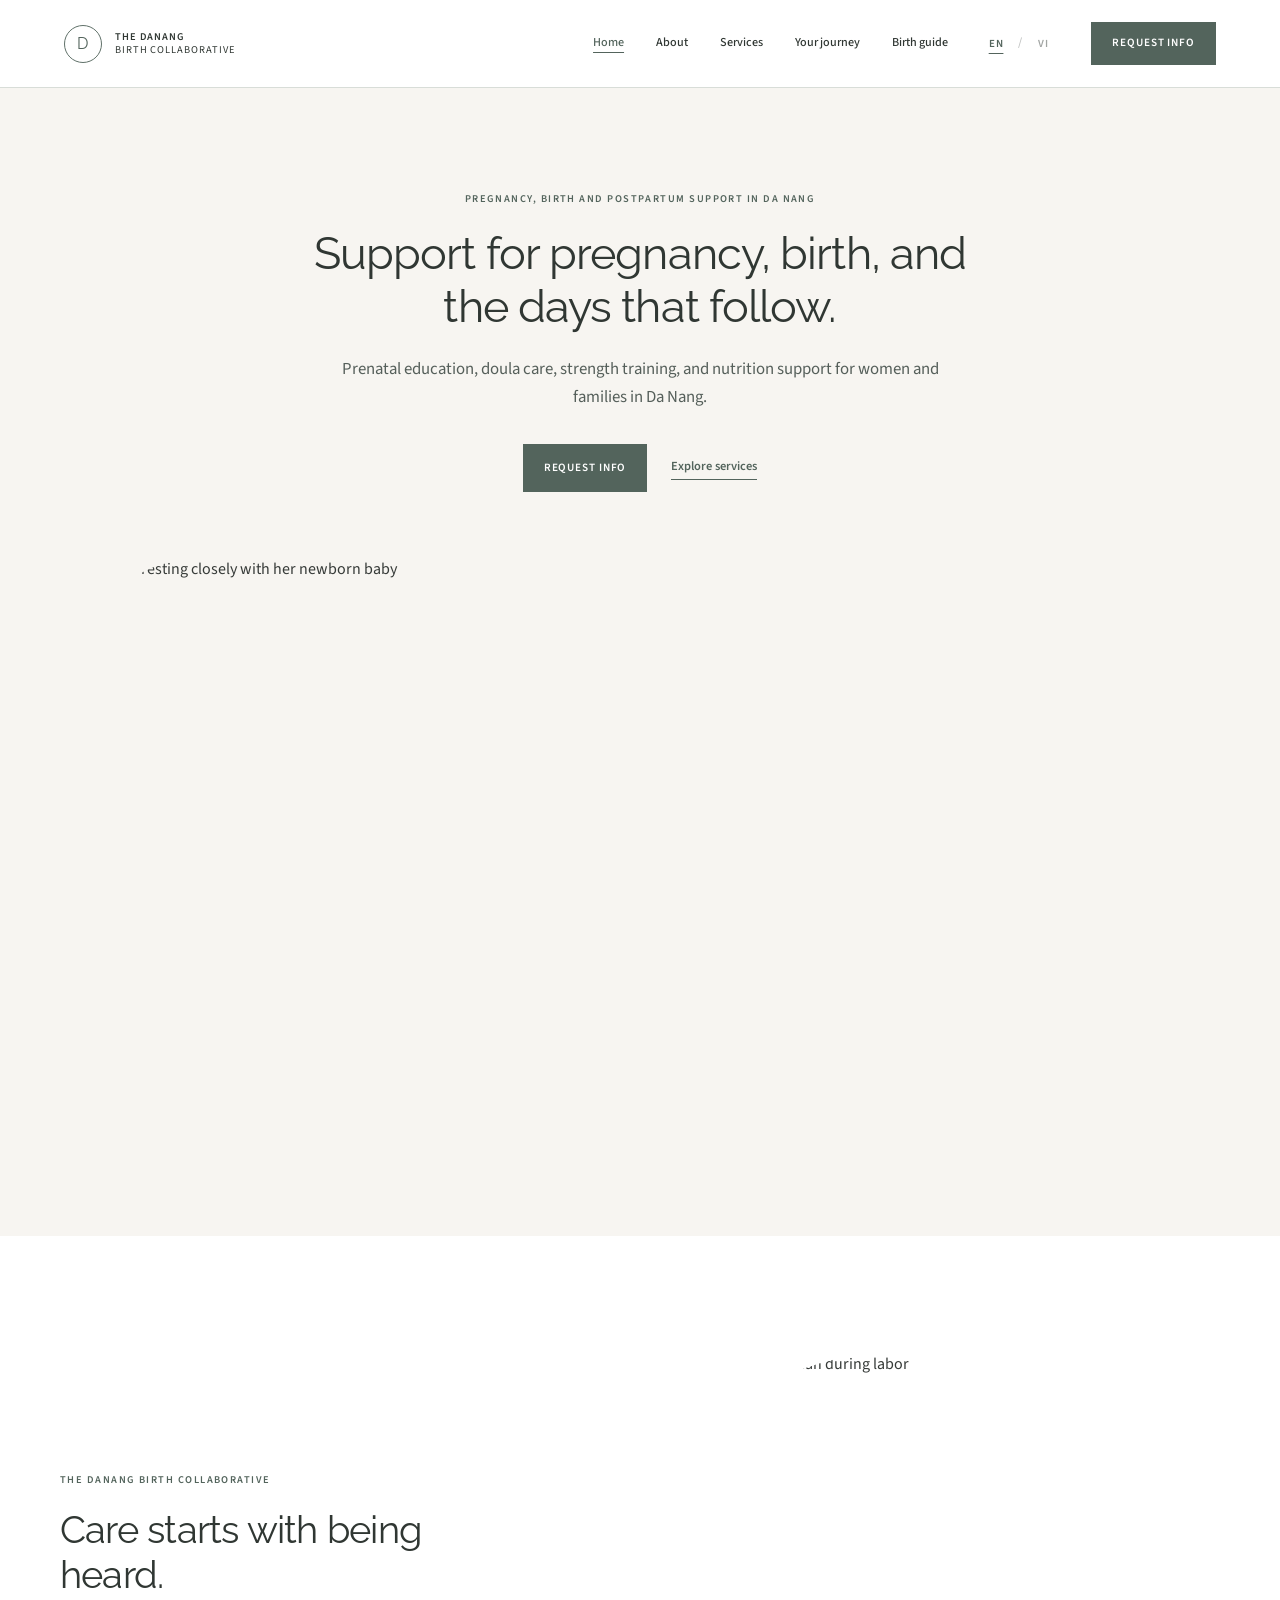
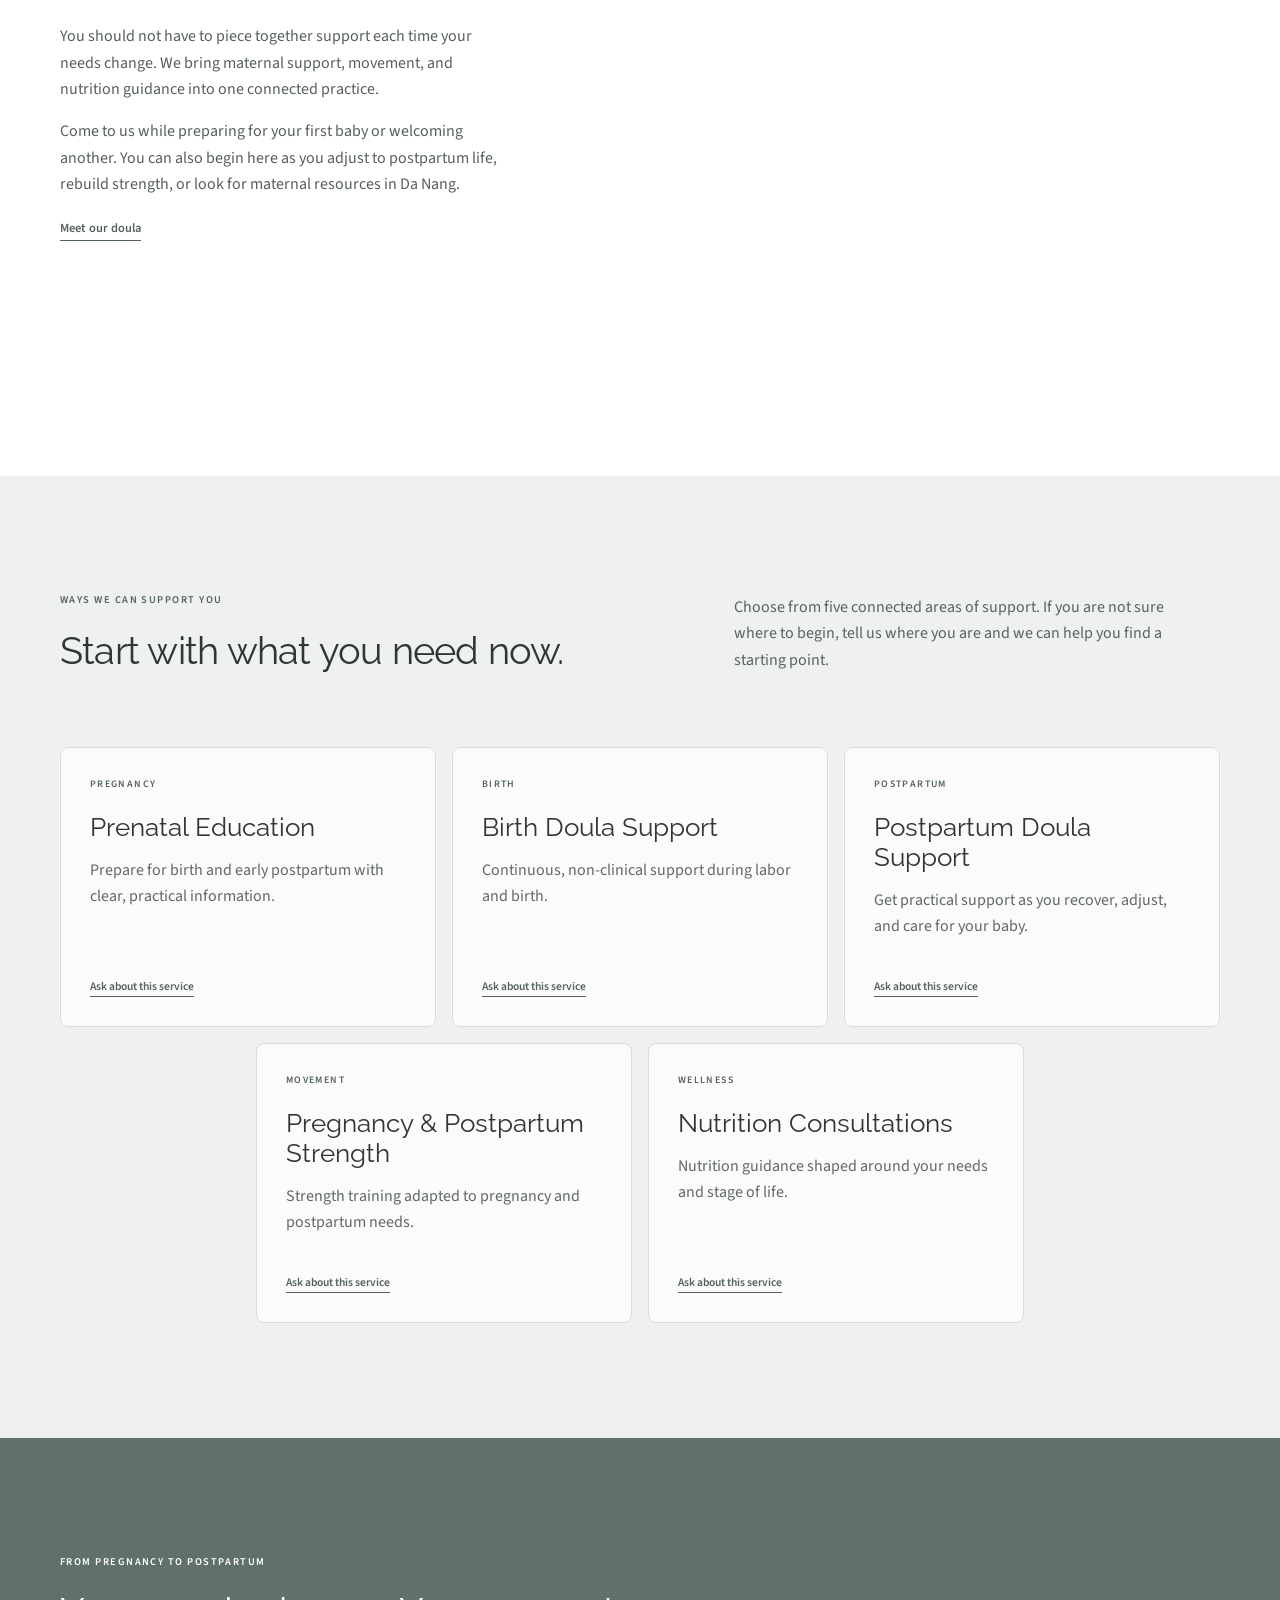
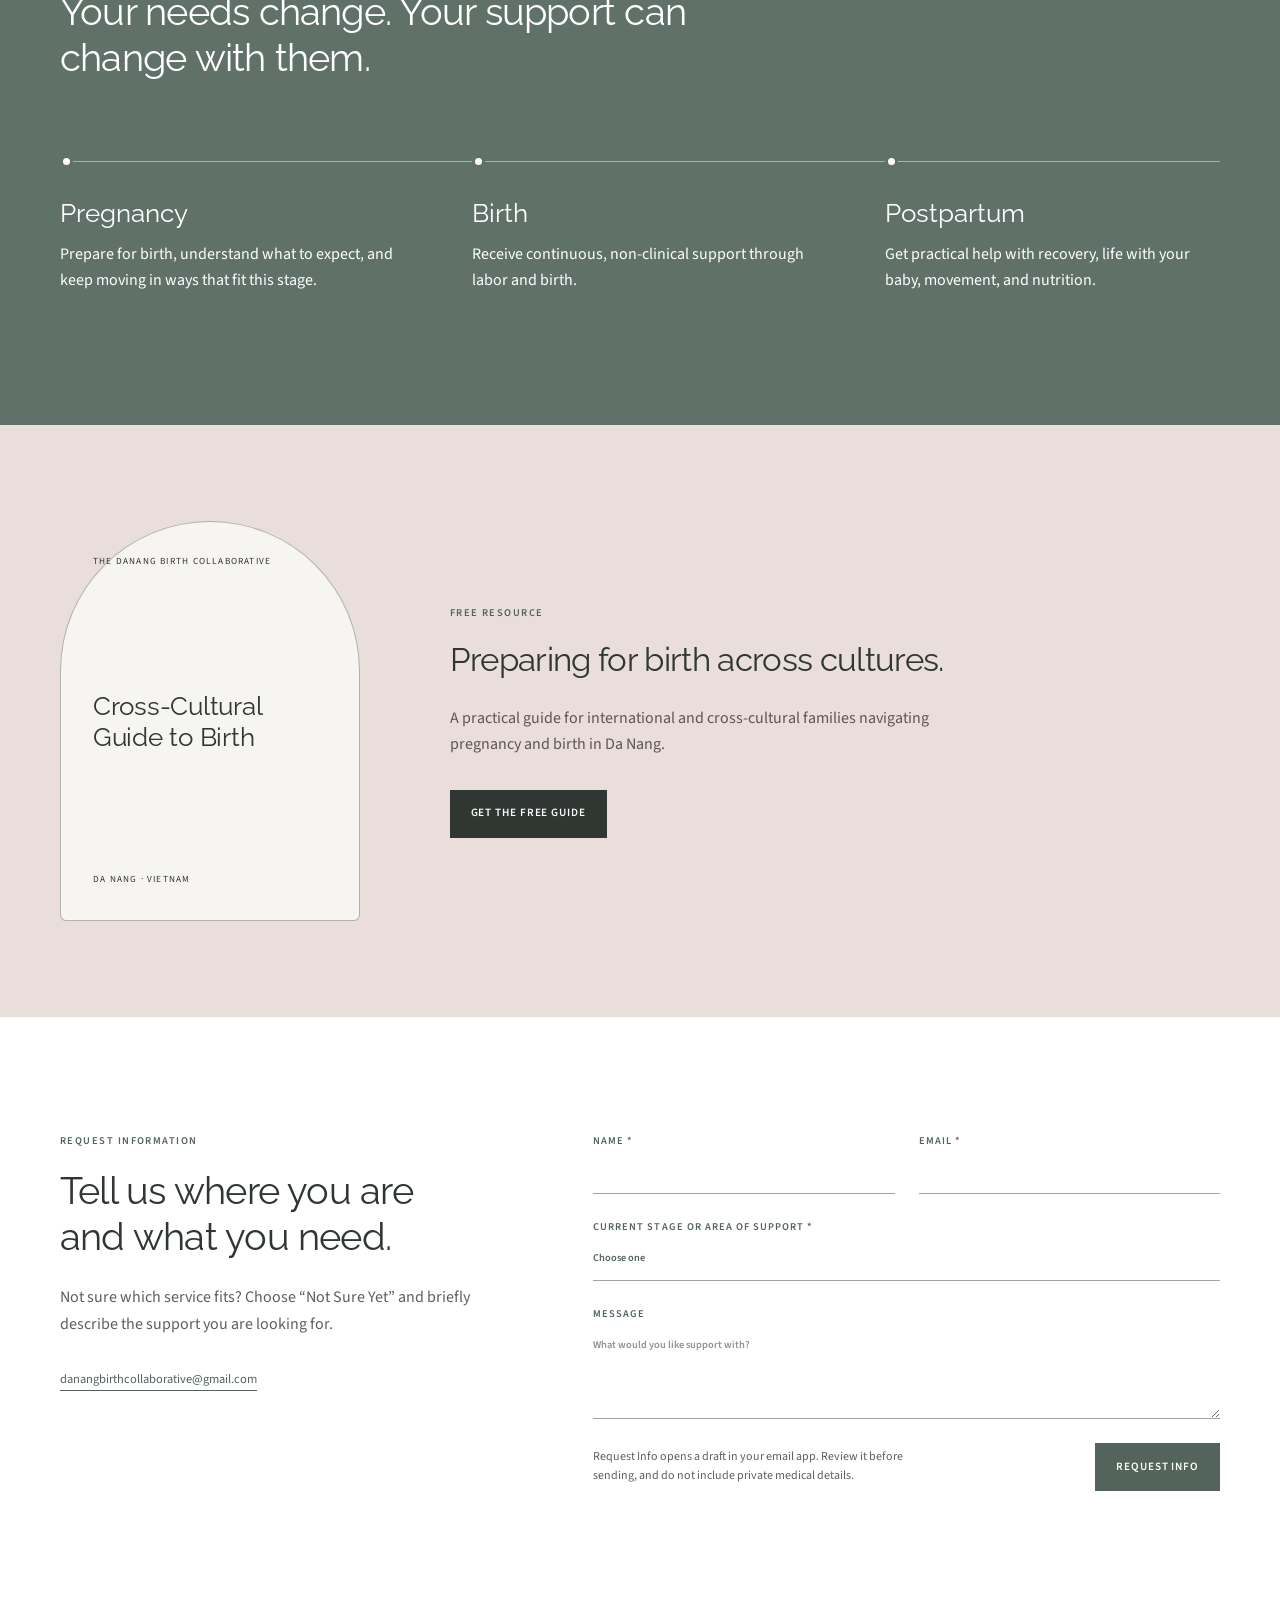
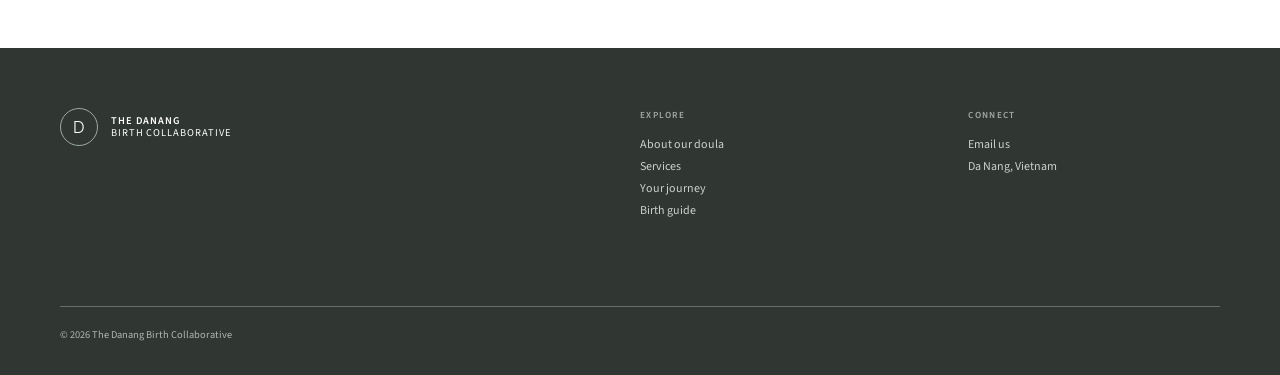
==== demo-2/index.html @ dcc9377e "Share site behavior across demos" ====
<!doctype html>
<html lang="en">
<head>
  <meta charset="utf-8">
  <meta name="viewport" content="width=device-width, initial-scale=1">
  <meta name="description" content="Prenatal education, birth and postpartum doula care, strength training, and nutrition support for women and families in Da Nang, Vietnam.">
  <title>The Danang Birth Collaborative | Doula Care in Da Nang</title>
  <link rel="icon" href="../favicon.svg" type="image/svg+xml">
  <link rel="preconnect" href="https://fonts.googleapis.com">
  <link rel="preconnect" href="https://fonts.gstatic.com" crossorigin>
  <link href="https://fonts.googleapis.com/css2?family=Raleway:wght@400;500;600&amp;family=Source+Sans+3:wght@400;500;600&amp;display=swap" rel="stylesheet">
  <link rel="stylesheet" href="styles.css?v=20260721-10">
</head>
<body>
  <a class="skip-link" href="#main">Skip to content</a>
  <header class="site-header" id="top">
    <a class="brand" href="#top" aria-label="The Danang Birth Collaborative home">
      <span class="brand-mark" aria-hidden="true">D</span>
      <span><strong>The Danang</strong>Birth Collaborative</span>
    </a>
    <div class="language-switcher mobile-language-switcher" role="group" aria-label="Language"><button type="button" data-lang="en" aria-pressed="true">EN</button><span aria-hidden="true">/</span><button type="button" data-lang="vi" aria-pressed="false">VI</button></div>
    <button class="menu-button" type="button" aria-expanded="false" aria-controls="nav"><span>Menu</span><i aria-hidden="true"></i></button>
    <nav id="nav" aria-label="Main navigation">
      <a href="index.html" aria-current="page">Home</a>
      <a href="about.html">About</a>
      <a href="#services">Services</a>
      <a href="#journey">Your journey</a>
      <a href="#guide">Birth guide</a>
      <div class="language-switcher desktop-language-switcher" role="group" aria-label="Language"><button type="button" data-lang="en" aria-pressed="true">EN</button><span aria-hidden="true">/</span><button type="button" data-lang="vi" aria-pressed="false">VI</button></div>
      <a class="nav-cta" href="contact.html">Request Info</a>
    </nav>
  </header>

  <main id="main">
    <section class="hero">
      <div class="hero-copy reveal">
        <p class="eyebrow">Pregnancy, birth and postpartum support in Da Nang</p>
        <h1>Support for pregnancy, birth, and the days that follow.</h1>
        <p>Prenatal education, doula care, strength training, and nutrition support for women and families in Da Nang.</p>
        <div class="hero-actions"><a class="button" href="contact.html">Request Info</a><a class="text-link" href="#services">Explore services</a></div>
      </div>
      <figure class="hero-photo reveal"><img src="https://images.unsplash.com/photo-1544126592-807ade215a0b?auto=format&amp;fit=crop&amp;w=2000&amp;q=85" alt="A mother resting closely with her newborn baby"></figure>
    </section>

    <section class="about section" id="about">
      <div class="about-copy reveal">
        <p class="eyebrow">The Danang Birth Collaborative</p>
        <h2>Care starts with being heard.</h2>
        <p>You should not have to piece together support each time your needs change. We bring maternal support, movement, and nutrition guidance into one connected practice.</p>
        <p>Come to us while preparing for your first baby or welcoming another. You can also begin here as you adjust to postpartum life, rebuild strength, or look for maternal resources in Da Nang.</p>
        <a class="text-link" href="about.html">Meet our doula</a>
      </div>
      <figure class="about-photo reveal"><a href="about.html" aria-label="Learn about our doula"><img src="https://images.unsplash.com/photo-1633611609075-24f7677c49b8?auto=format&amp;fit=crop&amp;w=1600&amp;q=85" alt="A doula comforting a woman during labor"></a></figure>
    </section>

    <section class="services section" id="services">
      <header class="section-heading reveal">
        <div><p class="eyebrow">Ways we can support you</p><h2>Start with what you need now.</h2></div>
        <p>Choose from five connected areas of support. If you are not sure where to begin, tell us where you are and we can help you find a starting point.</p>
      </header>
      <div class="service-grid">
        <article class="reveal"><span>Pregnancy</span><h3>Prenatal Education</h3><p>Prepare for birth and early postpartum with clear, practical information.</p><a href="contact.html" aria-label="Ask about Prenatal Education">Ask about this service</a></article>
        <article class="reveal"><span>Birth</span><h3>Birth Doula Support</h3><p>Continuous, non-clinical support during labor and birth.</p><a href="contact.html" aria-label="Ask about Birth Doula Support">Ask about this service</a></article>
        <article class="reveal"><span>Postpartum</span><h3>Postpartum Doula Support</h3><p>Get practical support as you recover, adjust, and care for your baby.</p><a href="contact.html" aria-label="Ask about Postpartum Doula Support">Ask about this service</a></article>
        <article class="reveal"><span>Movement</span><h3>Pregnancy &amp; Postpartum Strength</h3><p>Strength training adapted to pregnancy and postpartum needs.</p><a href="contact.html" aria-label="Ask about strength training">Ask about this service</a></article>
        <article class="reveal"><span>Wellness</span><h3>Nutrition Consultations</h3><p>Nutrition guidance shaped around your needs and stage of life.</p><a href="contact.html" aria-label="Ask about Nutrition Consultations">Ask about this service</a></article>
      </div>
    </section>

    <section class="journey section" id="journey">
      <div class="journey-heading reveal"><p class="eyebrow">From pregnancy to postpartum</p><h2>Your needs change. Your support can change with them.</h2></div>
      <div class="care-ribbon">
        <article class="reveal"><i aria-hidden="true"></i><h3>Pregnancy</h3><p>Prepare for birth, understand what to expect, and keep moving in ways that fit this stage.</p></article>
        <article class="reveal"><i aria-hidden="true"></i><h3>Birth</h3><p>Receive continuous, non-clinical support through labor and birth.</p></article>
        <article class="reveal"><i aria-hidden="true"></i><h3>Postpartum</h3><p>Get practical help with recovery, life with your baby, movement, and nutrition.</p></article>
      </div>
    </section>

    <section class="guide section" id="guide">
      <a class="guide-card reveal" href="../output/pdf/cross-cultural-guide-to-birth.pdf" data-guide-trigger aria-haspopup="dialog" aria-label="Get the free Cross-Cultural Guide to Birth"><small>THE DANANG BIRTH COLLABORATIVE</small><strong>Cross-Cultural<br>Guide to Birth</strong><span>DA NANG · VIETNAM</span></a>
      <div class="guide-copy reveal"><p class="eyebrow">Free resource</p><h2>Preparing for birth across cultures.</h2><p>A practical guide for international and cross-cultural families navigating pregnancy and birth in Da Nang.</p><a class="button button-light" href="../output/pdf/cross-cultural-guide-to-birth.pdf" data-guide-trigger aria-haspopup="dialog">Get the free guide</a></div>
    </section>

    <section class="contact section" id="contact">
      <div class="contact-copy reveal"><p class="eyebrow">Request information</p><h2>Tell us where you are and what you need.</h2><p>Not sure which service fits? Choose “Not Sure Yet” and briefly describe the support you are looking for.</p><a href="mailto:danangbirthcollaborative@gmail.com">danangbirthcollaborative@gmail.com</a></div>
      <form id="contact-form" class="reveal">
        <label><span class="label-text">Name <span aria-hidden="true">*</span></span><input id="name" name="name" type="text" autocomplete="name" required></label>
        <label><span class="label-text">Email <span aria-hidden="true">*</span></span><input id="email" name="email" type="email" autocomplete="email" required></label>
        <label class="full"><span class="label-text">Current stage or area of support <span aria-hidden="true">*</span></span><select id="stage" name="stage" required><option value="">Choose one</option><option>Pregnancy</option><option>Preparing for Birth</option><option>Postpartum</option><option>Fitness and Strength</option><option>Nutrition</option><option>Other Support</option><option>Not Sure Yet</option></select></label>
        <label class="full">Message<textarea id="message" name="message" rows="4" placeholder="What would you like support with?"></textarea></label>
        <div class="form-footer full"><p>Request Info opens a draft in your email app. Review it before sending, and do not include private medical details.</p><button class="button" type="submit">Request Info</button></div>
        <p class="form-message full" role="status" aria-live="polite"></p>
      </form>
    </section>
  </main>

  <footer id="footer">
    <a class="brand" href="#top"><span class="brand-mark" aria-hidden="true">D</span><span><strong>The Danang</strong>Birth Collaborative</span></a>
    <div><p class="footer-label">Explore</p><a href="about.html">About our doula</a><a href="#services">Services</a><a href="#journey">Your journey</a><a href="#guide">Birth guide</a></div>
    <div><p class="footer-label">Connect</p><a href="mailto:danangbirthcollaborative@gmail.com">Email us</a><p>Da Nang, Vietnam</p></div>
    <p class="copyright">© <span id="year"></span> The Danang Birth Collaborative</p>
  </footer>

  <div class="lead-modal" id="guide-modal" hidden>
    <div class="lead-modal-backdrop" data-guide-close></div>
    <section class="lead-modal-panel" role="dialog" aria-modal="true" aria-labelledby="guide-modal-title" tabindex="-1">
      <button class="lead-modal-close" type="button" data-guide-close aria-label="Close guide form"><span aria-hidden="true">&#215;</span></button>
      <div class="lead-modal-intro">
        <p class="eyebrow">Free birth resource</p>
        <h2 id="guide-modal-title">Receive the guide by email.</h2>
        <p>Share your details to access our practical guide for international and cross-cultural families preparing for birth in Da Nang.</p>
      </div>
      <form class="lead-modal-form" action="https://formsubmit.co/danangbirthcollaborative@gmail.com" method="POST">
        <input type="hidden" name="_subject" value="New Cross-Cultural Birth Guide lead">
        <input type="hidden" name="_template" value="table">
        <input type="hidden" name="_captcha" value="false">
        <input type="hidden" name="_next" value="https://nguyenvuong789.github.io/danang-birth-collaborative-demo/output/pdf/cross-cultural-guide-to-birth.pdf">
        <input type="hidden" name="_autoresponse" value="Thank you for requesting our Cross-Cultural Guide to Birth. You can access it here: https://nguyenvuong789.github.io/danang-birth-collaborative-demo/output/pdf/cross-cultural-guide-to-birth.pdf">
        <input class="lead-honeypot" type="text" name="_honey" tabindex="-1" autocomplete="off">
        <label><span class="label-text">Name <span aria-hidden="true">*</span></span><input id="guide-name" name="name" type="text" autocomplete="name" required></label>
        <label><span class="label-text">Email <span aria-hidden="true">*</span></span><input id="guide-email" name="email" type="email" autocomplete="email" required></label>
        <p class="lead-privacy">We’ll use these details to send the guide and relevant updates. You can unsubscribe at any time.</p>
        <button class="button" type="submit">Send me the guide</button>
        <p class="lead-modal-status" role="status" aria-live="polite"></p>
      </form>
    </section>
  </div>

  <script src="../i18n.js?v=20260721-7"></script>
  <script src="../script.js?v=20260721-4"></script>
</body>
</html>
---- demo-2/styles.css ----
:root{--ink:#303733;--sage:#607169;--sage-dark:#53645c;--mist:#eef1ed;--petal:#eadeda;--sand:#f7f5f1;--white:#fff;--line:#d8ddd8;--display:"Raleway",sans-serif;--body:"Source Sans 3",sans-serif}*{box-sizing:border-box}html{scroll-behavior:smooth}body{margin:0;overflow-x:hidden;background:var(--white);color:var(--ink);font-family:var(--body);font-size:16px;line-height:1.65}img{display:block;width:100%;height:100%;object-fit:cover}a{color:inherit;text-decoration:none}button,input,select,textarea{font:inherit;color:inherit}.skip-link{position:fixed;left:1rem;top:-5rem;z-index:100;padding:.7rem 1rem;background:var(--ink);color:#fff}.skip-link:focus{top:1rem}.site-header{min-height:88px;padding:0 clamp(1.25rem,5vw,5rem);display:flex;align-items:center;justify-content:space-between;border-bottom:1px solid var(--line);background:rgba(255,255,255,.96);position:relative;z-index:20}.brand{display:flex;align-items:center;gap:.8rem;font-size:.65rem;line-height:1.2;letter-spacing:.09em;text-transform:uppercase}.brand>span:last-child{display:flex;flex-direction:column}.brand strong{font-weight:600}.brand-mark{width:38px;height:38px;display:grid;place-items:center;border:1px solid var(--sage);border-radius:50%;color:var(--sage-dark);font-family:var(--display);font-size:1rem}.site-header nav{display:flex;align-items:center;gap:clamp(1rem,2.5vw,2.6rem);font-size:.76rem;font-weight:500}.site-header nav>a:not(.nav-cta):hover{color:var(--sage-dark)}.nav-cta,.button{min-height:48px;padding:.7rem 1.25rem;display:inline-flex;align-items:center;justify-content:center;border:1px solid var(--sage-dark);background:var(--sage-dark);color:#fff;font-size:.7rem;font-weight:600;letter-spacing:.08em;text-transform:uppercase;transition:.2s}.nav-cta{min-height:42px}.button:hover,.nav-cta:hover{background:transparent;color:var(--sage-dark)}.menu-button{display:none}.hero{padding:clamp(4.5rem,8vw,7rem) max(1.25rem,calc((100vw - 1160px)/2)) 0;background:var(--sand)}.hero-copy{max-width:800px;margin:0 auto clamp(3rem,5vw,4.5rem);text-align:center}.eyebrow{margin:0 0 1.2rem;color:var(--sage-dark);font-size:.65rem;font-weight:600;letter-spacing:.14em;text-transform:uppercase}h1,h2,h3,p{margin-top:0}h1,h2,h3{font-family:var(--display);font-weight:400;line-height:1.18}h1{max-width:720px;margin:0 auto 1.5rem;font-size:clamp(2.65rem,3.5vw,3rem);letter-spacing:-.02em}.hero-copy>p:not(.eyebrow){max-width:650px;margin:0 auto 2rem;color:#555f5a;font-size:1.05rem}.hero-actions{display:flex;justify-content:center;align-items:center;gap:1.5rem}.text-link{display:inline-block;padding-bottom:.15rem;border-bottom:1px solid currentColor;color:var(--sage-dark);font-size:.78rem;font-weight:600}.hero-photo{height:clamp(500px,55vw,680px);margin:0;overflow:hidden;border-radius:150px 150px 0 0}.hero-photo img{filter:saturate(.65) contrast(.94)}.section{padding:clamp(5rem,9vw,8.5rem) max(1.25rem,calc((100vw - 1160px)/2))}.about{display:grid;grid-template-columns:.85fr 1.15fr;gap:clamp(3rem,8vw,8rem);align-items:center}.about-copy{max-width:510px}.about h2,.section-heading h2,.journey h2,.guide h2,.contact h2{margin-bottom:1.6rem;font-size:clamp(2.15rem,3vw,2.9rem);letter-spacing:-.02em}.about-copy>p:not(.eyebrow){color:#56605b}.about-photo{height:610px;margin:0;overflow:hidden;border-radius:48% 48% 12px 12px}.about-photo img{filter:saturate(.7) contrast(.95)}.services{background:var(--mist)}.section-heading{display:grid;grid-template-columns:1.1fr .9fr;gap:5rem;align-items:end;margin-bottom:3rem}.section-heading>p{max-width:430px;margin-bottom:1.6rem;color:#59635e}.service-grid{display:grid;grid-template-columns:repeat(6,1fr);gap:1rem}.service-grid article{grid-column:span 2;min-height:280px;padding:1.8rem;display:flex;flex-direction:column;border:1px solid var(--line);border-radius:8px;background:rgba(255,255,255,.76)}.service-grid article:nth-child(4){grid-column:2/span 2}.service-grid article:nth-child(5){grid-column:4/span 2}.service-grid article>span{color:var(--sage-dark);font-size:.62rem;font-weight:600;letter-spacing:.14em;text-transform:uppercase}.service-grid h3{margin:1.2rem 0 .9rem;font-size:clamp(1.4rem,2vw,1.85rem)}.service-grid p{color:#606963}.service-grid a{margin-top:auto;align-self:flex-start;color:var(--sage-dark);font-size:.72rem;font-weight:600;border-bottom:1px solid}.journey{background:var(--sage);color:#fff}.journey-heading{max-width:650px}.journey .eyebrow{color:#e2e9e4}.care-ribbon{position:relative;display:grid;grid-template-columns:repeat(3,1fr);gap:clamp(2rem,6vw,6rem);margin-top:4.5rem}.care-ribbon:before{content:"";position:absolute;top:9px;left:0;right:0;height:1px;background:rgba(255,255,255,.45)}.care-ribbon article{position:relative;padding-top:2rem}.care-ribbon i{position:absolute;top:3px;left:0;width:13px;height:13px;border:3px solid var(--sage);border-radius:50%;background:#fff}.care-ribbon h3{margin:.8rem 0;font-size:1.65rem}.care-ribbon p{color:#edf1ee}.guide{display:grid;grid-template-columns:300px minmax(0,1fr);gap:clamp(3.5rem,7vw,7rem);align-items:center;padding-top:6rem;padding-bottom:6rem;background:var(--petal)}.guide-card{aspect-ratio:3/4;max-width:300px;padding:2rem;display:flex;flex-direction:column;justify-content:space-between;border:1px solid rgba(48,55,51,.35);border-radius:190px 190px 8px 8px;background:var(--sand)}.guide-card small,.guide-card span{font-size:.58rem;letter-spacing:.13em}.guide-card strong{max-width:230px;font-family:var(--display);font-size:clamp(1.65rem,2vw,1.95rem);font-weight:400;line-height:1.18;letter-spacing:-.01em}.guide-copy{max-width:560px}.guide h2{max-width:560px;font-size:clamp(2.05rem,2.6vw,2.55rem)}.guide-copy>p:not(.eyebrow){max-width:520px;margin-bottom:2rem;color:#5c5552}.button-light{background:var(--ink);border-color:var(--ink)}.button-light:hover{background:transparent;color:var(--ink)}.contact{display:grid;grid-template-columns:.8fr 1.2fr;gap:clamp(4rem,9vw,9rem)}.contact-copy>p:not(.eyebrow){max-width:460px;color:#59615d}.contact-copy>a{display:inline-block;margin-top:1rem;border-bottom:1px solid;color:var(--sage-dark);font-size:.78rem}.contact form{display:grid;grid-template-columns:1fr 1fr;gap:1.5rem}.contact label{display:flex;flex-direction:column;color:var(--sage-dark);font-size:.65rem;font-weight:600;letter-spacing:.1em;text-transform:uppercase}.contact .full{grid-column:1/-1}.contact input,.contact select,.contact textarea{width:100%;padding:.85rem 0;border:0;border-bottom:1px solid #9da79f;border-radius:0;background:transparent;outline:0;text-transform:none}.contact select{appearance:none}.contact textarea{resize:vertical}.contact input:focus,.contact select:focus,.contact textarea:focus{border-color:var(--sage-dark);box-shadow:0 1px var(--sage-dark)}.contact textarea::placeholder{color:#8c958f}.form-footer{display:flex;align-items:center;justify-content:space-between;gap:2rem}.form-footer p{max-width:350px;margin:0;color:#768079;font-size:.68rem;font-weight:400;letter-spacing:0;text-transform:none}footer{padding:4.5rem max(1.25rem,calc((100vw - 1160px)/2)) 2rem;display:grid;grid-template-columns:2fr 1fr 1fr;gap:4rem;background:var(--ink);color:#fff}footer .brand-mark{color:#fff;border-color:#9caaa2}footer>div{display:flex;flex-direction:column;align-items:flex-start;gap:.4rem;color:#cad1cc;font-size:.75rem}footer .copyright{grid-column:1/-1;margin:2rem 0 0;padding-top:1.2rem;border-top:1px solid #65706a;color:#aeb8b1;font-size:.65rem}.reveal{opacity:0;transform:translateY(15px);transition:opacity .65s ease,transform .65s ease}.reveal.visible{opacity:1;transform:none}:focus-visible{outline:2px solid currentColor;outline-offset:4px}
@media(max-width:900px){.site-header{min-height:76px}.menu-button{display:flex;align-items:center;gap:.55rem;min-width:48px;min-height:48px;border:0;background:none;color:var(--ink);font-size:.7rem}.menu-button i,.menu-button i:after{content:"";display:block;width:18px;height:1px;background:var(--ink)}.menu-button i:after{transform:translateY(5px)}.site-header nav{position:absolute;top:76px;left:0;right:0;padding:1.5rem;flex-direction:column;align-items:stretch;border-bottom:1px solid var(--line);background:#fff;opacity:0;pointer-events:none;transform:translateY(-130%);transition:.25s}.site-header nav.open{opacity:1;pointer-events:auto;transform:none}.site-header nav a{min-height:46px;display:flex;align-items:center}.hero-photo{height:580px;border-radius:100px 100px 0 0}.about{grid-template-columns:1fr}.about-copy{max-width:650px}.about-photo{height:580px}.section-heading{grid-template-columns:1fr;gap:0}.service-grid{grid-template-columns:repeat(2,1fr)}.service-grid article{grid-column:auto}.guide,.contact{grid-template-columns:1fr}.guide-card{max-width:340px}.contact form{margin-top:1rem}footer{grid-template-columns:1fr 1fr}footer>.brand{grid-column:1/-1}}
@media(max-width:580px){body{font-size:15px}.brand>span:last-child{font-size:.58rem}.brand-mark{width:35px;height:35px}.hero{padding-top:4rem}.hero-copy{text-align:left}.hero-copy h1{font-size:clamp(2.45rem,10.5vw,2.8rem)}.hero-copy>p:not(.eyebrow){font-size:1rem}.hero-actions{justify-content:flex-start;align-items:flex-start;flex-direction:column}.hero-photo{height:440px;border-radius:64px 64px 0 0}.section{padding:4.8rem 1.25rem}.about-photo{height:460px;border-radius:48% 48% 8px 8px}.service-grid{grid-template-columns:1fr}.service-grid article{min-height:235px}.care-ribbon{grid-template-columns:1fr;gap:0}.care-ribbon:before{top:0;bottom:0;left:6px;right:auto;width:1px;height:auto}.care-ribbon article{padding:0 0 2.3rem 2rem}.care-ribbon i{top:4px;left:0}.guide{gap:3rem}.guide-card{max-width:300px}.contact form{grid-template-columns:1fr}.contact label,.contact .full{grid-column:1}.form-footer{align-items:stretch;flex-direction:column}.form-footer .button{width:100%}footer{grid-template-columns:1fr;gap:2.5rem}footer>.brand,footer .copyright{grid-column:1}}
@media(prefers-reduced-motion:reduce){html{scroll-behavior:auto}.reveal{opacity:1;transform:none;transition:none}.site-header nav,.button,.nav-cta{transition:none}}

/* Inner pages */
.soft-about-hero{padding:clamp(5rem,9vw,8rem) max(1.25rem,calc((100vw - 1160px)/2));display:grid;grid-template-columns:.85fr 1.15fr;gap:clamp(3rem,8vw,8rem);align-items:center;background:var(--sand)}.soft-about-hero h1,.soft-contact-page h1{margin-bottom:1.7rem;font-size:clamp(2.8rem,4vw,3.8rem);letter-spacing:-.025em}.soft-about-hero>div>p:not(.eyebrow){max-width:540px;color:#59615d;font-size:1.05rem}.soft-about-hero figure{height:650px;margin:0;overflow:hidden;border-radius:48% 48% 12px 12px}.soft-about-hero img{filter:saturate(.72) contrast(.95)}.soft-story{display:grid;grid-template-columns:1.1fr .9fr;gap:clamp(3rem,8vw,8rem)}.soft-story h2,.soft-values h2,.soft-cta h2{font-size:clamp(2.25rem,3.2vw,3rem);letter-spacing:-.02em}.soft-story>div:last-child{padding-top:1rem;color:#5d665f}.soft-values{background:var(--mist)}.soft-values>header{max-width:720px;margin-bottom:3.5rem}.soft-value-grid{display:grid;grid-template-columns:repeat(3,1fr);gap:1rem}.soft-value-grid article{min-height:240px;padding:2rem;border:1px solid var(--line);border-radius:8px;background:rgba(255,255,255,.72)}.soft-value-grid h3{font-size:1.65rem}.soft-value-grid p{color:#606963}.soft-cta{display:flex;justify-content:space-between;align-items:end;gap:4rem;background:var(--petal)}.soft-cta h2{max-width:760px;margin:0}.soft-contact-page{display:grid;grid-template-columns:.85fr 1.15fr;min-height:760px}.soft-contact-intro,.soft-contact-form{padding:clamp(5rem,9vw,8rem) clamp(1.5rem,7vw,7rem)}.soft-contact-intro{background:var(--sage);color:#fff}.soft-contact-intro .eyebrow{color:#e4eae6}.soft-contact-intro>p:not(.eyebrow){max-width:500px;color:#eff3f0}.soft-contact-details{margin-top:4rem;padding-top:2rem;border-top:1px solid rgba(255,255,255,.45);display:grid;gap:1.5rem}.soft-contact-details div{display:grid;grid-template-columns:110px 1fr;gap:1rem}.soft-contact-details span{color:#e4eae6;font-size:.62rem;letter-spacing:.12em;text-transform:uppercase}.soft-contact-details p{margin:0}.soft-contact-form{display:flex;align-items:center;background:var(--sand)}.soft-contact-form form{width:100%;display:grid;grid-template-columns:1fr 1fr;gap:1.5rem}.soft-contact-form label{display:flex;flex-direction:column;color:var(--sage-dark);font-size:.65rem;font-weight:600;letter-spacing:.1em;text-transform:uppercase}.soft-contact-form .full{grid-column:1/-1}.soft-contact-form input,.soft-contact-form select,.soft-contact-form textarea{width:100%;padding:.85rem 0;border:0;border-bottom:1px solid #9da79f;border-radius:0;background:transparent;outline:0;text-transform:none}.soft-contact-form select{appearance:none}.soft-contact-form textarea{resize:vertical}.soft-contact-form input:focus,.soft-contact-form select:focus,.soft-contact-form textarea:focus{border-color:var(--sage-dark);box-shadow:0 1px var(--sage-dark)}
@media(max-width:900px){.soft-about-hero,.soft-story,.soft-contact-page{grid-template-columns:1fr}.soft-about-hero figure{height:580px}.soft-value-grid{grid-template-columns:1fr}.soft-cta{align-items:flex-start;flex-direction:column}.soft-contact-intro,.soft-contact-form{padding:5rem clamp(1.25rem,7vw,4rem)}}
@media(max-width:580px){.soft-about-hero{padding:4.5rem 1.25rem}.soft-about-hero h1,.soft-contact-page h1{font-size:clamp(2.5rem,11vw,3rem)}.soft-about-hero figure{height:470px}.soft-cta{padding:4.5rem 1.25rem}.soft-contact-form form{grid-template-columns:1fr}.soft-contact-form label,.soft-contact-form .full{grid-column:1}.soft-contact-details div{grid-template-columns:1fr}}
.about-photo>a{display:block;height:100%}.about-photo>a img,.guide-card{transition:filter .2s,transform .2s}.about-photo>a:hover img{filter:saturate(.82) contrast(.98)}.guide-card:hover{transform:translateY(-3px)}
.site-header nav>a[aria-current="page"]:not(.nav-cta){color:var(--sage-dark);text-decoration:underline;text-underline-offset:.35rem}
.language-switcher{display:flex;align-items:center;gap:.35rem;white-space:nowrap}.language-switcher button{min-width:32px;min-height:42px;padding:0;border:0;background:transparent;color:inherit;font:inherit;font-size:.68rem;font-weight:600;letter-spacing:.08em;cursor:pointer;opacity:.45}.language-switcher button[aria-pressed="true"]{color:var(--sage-dark);opacity:1;text-decoration:underline;text-underline-offset:.35rem}.language-switcher span{opacity:.3}.language-switcher button:focus-visible{outline:2px solid var(--sage-dark);outline-offset:2px}
.mobile-language-switcher{display:none}.language-status{position:absolute;width:1px;height:1px;padding:0;margin:-1px;overflow:hidden;clip:rect(0 0 0 0);white-space:nowrap;border:0}
@media(max-width:900px){.mobile-language-switcher{display:flex;margin-left:auto;margin-right:.45rem}.site-header nav .desktop-language-switcher{display:none}.language-switcher{min-height:46px}.language-switcher button{min-width:40px;min-height:44px}}
.soft-practitioner{display:grid;grid-template-columns:1fr 1fr;gap:clamp(3rem,8vw,8rem);align-items:center;background:var(--white)}.soft-practitioner>header h2,.soft-qualifications h2{font-size:clamp(2.25rem,3.2vw,3rem)}.soft-practitioner>header>p:last-child{max-width:620px;color:#606963}.soft-practitioner-card{padding:clamp(3rem,6vw,5.5rem) clamp(2rem,5vw,4.5rem);border:1px solid var(--line);border-radius:150px 150px 12px 12px;background:var(--mist)}.soft-practitioner-card blockquote{margin:0 0 2.5rem;font-family:var(--display);font-size:clamp(1.75rem,2.6vw,2.5rem);font-weight:400;line-height:1.25}.soft-practice-areas{margin-bottom:2.2rem;display:flex;flex-wrap:wrap;gap:.6rem}.soft-practice-areas span{padding:.55rem .8rem;border:1px solid #c5cec7;border-radius:999px;background:rgba(255,255,255,.55);font-size:.7rem;color:var(--sage-dark)}.soft-qualifications{display:grid;grid-template-columns:.9fr 1.1fr;gap:clamp(3rem,8vw,8rem);align-items:start;background:var(--petal)}.soft-qualification-list{border-top:1px solid rgba(48,55,51,.25)}.soft-qualification-list p{margin:0;padding:1.15rem .25rem;border-bottom:1px solid rgba(48,55,51,.25);font-family:var(--display);font-size:clamp(1.1rem,1.6vw,1.35rem)}
@media(max-width:900px){.soft-practitioner,.soft-qualifications{grid-template-columns:1fr}}
@media(max-width:580px){.soft-practitioner{gap:2.5rem}.soft-practitioner-card{padding:3.5rem 1.6rem;border-radius:70px 70px 8px 8px}.soft-qualifications{gap:2.5rem}}

body.menu-open{overflow-x:hidden}
.journey .eyebrow,.care-ribbon p,.soft-contact-intro .eyebrow,.soft-contact-intro>p:not(.eyebrow){color:#fff}
.form-footer p{color:#59635e;font-size:.75rem;line-height:1.55}
.form-message{min-height:1.4em;margin:0;color:var(--sage-dark);font-size:.82rem;font-weight:400;letter-spacing:0;text-transform:none}

/* Guide lead capture */
body.lead-modal-open{overflow:hidden}.lead-modal[hidden]{display:none}.lead-modal{position:fixed;inset:0;z-index:100;display:grid;place-items:center;padding:1.5rem}.lead-modal-backdrop{position:absolute;inset:0;background:rgba(39,45,41,.68);backdrop-filter:blur(5px)}.lead-modal-panel{position:relative;width:min(900px,100%);max-height:calc(100vh - 3rem);overflow-y:auto;display:grid;grid-template-columns:.92fr 1.08fr;border-radius:120px 12px 12px 12px;background:var(--sand);box-shadow:0 28px 80px rgba(30,38,33,.24)}.lead-modal-intro{padding:clamp(4rem,7vw,6rem) clamp(2.5rem,6vw,5.5rem);display:flex;flex-direction:column;justify-content:center;border-radius:120px 0 0 12px;background:var(--sage);color:#fff}.lead-modal-intro .eyebrow{color:#e2e9e4}.lead-modal-intro h2{margin-bottom:1.5rem;font-size:clamp(2.1rem,3.8vw,3.25rem);letter-spacing:-.03em}.lead-modal-intro>p:last-child{margin:0;color:#edf2ee}.lead-modal-form{padding:clamp(3.5rem,6vw,5.5rem);display:flex;flex-direction:column;justify-content:center;gap:1.35rem}.lead-modal-form label{display:flex;flex-direction:column;color:var(--sage-dark);font-size:.65rem;font-weight:600;letter-spacing:.1em;text-transform:uppercase}.lead-modal-form input{width:100%;padding:.85rem 0;border:0;border-bottom:1px solid #9da79f;border-radius:0;background:transparent;outline:0;text-transform:none}.lead-modal-form input:focus{border-color:var(--sage-dark);box-shadow:0 1px var(--sage-dark)}.lead-modal-form .button{width:100%}.lead-modal-close{position:absolute;top:1rem;right:1rem;z-index:2;width:44px;height:44px;border:1px solid var(--line);border-radius:50%;background:var(--white);color:var(--ink);font-size:1.6rem;line-height:1;cursor:pointer}.lead-privacy{margin:.2rem 0 .3rem;color:#69736d;font-size:.73rem;line-height:1.5}.lead-modal-status{min-height:1.3em;margin:-.5rem 0 0;color:var(--sage-dark);font-size:.78rem}.lead-honeypot{position:absolute!important;left:-9999px!important;width:1px!important;height:1px!important;opacity:0!important}
@media(max-width:720px){.lead-modal{padding:.75rem}.lead-modal-panel{max-height:calc(100vh - 1.5rem);grid-template-columns:1fr;border-radius:64px 8px 8px 8px}.lead-modal-intro{padding:4rem 1.5rem 2rem;border-radius:64px 8px 0 0}.lead-modal-intro h2{max-width:520px;font-size:clamp(2rem,9vw,2.75rem)}.lead-modal-intro>p:last-child{max-width:520px}.lead-modal-form{padding:2rem 1.5rem 2.5rem}}
@media(prefers-reduced-motion:reduce){.lead-modal-backdrop{backdrop-filter:none}}

/* Standard mobile menu icon */
@media(max-width:900px){.menu-button i{position:relative;display:block;width:20px;height:1px;background:currentColor;transition:background .18s ease}.menu-button i:before,.menu-button i:after{position:absolute;left:0;display:block;width:20px;height:1px;background:currentColor;content:"";transition:transform .22s cubic-bezier(.22,1,.36,1)}.menu-button i:before{transform:translateY(-6px)}.menu-button i:after{transform:translateY(6px)}.menu-button[aria-expanded="true"] i{background:transparent}.menu-button[aria-expanded="true"] i:before{transform:rotate(45deg)}.menu-button[aria-expanded="true"] i:after{transform:rotate(-45deg)}}

@media(max-width:900px){.site-header nav{opacity:0;visibility:hidden;pointer-events:none;transform:translate3d(0,-8px,0);transition:opacity .18s ease,transform .24s cubic-bezier(.22,1,.36,1),visibility 0s linear .24s;will-change:opacity,transform}.site-header nav.open{opacity:1;visibility:visible;pointer-events:auto;transform:translate3d(0,0,0);transition-delay:0s}}
@media(prefers-reduced-motion:reduce){.site-header nav,.menu-button i,.menu-button i:before,.menu-button i:after{transition:none}}

/* Refined footer */
footer{padding-top:3.75rem;gap:clamp(2.5rem,6vw,5.5rem)}footer>.brand{align-self:start}footer>div{gap:.15rem}footer>div>p:not(.footer-label){margin-bottom:0}.footer-label{margin:0 0 .55rem;color:#9eaaa3;font-size:.58rem;font-weight:600;letter-spacing:.14em;text-transform:uppercase}footer .copyright{margin-top:.5rem}
@media(max-width:900px){footer{grid-template-columns:1fr 1fr}footer>.brand{grid-column:1/-1;padding-bottom:2rem;border-bottom:1px solid #65706a}footer .copyright{grid-column:1/-1}}
@media(max-width:580px){footer{padding:3rem 1.25rem 1.25rem;grid-template-columns:1fr 1fr;gap:2rem 1.25rem}footer>.brand{grid-column:1/-1;padding-bottom:1.75rem}footer>div{gap:.1rem}footer .copyright{grid-column:1/-1;margin-top:.25rem;padding-top:1rem}footer a{min-height:40px}}
.contact input:user-invalid,.contact select:user-invalid,.soft-contact-form input:user-invalid,.soft-contact-form select:user-invalid{border-color:#8c4a4a;box-shadow:0 1px #8c4a4a}
.contact label span[aria-hidden="true"],.soft-contact-form label span[aria-hidden="true"]{color:#8c4a4a}
.site-header :focus-visible{outline-color:currentColor}
@media(max-width:580px){.brand,.text-link,.service-grid a,.contact-copy>a,footer a,.soft-contact-details a{min-height:44px;display:inline-flex;align-items:center}}
@media(max-width:900px){.service-grid article,.service-grid article:nth-child(4),.service-grid article:nth-child(5){grid-column:auto}}
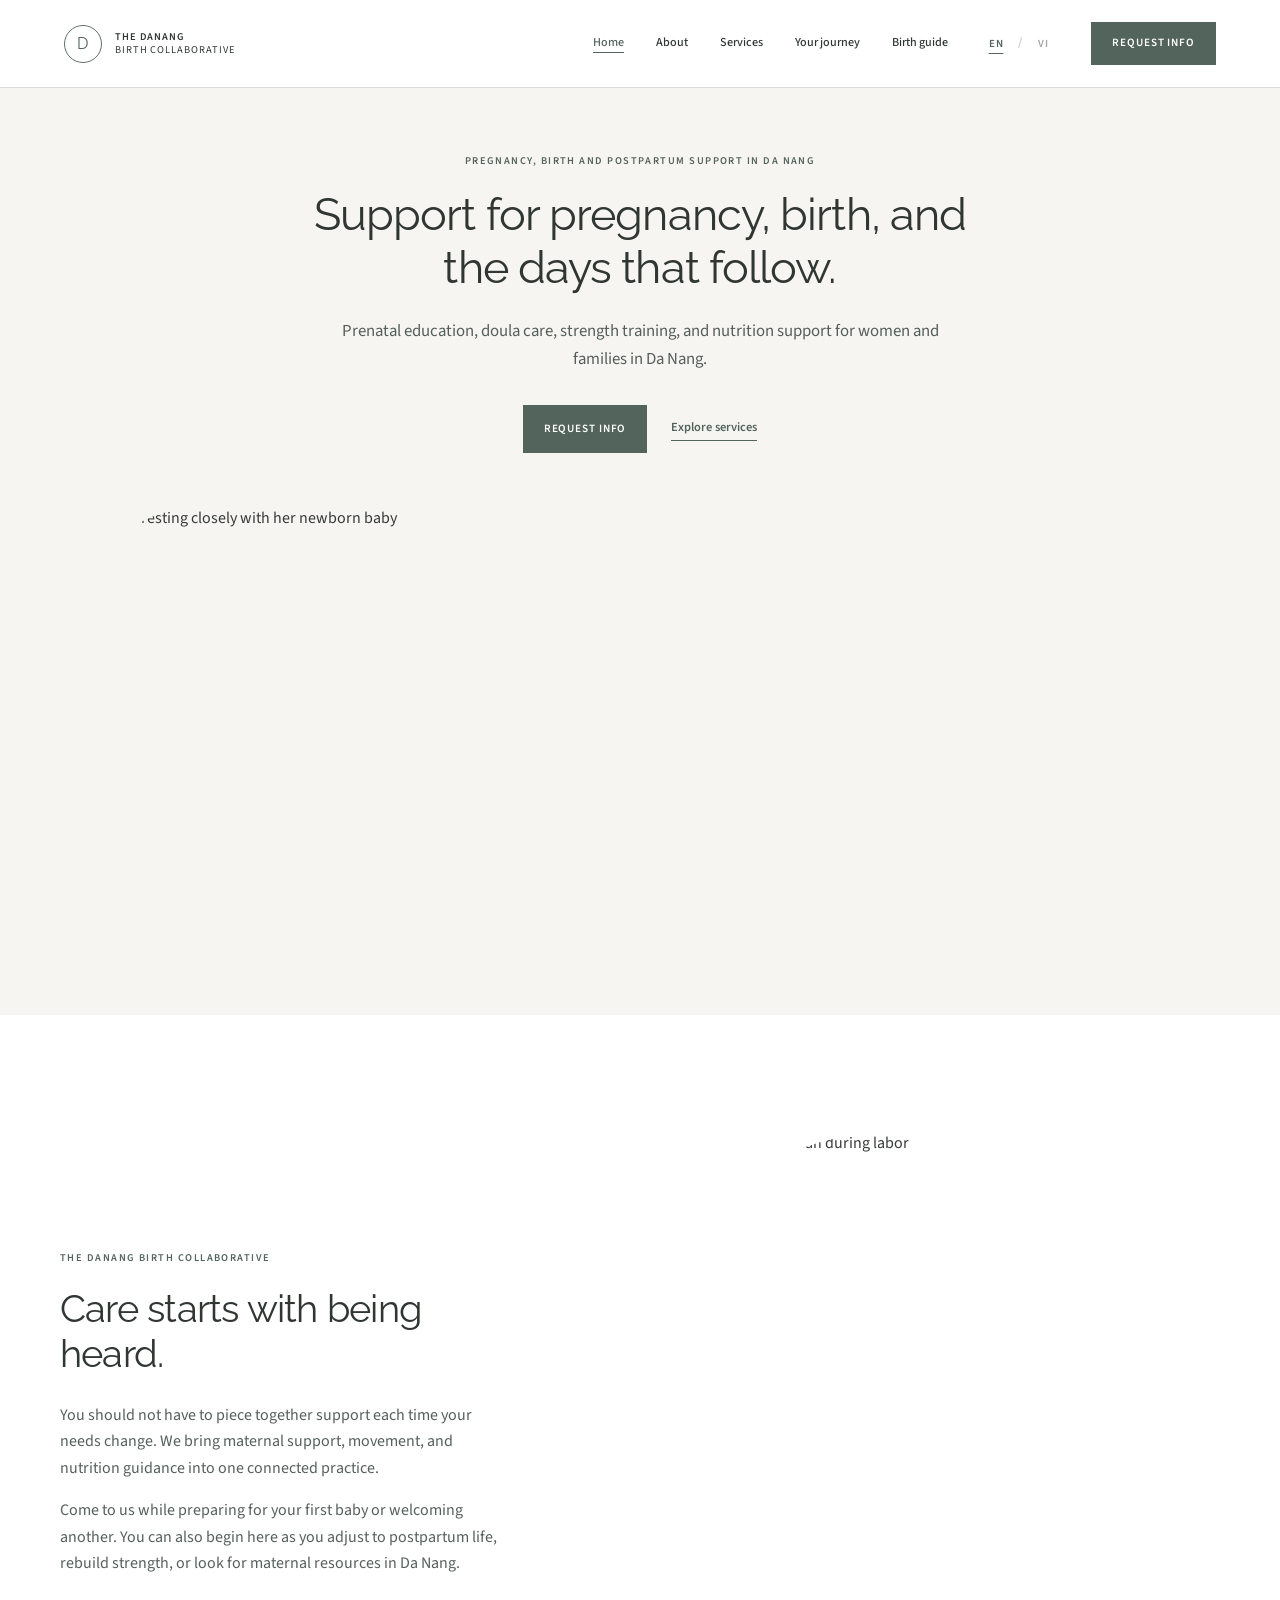
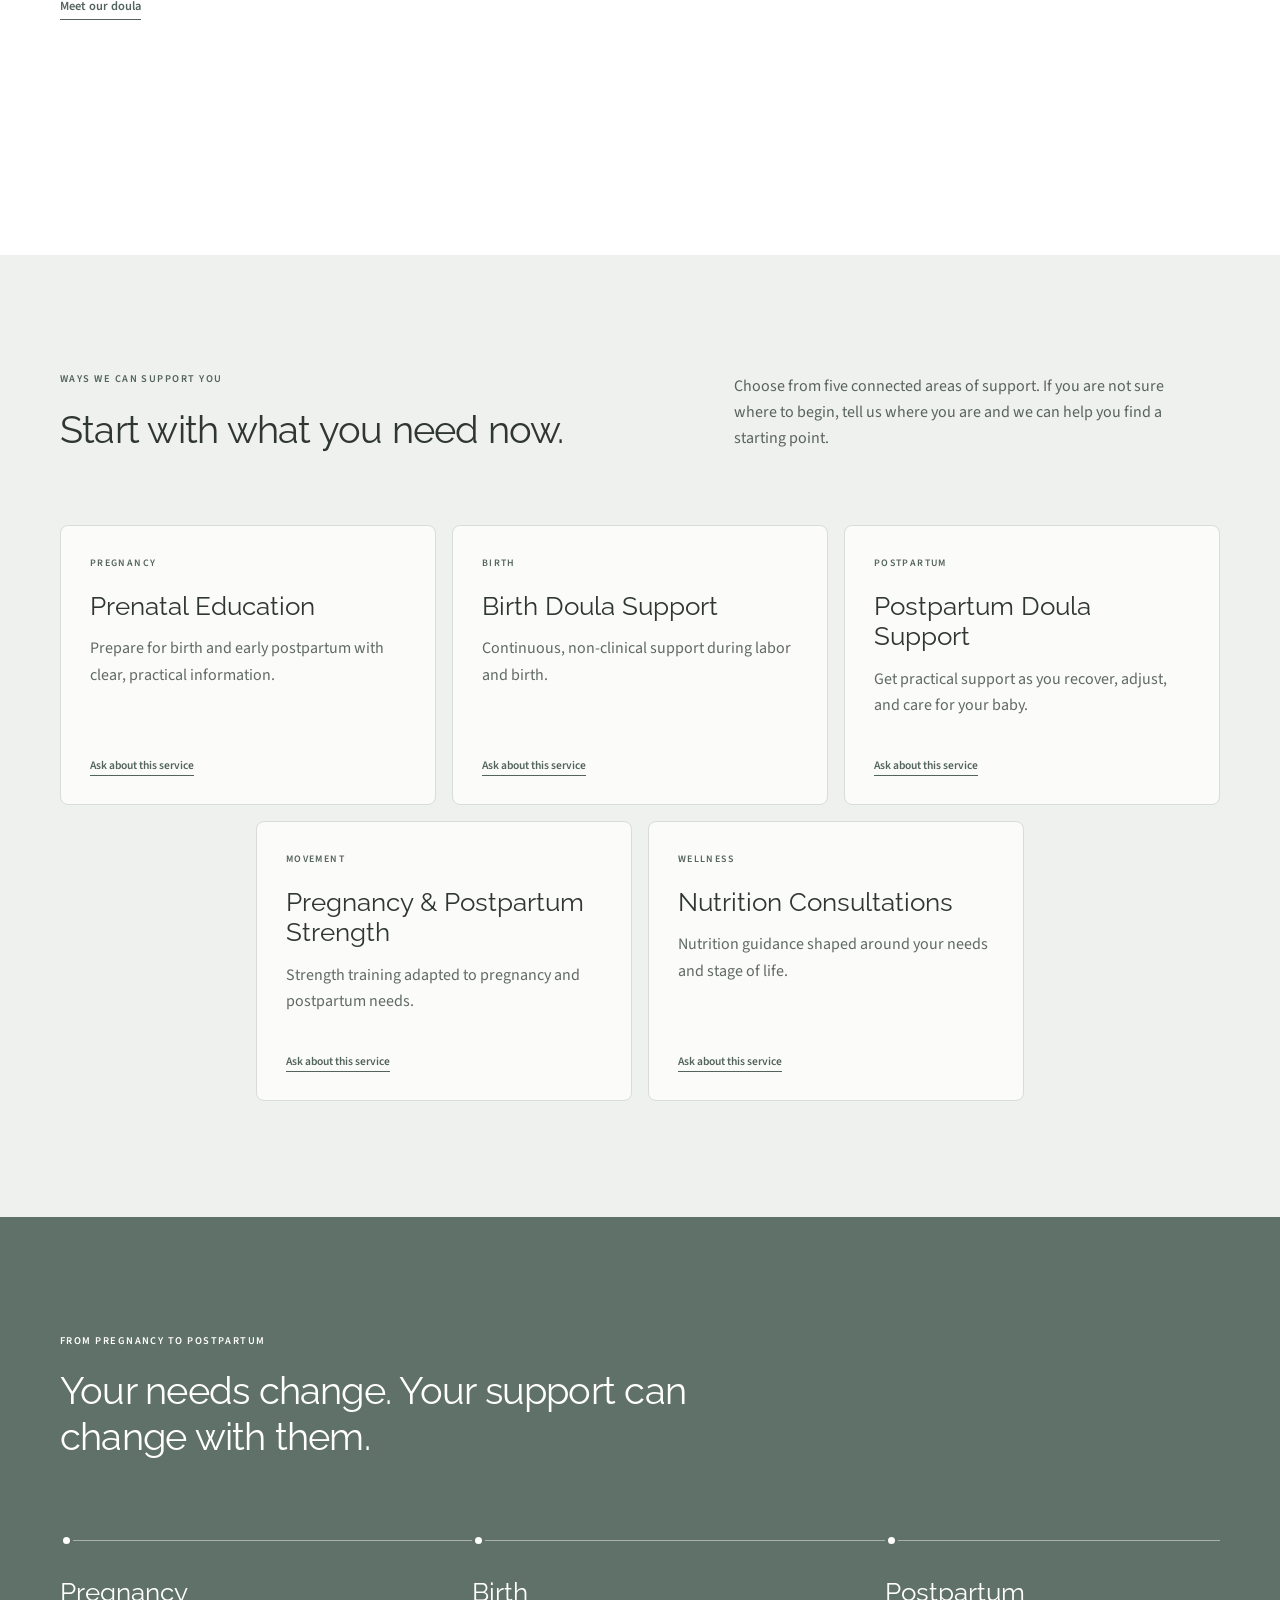
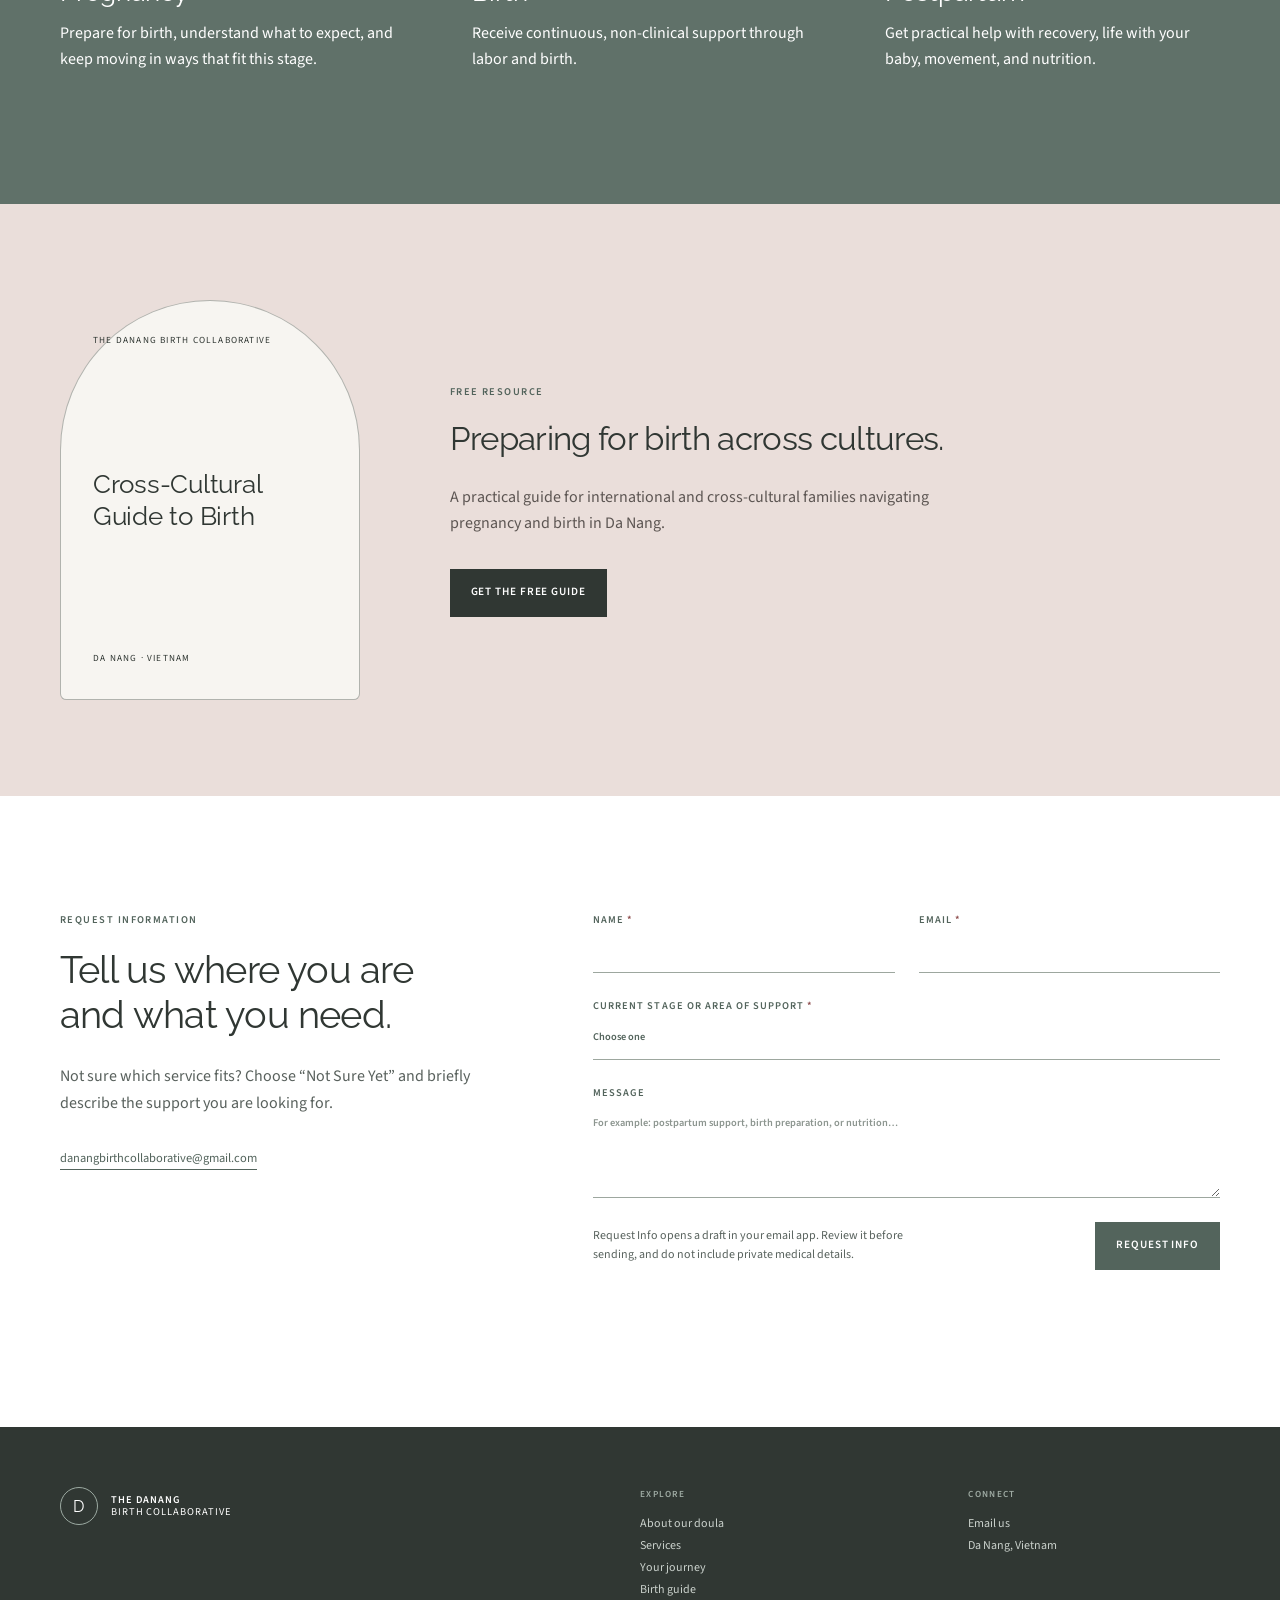
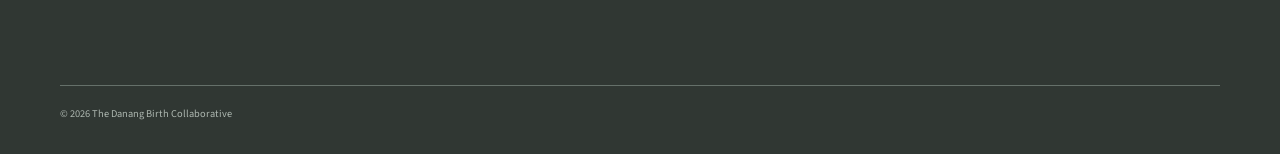
==== commit fd549b2e: "Improve hero layout and interface resilience" ====
--- a/demo-2/index.html
+++ b/demo-2/index.html
@@ -4,12 +4,13 @@
   <meta charset="utf-8">
   <meta name="viewport" content="width=device-width, initial-scale=1">
   <meta name="description" content="Prenatal education, birth and postpartum doula care, strength training, and nutrition support for women and families in Da Nang, Vietnam.">
+  <meta name="theme-color" content="#ffffff">
   <title>The Danang Birth Collaborative | Doula Care in Da Nang</title>
   <link rel="icon" href="../favicon.svg" type="image/svg+xml">
   <link rel="preconnect" href="https://fonts.googleapis.com">
   <link rel="preconnect" href="https://fonts.gstatic.com" crossorigin>
   <link href="https://fonts.googleapis.com/css2?family=Raleway:wght@400;500;600&amp;family=Source+Sans+3:wght@400;500;600&amp;display=swap" rel="stylesheet">
-  <link rel="stylesheet" href="styles.css?v=20260721-10">
+  <link rel="stylesheet" href="styles.css?v=20260722-2">
 </head>
 <body>
   <a class="skip-link" href="#main">Skip to content</a>
@@ -39,7 +40,7 @@
         <p>Prenatal education, doula care, strength training, and nutrition support for women and families in Da Nang.</p>
         <div class="hero-actions"><a class="button" href="contact.html">Request Info</a><a class="text-link" href="#services">Explore services</a></div>
       </div>
-      <figure class="hero-photo reveal"><img src="https://images.unsplash.com/photo-1544126592-807ade215a0b?auto=format&amp;fit=crop&amp;w=2000&amp;q=85" alt="A mother resting closely with her newborn baby"></figure>
+      <figure class="hero-photo reveal"><img src="https://images.unsplash.com/photo-1544126592-807ade215a0b?auto=format&amp;fit=crop&amp;w=2000&amp;q=85" alt="A mother resting closely with her newborn baby" width="2000" height="1333" fetchpriority="high"></figure>
     </section>
 
     <section class="about section" id="about">
@@ -50,7 +51,7 @@
         <p>Come to us while preparing for your first baby or welcoming another. You can also begin here as you adjust to postpartum life, rebuild strength, or look for maternal resources in Da Nang.</p>
         <a class="text-link" href="about.html">Meet our doula</a>
       </div>
-      <figure class="about-photo reveal"><a href="about.html" aria-label="Learn about our doula"><img src="https://images.unsplash.com/photo-1633611609075-24f7677c49b8?auto=format&amp;fit=crop&amp;w=1600&amp;q=85" alt="A doula comforting a woman during labor"></a></figure>
+      <figure class="about-photo reveal"><a href="about.html" aria-label="Learn about our doula"><img src="https://images.unsplash.com/photo-1633611609075-24f7677c49b8?auto=format&amp;fit=crop&amp;w=1600&amp;q=85" alt="A doula comforting a woman during labor" width="1600" height="1060" loading="lazy"></a></figure>
     </section>
 
     <section class="services section" id="services">
@@ -87,7 +88,7 @@
         <label><span class="label-text">Name <span aria-hidden="true">*</span></span><input id="name" name="name" type="text" autocomplete="name" required></label>
         <label><span class="label-text">Email <span aria-hidden="true">*</span></span><input id="email" name="email" type="email" autocomplete="email" required></label>
         <label class="full"><span class="label-text">Current stage or area of support <span aria-hidden="true">*</span></span><select id="stage" name="stage" required><option value="">Choose one</option><option>Pregnancy</option><option>Preparing for Birth</option><option>Postpartum</option><option>Fitness and Strength</option><option>Nutrition</option><option>Other Support</option><option>Not Sure Yet</option></select></label>
-        <label class="full">Message<textarea id="message" name="message" rows="4" placeholder="What would you like support with?"></textarea></label>
+        <label class="full">Message<textarea id="message" name="message" rows="4" placeholder="For example: postpartum support, birth preparation, or nutrition…"></textarea></label>
         <div class="form-footer full"><p>Request Info opens a draft in your email app. Review it before sending, and do not include private medical details.</p><button class="button" type="submit">Request Info</button></div>
         <p class="form-message full" role="status" aria-live="polite"></p>
       </form>
@@ -126,7 +127,7 @@
     </section>
   </div>
 
-  <script src="../i18n.js?v=20260721-7"></script>
-  <script src="../script.js?v=20260721-4"></script>
+  <script src="../i18n.js?v=20260722-1"></script>
+  <script src="../script.js?v=20260722-1"></script>
 </body>
 </html>
--- a/demo-2/styles.css
+++ b/demo-2/styles.css
@@ -1,43 +1,1346 @@
-:root{--ink:#303733;--sage:#607169;--sage-dark:#53645c;--mist:#eef1ed;--petal:#eadeda;--sand:#f7f5f1;--white:#fff;--line:#d8ddd8;--display:"Raleway",sans-serif;--body:"Source Sans 3",sans-serif}*{box-sizing:border-box}html{scroll-behavior:smooth}body{margin:0;overflow-x:hidden;background:var(--white);color:var(--ink);font-family:var(--body);font-size:16px;line-height:1.65}img{display:block;width:100%;height:100%;object-fit:cover}a{color:inherit;text-decoration:none}button,input,select,textarea{font:inherit;color:inherit}.skip-link{position:fixed;left:1rem;top:-5rem;z-index:100;padding:.7rem 1rem;background:var(--ink);color:#fff}.skip-link:focus{top:1rem}.site-header{min-height:88px;padding:0 clamp(1.25rem,5vw,5rem);display:flex;align-items:center;justify-content:space-between;border-bottom:1px solid var(--line);background:rgba(255,255,255,.96);position:relative;z-index:20}.brand{display:flex;align-items:center;gap:.8rem;font-size:.65rem;line-height:1.2;letter-spacing:.09em;text-transform:uppercase}.brand>span:last-child{display:flex;flex-direction:column}.brand strong{font-weight:600}.brand-mark{width:38px;height:38px;display:grid;place-items:center;border:1px solid var(--sage);border-radius:50%;color:var(--sage-dark);font-family:var(--display);font-size:1rem}.site-header nav{display:flex;align-items:center;gap:clamp(1rem,2.5vw,2.6rem);font-size:.76rem;font-weight:500}.site-header nav>a:not(.nav-cta):hover{color:var(--sage-dark)}.nav-cta,.button{min-height:48px;padding:.7rem 1.25rem;display:inline-flex;align-items:center;justify-content:center;border:1px solid var(--sage-dark);background:var(--sage-dark);color:#fff;font-size:.7rem;font-weight:600;letter-spacing:.08em;text-transform:uppercase;transition:.2s}.nav-cta{min-height:42px}.button:hover,.nav-cta:hover{background:transparent;color:var(--sage-dark)}.menu-button{display:none}.hero{padding:clamp(4.5rem,8vw,7rem) max(1.25rem,calc((100vw - 1160px)/2)) 0;background:var(--sand)}.hero-copy{max-width:800px;margin:0 auto clamp(3rem,5vw,4.5rem);text-align:center}.eyebrow{margin:0 0 1.2rem;color:var(--sage-dark);font-size:.65rem;font-weight:600;letter-spacing:.14em;text-transform:uppercase}h1,h2,h3,p{margin-top:0}h1,h2,h3{font-family:var(--display);font-weight:400;line-height:1.18}h1{max-width:720px;margin:0 auto 1.5rem;font-size:clamp(2.65rem,3.5vw,3rem);letter-spacing:-.02em}.hero-copy>p:not(.eyebrow){max-width:650px;margin:0 auto 2rem;color:#555f5a;font-size:1.05rem}.hero-actions{display:flex;justify-content:center;align-items:center;gap:1.5rem}.text-link{display:inline-block;padding-bottom:.15rem;border-bottom:1px solid currentColor;color:var(--sage-dark);font-size:.78rem;font-weight:600}.hero-photo{height:clamp(500px,55vw,680px);margin:0;overflow:hidden;border-radius:150px 150px 0 0}.hero-photo img{filter:saturate(.65) contrast(.94)}.section{padding:clamp(5rem,9vw,8.5rem) max(1.25rem,calc((100vw - 1160px)/2))}.about{display:grid;grid-template-columns:.85fr 1.15fr;gap:clamp(3rem,8vw,8rem);align-items:center}.about-copy{max-width:510px}.about h2,.section-heading h2,.journey h2,.guide h2,.contact h2{margin-bottom:1.6rem;font-size:clamp(2.15rem,3vw,2.9rem);letter-spacing:-.02em}.about-copy>p:not(.eyebrow){color:#56605b}.about-photo{height:610px;margin:0;overflow:hidden;border-radius:48% 48% 12px 12px}.about-photo img{filter:saturate(.7) contrast(.95)}.services{background:var(--mist)}.section-heading{display:grid;grid-template-columns:1.1fr .9fr;gap:5rem;align-items:end;margin-bottom:3rem}.section-heading>p{max-width:430px;margin-bottom:1.6rem;color:#59635e}.service-grid{display:grid;grid-template-columns:repeat(6,1fr);gap:1rem}.service-grid article{grid-column:span 2;min-height:280px;padding:1.8rem;display:flex;flex-direction:column;border:1px solid var(--line);border-radius:8px;background:rgba(255,255,255,.76)}.service-grid article:nth-child(4){grid-column:2/span 2}.service-grid article:nth-child(5){grid-column:4/span 2}.service-grid article>span{color:var(--sage-dark);font-size:.62rem;font-weight:600;letter-spacing:.14em;text-transform:uppercase}.service-grid h3{margin:1.2rem 0 .9rem;font-size:clamp(1.4rem,2vw,1.85rem)}.service-grid p{color:#606963}.service-grid a{margin-top:auto;align-self:flex-start;color:var(--sage-dark);font-size:.72rem;font-weight:600;border-bottom:1px solid}.journey{background:var(--sage);color:#fff}.journey-heading{max-width:650px}.journey .eyebrow{color:#e2e9e4}.care-ribbon{position:relative;display:grid;grid-template-columns:repeat(3,1fr);gap:clamp(2rem,6vw,6rem);margin-top:4.5rem}.care-ribbon:before{content:"";position:absolute;top:9px;left:0;right:0;height:1px;background:rgba(255,255,255,.45)}.care-ribbon article{position:relative;padding-top:2rem}.care-ribbon i{position:absolute;top:3px;left:0;width:13px;height:13px;border:3px solid var(--sage);border-radius:50%;background:#fff}.care-ribbon h3{margin:.8rem 0;font-size:1.65rem}.care-ribbon p{color:#edf1ee}.guide{display:grid;grid-template-columns:300px minmax(0,1fr);gap:clamp(3.5rem,7vw,7rem);align-items:center;padding-top:6rem;padding-bottom:6rem;background:var(--petal)}.guide-card{aspect-ratio:3/4;max-width:300px;padding:2rem;display:flex;flex-direction:column;justify-content:space-between;border:1px solid rgba(48,55,51,.35);border-radius:190px 190px 8px 8px;background:var(--sand)}.guide-card small,.guide-card span{font-size:.58rem;letter-spacing:.13em}.guide-card strong{max-width:230px;font-family:var(--display);font-size:clamp(1.65rem,2vw,1.95rem);font-weight:400;line-height:1.18;letter-spacing:-.01em}.guide-copy{max-width:560px}.guide h2{max-width:560px;font-size:clamp(2.05rem,2.6vw,2.55rem)}.guide-copy>p:not(.eyebrow){max-width:520px;margin-bottom:2rem;color:#5c5552}.button-light{background:var(--ink);border-color:var(--ink)}.button-light:hover{background:transparent;color:var(--ink)}.contact{display:grid;grid-template-columns:.8fr 1.2fr;gap:clamp(4rem,9vw,9rem)}.contact-copy>p:not(.eyebrow){max-width:460px;color:#59615d}.contact-copy>a{display:inline-block;margin-top:1rem;border-bottom:1px solid;color:var(--sage-dark);font-size:.78rem}.contact form{display:grid;grid-template-columns:1fr 1fr;gap:1.5rem}.contact label{display:flex;flex-direction:column;color:var(--sage-dark);font-size:.65rem;font-weight:600;letter-spacing:.1em;text-transform:uppercase}.contact .full{grid-column:1/-1}.contact input,.contact select,.contact textarea{width:100%;padding:.85rem 0;border:0;border-bottom:1px solid #9da79f;border-radius:0;background:transparent;outline:0;text-transform:none}.contact select{appearance:none}.contact textarea{resize:vertical}.contact input:focus,.contact select:focus,.contact textarea:focus{border-color:var(--sage-dark);box-shadow:0 1px var(--sage-dark)}.contact textarea::placeholder{color:#8c958f}.form-footer{display:flex;align-items:center;justify-content:space-between;gap:2rem}.form-footer p{max-width:350px;margin:0;color:#768079;font-size:.68rem;font-weight:400;letter-spacing:0;text-transform:none}footer{padding:4.5rem max(1.25rem,calc((100vw - 1160px)/2)) 2rem;display:grid;grid-template-columns:2fr 1fr 1fr;gap:4rem;background:var(--ink);color:#fff}footer .brand-mark{color:#fff;border-color:#9caaa2}footer>div{display:flex;flex-direction:column;align-items:flex-start;gap:.4rem;color:#cad1cc;font-size:.75rem}footer .copyright{grid-column:1/-1;margin:2rem 0 0;padding-top:1.2rem;border-top:1px solid #65706a;color:#aeb8b1;font-size:.65rem}.reveal{opacity:0;transform:translateY(15px);transition:opacity .65s ease,transform .65s ease}.reveal.visible{opacity:1;transform:none}:focus-visible{outline:2px solid currentColor;outline-offset:4px}
-@media(max-width:900px){.site-header{min-height:76px}.menu-button{display:flex;align-items:center;gap:.55rem;min-width:48px;min-height:48px;border:0;background:none;color:var(--ink);font-size:.7rem}.menu-button i,.menu-button i:after{content:"";display:block;width:18px;height:1px;background:var(--ink)}.menu-button i:after{transform:translateY(5px)}.site-header nav{position:absolute;top:76px;left:0;right:0;padding:1.5rem;flex-direction:column;align-items:stretch;border-bottom:1px solid var(--line);background:#fff;opacity:0;pointer-events:none;transform:translateY(-130%);transition:.25s}.site-header nav.open{opacity:1;pointer-events:auto;transform:none}.site-header nav a{min-height:46px;display:flex;align-items:center}.hero-photo{height:580px;border-radius:100px 100px 0 0}.about{grid-template-columns:1fr}.about-copy{max-width:650px}.about-photo{height:580px}.section-heading{grid-template-columns:1fr;gap:0}.service-grid{grid-template-columns:repeat(2,1fr)}.service-grid article{grid-column:auto}.guide,.contact{grid-template-columns:1fr}.guide-card{max-width:340px}.contact form{margin-top:1rem}footer{grid-template-columns:1fr 1fr}footer>.brand{grid-column:1/-1}}
-@media(max-width:580px){body{font-size:15px}.brand>span:last-child{font-size:.58rem}.brand-mark{width:35px;height:35px}.hero{padding-top:4rem}.hero-copy{text-align:left}.hero-copy h1{font-size:clamp(2.45rem,10.5vw,2.8rem)}.hero-copy>p:not(.eyebrow){font-size:1rem}.hero-actions{justify-content:flex-start;align-items:flex-start;flex-direction:column}.hero-photo{height:440px;border-radius:64px 64px 0 0}.section{padding:4.8rem 1.25rem}.about-photo{height:460px;border-radius:48% 48% 8px 8px}.service-grid{grid-template-columns:1fr}.service-grid article{min-height:235px}.care-ribbon{grid-template-columns:1fr;gap:0}.care-ribbon:before{top:0;bottom:0;left:6px;right:auto;width:1px;height:auto}.care-ribbon article{padding:0 0 2.3rem 2rem}.care-ribbon i{top:4px;left:0}.guide{gap:3rem}.guide-card{max-width:300px}.contact form{grid-template-columns:1fr}.contact label,.contact .full{grid-column:1}.form-footer{align-items:stretch;flex-direction:column}.form-footer .button{width:100%}footer{grid-template-columns:1fr;gap:2.5rem}footer>.brand,footer .copyright{grid-column:1}}
-@media(prefers-reduced-motion:reduce){html{scroll-behavior:auto}.reveal{opacity:1;transform:none;transition:none}.site-header nav,.button,.nav-cta{transition:none}}
+:root {
+  --ink: #303733;
+  --sage: #607169;
+  --sage-dark: #53645c;
+  --mist: #eef1ed;
+  --petal: #eadeda;
+  --sand: #f7f5f1;
+  --white: #fff;
+  --line: #d8ddd8;
+  --display: "Raleway", sans-serif;
+  --body: "Source Sans 3", sans-serif;
+}
+* {
+  box-sizing: border-box;
+}
+html {
+  scroll-behavior: smooth;
+}
+body {
+  margin: 0;
+  overflow-x: hidden;
+  background: var(--white);
+  color: var(--ink);
+  font-family: var(--body);
+  font-size: 16px;
+  line-height: 1.65;
+}
+img {
+  display: block;
+  width: 100%;
+  height: 100%;
+  object-fit: cover;
+}
+a {
+  color: inherit;
+  text-decoration: none;
+}
+button,
+input,
+select,
+textarea {
+  font: inherit;
+  color: inherit;
+}
+.skip-link {
+  position: fixed;
+  left: 1rem;
+  top: -5rem;
+  z-index: 100;
+  padding: 0.7rem 1rem;
+  background: var(--ink);
+  color: #fff;
+}
+.skip-link:focus {
+  top: 1rem;
+}
+.site-header {
+  min-height: 88px;
+  padding: 0 clamp(1.25rem, 5vw, 5rem);
+  display: flex;
+  align-items: center;
+  justify-content: space-between;
+  border-bottom: 1px solid var(--line);
+  background: rgba(255, 255, 255, 0.96);
+  position: relative;
+  z-index: 20;
+}
+.brand {
+  display: flex;
+  align-items: center;
+  gap: 0.8rem;
+  font-size: 0.65rem;
+  line-height: 1.2;
+  letter-spacing: 0.09em;
+  text-transform: uppercase;
+}
+.brand > span:last-child {
+  display: flex;
+  flex-direction: column;
+}
+.brand strong {
+  font-weight: 600;
+}
+.brand-mark {
+  width: 38px;
+  height: 38px;
+  display: grid;
+  place-items: center;
+  border: 1px solid var(--sage);
+  border-radius: 50%;
+  color: var(--sage-dark);
+  font-family: var(--display);
+  font-size: 1rem;
+}
+.site-header nav {
+  display: flex;
+  align-items: center;
+  gap: clamp(1rem, 2.5vw, 2.6rem);
+  font-size: 0.76rem;
+  font-weight: 500;
+}
+.site-header nav > a:not(.nav-cta):hover {
+  color: var(--sage-dark);
+}
+.nav-cta,
+.button {
+  min-height: 48px;
+  padding: 0.7rem 1.25rem;
+  display: inline-flex;
+  align-items: center;
+  justify-content: center;
+  border: 1px solid var(--sage-dark);
+  background: var(--sage-dark);
+  color: #fff;
+  font-size: 0.7rem;
+  font-weight: 600;
+  letter-spacing: 0.08em;
+  text-transform: uppercase;
+  transition: 0.2s;
+}
+.nav-cta {
+  min-height: 42px;
+}
+.button:hover,
+.nav-cta:hover {
+  background: transparent;
+  color: var(--sage-dark);
+}
+.menu-button {
+  display: none;
+}
+.hero {
+  padding: clamp(3rem, 5vw, 5rem) max(1.25rem, calc((100vw - 1160px) / 2)) 0;
+  background: var(--sand);
+}
+.hero-copy {
+  max-width: 800px;
+  margin: 0 auto clamp(2.25rem, 4vw, 3.5rem);
+  text-align: center;
+}
+.eyebrow {
+  margin: 0 0 1.2rem;
+  color: var(--sage-dark);
+  font-size: 0.65rem;
+  font-weight: 600;
+  letter-spacing: 0.14em;
+  text-transform: uppercase;
+}
+h1,
+h2,
+h3,
+p {
+  margin-top: 0;
+}
+h1,
+h2,
+h3 {
+  font-family: var(--display);
+  font-weight: 400;
+  line-height: 1.18;
+}
+h1 {
+  max-width: 720px;
+  margin: 0 auto 1.5rem;
+  font-size: clamp(2.65rem, 3.5vw, 3rem);
+  letter-spacing: -0.02em;
+}
+.hero-copy > p:not(.eyebrow) {
+  max-width: 650px;
+  margin: 0 auto 2rem;
+  color: #555f5a;
+  font-size: 1.05rem;
+}
+.hero-actions {
+  display: flex;
+  justify-content: center;
+  align-items: center;
+  gap: 1.5rem;
+}
+.text-link {
+  display: inline-block;
+  padding-bottom: 0.15rem;
+  border-bottom: 1px solid currentColor;
+  color: var(--sage-dark);
+  font-size: 0.78rem;
+  font-weight: 600;
+}
+.hero-photo {
+  height: clamp(440px, calc(100svh - 390px), 600px);
+  margin: 0;
+  overflow: hidden;
+  border-radius: 150px 150px 0 0;
+}
+.hero-photo img {
+  filter: saturate(0.65) contrast(0.94);
+}
+.section {
+  padding: clamp(5rem, 9vw, 8.5rem) max(1.25rem, calc((100vw - 1160px) / 2));
+}
+.about {
+  display: grid;
+  grid-template-columns: 0.85fr 1.15fr;
+  gap: clamp(3rem, 8vw, 8rem);
+  align-items: center;
+}
+.about-copy {
+  max-width: 510px;
+}
+.about h2,
+.section-heading h2,
+.journey h2,
+.guide h2,
+.contact h2 {
+  margin-bottom: 1.6rem;
+  font-size: clamp(2.15rem, 3vw, 2.9rem);
+  letter-spacing: -0.02em;
+}
+.about-copy > p:not(.eyebrow) {
+  color: #56605b;
+}
+.about-photo {
+  height: 610px;
+  margin: 0;
+  overflow: hidden;
+  border-radius: 48% 48% 12px 12px;
+}
+.about-photo img {
+  filter: saturate(0.7) contrast(0.95);
+}
+.services {
+  background: var(--mist);
+}
+.section-heading {
+  display: grid;
+  grid-template-columns: 1.1fr 0.9fr;
+  gap: 5rem;
+  align-items: end;
+  margin-bottom: 3rem;
+}
+.section-heading > p {
+  max-width: 430px;
+  margin-bottom: 1.6rem;
+  color: #59635e;
+}
+.service-grid {
+  display: grid;
+  grid-template-columns: repeat(6, 1fr);
+  gap: 1rem;
+}
+.service-grid article {
+  grid-column: span 2;
+  min-height: 280px;
+  padding: 1.8rem;
+  display: flex;
+  flex-direction: column;
+  border: 1px solid var(--line);
+  border-radius: 8px;
+  background: rgba(255, 255, 255, 0.76);
+}
+.service-grid article:nth-child(4) {
+  grid-column: 2 / span 2;
+}
+.service-grid article:nth-child(5) {
+  grid-column: 4 / span 2;
+}
+.service-grid article > span {
+  color: var(--sage-dark);
+  font-size: 0.62rem;
+  font-weight: 600;
+  letter-spacing: 0.14em;
+  text-transform: uppercase;
+}
+.service-grid h3 {
+  margin: 1.2rem 0 0.9rem;
+  font-size: clamp(1.4rem, 2vw, 1.85rem);
+}
+.service-grid p {
+  color: #606963;
+}
+.service-grid a {
+  margin-top: auto;
+  align-self: flex-start;
+  color: var(--sage-dark);
+  font-size: 0.72rem;
+  font-weight: 600;
+  border-bottom: 1px solid;
+}
+.journey {
+  background: var(--sage);
+  color: #fff;
+}
+.journey-heading {
+  max-width: 650px;
+}
+.journey .eyebrow {
+  color: #fff;
+}
+.care-ribbon {
+  position: relative;
+  display: grid;
+  grid-template-columns: repeat(3, 1fr);
+  gap: clamp(2rem, 6vw, 6rem);
+  margin-top: 4.5rem;
+}
+.care-ribbon:before {
+  content: "";
+  position: absolute;
+  top: 9px;
+  left: 0;
+  right: 0;
+  height: 1px;
+  background: rgba(255, 255, 255, 0.45);
+}
+.care-ribbon article {
+  position: relative;
+  padding-top: 2rem;
+}
+.care-ribbon i {
+  position: absolute;
+  top: 3px;
+  left: 0;
+  width: 13px;
+  height: 13px;
+  border: 3px solid var(--sage);
+  border-radius: 50%;
+  background: #fff;
+}
+.care-ribbon h3 {
+  margin: 0.8rem 0;
+  font-size: 1.65rem;
+}
+.care-ribbon p {
+  color: #fff;
+}
+.guide {
+  display: grid;
+  grid-template-columns: 300px minmax(0, 1fr);
+  gap: clamp(3.5rem, 7vw, 7rem);
+  align-items: center;
+  padding-top: 6rem;
+  padding-bottom: 6rem;
+  background: var(--petal);
+}
+.guide-card {
+  aspect-ratio: 3/4;
+  max-width: 300px;
+  padding: 2rem;
+  display: flex;
+  flex-direction: column;
+  justify-content: space-between;
+  border: 1px solid rgba(48, 55, 51, 0.35);
+  border-radius: 190px 190px 8px 8px;
+  background: var(--sand);
+}
+.guide-card small,
+.guide-card span {
+  font-size: 0.58rem;
+  letter-spacing: 0.13em;
+}
+.guide-card strong {
+  max-width: 230px;
+  font-family: var(--display);
+  font-size: clamp(1.65rem, 2vw, 1.95rem);
+  font-weight: 400;
+  line-height: 1.18;
+  letter-spacing: -0.01em;
+}
+.guide-copy {
+  max-width: 560px;
+}
+.guide h2 {
+  max-width: 560px;
+  font-size: clamp(2.05rem, 2.6vw, 2.55rem);
+}
+.guide-copy > p:not(.eyebrow) {
+  max-width: 520px;
+  margin-bottom: 2rem;
+  color: #5c5552;
+}
+.button-light {
+  background: var(--ink);
+  border-color: var(--ink);
+}
+.button-light:hover {
+  background: transparent;
+  color: var(--ink);
+}
+.contact {
+  display: grid;
+  grid-template-columns: 0.8fr 1.2fr;
+  gap: clamp(4rem, 9vw, 9rem);
+}
+.contact-copy > p:not(.eyebrow) {
+  max-width: 460px;
+  color: #59615d;
+}
+.contact-copy > a {
+  display: inline-block;
+  margin-top: 1rem;
+  border-bottom: 1px solid;
+  color: var(--sage-dark);
+  font-size: 0.78rem;
+}
+.contact form {
+  display: grid;
+  grid-template-columns: 1fr 1fr;
+  gap: 1.5rem;
+}
+.contact label {
+  display: flex;
+  flex-direction: column;
+  color: var(--sage-dark);
+  font-size: 0.65rem;
+  font-weight: 600;
+  letter-spacing: 0.1em;
+  text-transform: uppercase;
+}
+.contact .full {
+  grid-column: 1/-1;
+}
+.contact input,
+.contact select,
+.contact textarea {
+  width: 100%;
+  padding: 0.85rem 0;
+  border: 0;
+  border-bottom: 1px solid #9da79f;
+  border-radius: 0;
+  background: transparent;
+  outline: 0;
+  text-transform: none;
+}
+.contact select {
+  appearance: none;
+}
+.contact textarea {
+  resize: vertical;
+}
+.contact input:focus,
+.contact select:focus,
+.contact textarea:focus {
+  border-color: var(--sage-dark);
+  box-shadow: 0 1px var(--sage-dark);
+}
+.contact textarea::placeholder {
+  color: #8c958f;
+}
+.form-footer {
+  display: flex;
+  align-items: center;
+  justify-content: space-between;
+  gap: 2rem;
+}
+.form-footer p {
+  max-width: 350px;
+  margin: 0;
+  color: #59635e;
+  font-size: 0.75rem;
+  font-weight: 400;
+  line-height: 1.55;
+  letter-spacing: 0;
+  text-transform: none;
+}
+footer {
+  padding: 3.75rem max(1.25rem, calc((100vw - 1160px) / 2)) 2rem;
+  display: grid;
+  grid-template-columns: 2fr 1fr 1fr;
+  gap: clamp(2.5rem, 6vw, 5.5rem);
+  background: var(--ink);
+  color: #fff;
+}
+footer > .brand {
+  align-self: start;
+}
+footer .brand-mark {
+  color: #fff;
+  border-color: #9caaa2;
+}
+footer > div {
+  display: flex;
+  flex-direction: column;
+  align-items: flex-start;
+  gap: 0.15rem;
+  color: #cad1cc;
+  font-size: 0.75rem;
+}
+footer > div > p:not(.footer-label) {
+  margin-bottom: 0;
+}
+.footer-label {
+  margin: 0 0 0.55rem;
+  color: #9eaaa3;
+  font-size: 0.58rem;
+  font-weight: 600;
+  letter-spacing: 0.14em;
+  text-transform: uppercase;
+}
+footer .copyright {
+  grid-column: 1/-1;
+  margin: 0.5rem 0 0;
+  padding-top: 1.2rem;
+  border-top: 1px solid #65706a;
+  color: #aeb8b1;
+  font-size: 0.65rem;
+}
+.reveal {
+  transition:
+    opacity 0.65s ease,
+    transform 0.65s ease;
+}
+.reveal.reveal-pending {
+  opacity: 0;
+  transform: translateY(15px);
+}
+.reveal.visible {
+  opacity: 1;
+  transform: none;
+}
+:focus-visible {
+  outline: 2px solid currentColor;
+  outline-offset: 4px;
+}
+@media (max-width: 900px) {
+  .site-header {
+    min-height: 76px;
+  }
+  .menu-button {
+    display: flex;
+    align-items: center;
+    gap: 0.55rem;
+    min-width: 48px;
+    min-height: 48px;
+    border: 0;
+    background: none;
+    color: var(--ink);
+    font-size: 0.7rem;
+  }
+  .menu-button i {
+    position: relative;
+    display: block;
+    width: 20px;
+    height: 1px;
+    background: currentColor;
+    transition: background 0.18s ease;
+  }
+  .menu-button i:before,
+  .menu-button i:after {
+    position: absolute;
+    left: 0;
+    display: block;
+    width: 20px;
+    height: 1px;
+    background: currentColor;
+    content: "";
+    transition: transform 0.22s cubic-bezier(0.22, 1, 0.36, 1);
+  }
+  .menu-button i:before {
+    transform: translateY(-6px);
+  }
+  .menu-button i:after {
+    transform: translateY(6px);
+  }
+  .menu-button[aria-expanded="true"] i {
+    background: transparent;
+  }
+  .menu-button[aria-expanded="true"] i:before {
+    transform: rotate(45deg);
+  }
+  .menu-button[aria-expanded="true"] i:after {
+    transform: rotate(-45deg);
+  }
+  .site-header nav {
+    position: absolute;
+    top: 76px;
+    left: 0;
+    right: 0;
+    padding: 1.5rem;
+    flex-direction: column;
+    align-items: stretch;
+    border-bottom: 1px solid var(--line);
+    background: #fff;
+    opacity: 0;
+    visibility: hidden;
+    pointer-events: none;
+    transform: translate3d(0, -8px, 0);
+    transition:
+      opacity 0.18s ease,
+      transform 0.24s cubic-bezier(0.22, 1, 0.36, 1),
+      visibility 0s linear 0.24s;
+    will-change: opacity, transform;
+  }
+  .site-header nav.open {
+    opacity: 1;
+    visibility: visible;
+    pointer-events: auto;
+    transform: translate3d(0, 0, 0);
+    transition-delay: 0s;
+  }
+  .site-header nav a {
+    min-height: 46px;
+    display: flex;
+    align-items: center;
+  }
+  .hero-photo {
+    height: 580px;
+    border-radius: 100px 100px 0 0;
+  }
+  .about {
+    grid-template-columns: 1fr;
+  }
+  .about-copy {
+    max-width: 650px;
+  }
+  .about-photo {
+    height: 580px;
+  }
+  .section-heading {
+    grid-template-columns: 1fr;
+    gap: 0;
+  }
+  .service-grid {
+    grid-template-columns: repeat(2, 1fr);
+  }
+  .service-grid article,
+  .service-grid article:nth-child(4),
+  .service-grid article:nth-child(5) {
+    grid-column: auto;
+  }
+  .guide,
+  .contact {
+    grid-template-columns: 1fr;
+  }
+  .guide-card {
+    max-width: 340px;
+  }
+  .contact form {
+    margin-top: 1rem;
+  }
+  footer {
+    grid-template-columns: 1fr 1fr;
+  }
+  footer > .brand {
+    grid-column: 1/-1;
+    padding-bottom: 2rem;
+    border-bottom: 1px solid #65706a;
+  }
+  footer .copyright {
+    grid-column: 1/-1;
+  }
+}
+@media (max-width: 580px) {
+  body {
+    font-size: 15px;
+  }
+  .brand > span:last-child {
+    font-size: 0.58rem;
+  }
+  .brand-mark {
+    width: 35px;
+    height: 35px;
+  }
+  .hero {
+    padding-top: 4rem;
+  }
+  .hero-copy {
+    text-align: left;
+  }
+  .hero-copy h1 {
+    font-size: clamp(2.45rem, 10.5vw, 2.8rem);
+  }
+  .hero-copy > p:not(.eyebrow) {
+    font-size: 1rem;
+  }
+  .hero-actions {
+    justify-content: flex-start;
+    align-items: flex-start;
+    flex-direction: column;
+  }
+  .hero-photo {
+    height: 440px;
+    border-radius: 64px 64px 0 0;
+  }
+  .section {
+    padding: 4.8rem 1.25rem;
+  }
+  .about-photo {
+    height: 460px;
+    border-radius: 48% 48% 8px 8px;
+  }
+  .service-grid {
+    grid-template-columns: 1fr;
+  }
+  .service-grid article {
+    min-height: 235px;
+  }
+  .care-ribbon {
+    grid-template-columns: 1fr;
+    gap: 0;
+  }
+  .care-ribbon:before {
+    top: 0;
+    bottom: 0;
+    left: 6px;
+    right: auto;
+    width: 1px;
+    height: auto;
+  }
+  .care-ribbon article {
+    padding: 0 0 2.3rem 2rem;
+  }
+  .care-ribbon i {
+    top: 4px;
+    left: 0;
+  }
+  .guide {
+    gap: 3rem;
+  }
+  .guide-card {
+    max-width: 300px;
+  }
+  .contact form {
+    grid-template-columns: 1fr;
+  }
+  .contact label,
+  .contact .full {
+    grid-column: 1;
+  }
+  .form-footer {
+    align-items: stretch;
+    flex-direction: column;
+  }
+  .form-footer .button {
+    width: 100%;
+  }
+  footer {
+    padding: 3rem 1.25rem 1.25rem;
+    grid-template-columns: 1fr 1fr;
+    gap: 2rem 1.25rem;
+  }
+  footer > .brand {
+    grid-column: 1/-1;
+    padding-bottom: 1.75rem;
+  }
+  footer > div {
+    gap: 0.1rem;
+  }
+  footer .copyright {
+    grid-column: 1/-1;
+    margin-top: 0.25rem;
+    padding-top: 1rem;
+  }
+  footer a {
+    min-height: 40px;
+  }
+}
+@media (prefers-reduced-motion: reduce) {
+  html {
+    scroll-behavior: auto;
+  }
+  .reveal {
+    opacity: 1;
+    transform: none;
+    transition: none;
+  }
+  .site-header nav,
+  .menu-button i,
+  .menu-button i:before,
+  .menu-button i:after,
+  .button,
+  .nav-cta {
+    transition: none;
+  }
+}
 
 /* Inner pages */
-.soft-about-hero{padding:clamp(5rem,9vw,8rem) max(1.25rem,calc((100vw - 1160px)/2));display:grid;grid-template-columns:.85fr 1.15fr;gap:clamp(3rem,8vw,8rem);align-items:center;background:var(--sand)}.soft-about-hero h1,.soft-contact-page h1{margin-bottom:1.7rem;font-size:clamp(2.8rem,4vw,3.8rem);letter-spacing:-.025em}.soft-about-hero>div>p:not(.eyebrow){max-width:540px;color:#59615d;font-size:1.05rem}.soft-about-hero figure{height:650px;margin:0;overflow:hidden;border-radius:48% 48% 12px 12px}.soft-about-hero img{filter:saturate(.72) contrast(.95)}.soft-story{display:grid;grid-template-columns:1.1fr .9fr;gap:clamp(3rem,8vw,8rem)}.soft-story h2,.soft-values h2,.soft-cta h2{font-size:clamp(2.25rem,3.2vw,3rem);letter-spacing:-.02em}.soft-story>div:last-child{padding-top:1rem;color:#5d665f}.soft-values{background:var(--mist)}.soft-values>header{max-width:720px;margin-bottom:3.5rem}.soft-value-grid{display:grid;grid-template-columns:repeat(3,1fr);gap:1rem}.soft-value-grid article{min-height:240px;padding:2rem;border:1px solid var(--line);border-radius:8px;background:rgba(255,255,255,.72)}.soft-value-grid h3{font-size:1.65rem}.soft-value-grid p{color:#606963}.soft-cta{display:flex;justify-content:space-between;align-items:end;gap:4rem;background:var(--petal)}.soft-cta h2{max-width:760px;margin:0}.soft-contact-page{display:grid;grid-template-columns:.85fr 1.15fr;min-height:760px}.soft-contact-intro,.soft-contact-form{padding:clamp(5rem,9vw,8rem) clamp(1.5rem,7vw,7rem)}.soft-contact-intro{background:var(--sage);color:#fff}.soft-contact-intro .eyebrow{color:#e4eae6}.soft-contact-intro>p:not(.eyebrow){max-width:500px;color:#eff3f0}.soft-contact-details{margin-top:4rem;padding-top:2rem;border-top:1px solid rgba(255,255,255,.45);display:grid;gap:1.5rem}.soft-contact-details div{display:grid;grid-template-columns:110px 1fr;gap:1rem}.soft-contact-details span{color:#e4eae6;font-size:.62rem;letter-spacing:.12em;text-transform:uppercase}.soft-contact-details p{margin:0}.soft-contact-form{display:flex;align-items:center;background:var(--sand)}.soft-contact-form form{width:100%;display:grid;grid-template-columns:1fr 1fr;gap:1.5rem}.soft-contact-form label{display:flex;flex-direction:column;color:var(--sage-dark);font-size:.65rem;font-weight:600;letter-spacing:.1em;text-transform:uppercase}.soft-contact-form .full{grid-column:1/-1}.soft-contact-form input,.soft-contact-form select,.soft-contact-form textarea{width:100%;padding:.85rem 0;border:0;border-bottom:1px solid #9da79f;border-radius:0;background:transparent;outline:0;text-transform:none}.soft-contact-form select{appearance:none}.soft-contact-form textarea{resize:vertical}.soft-contact-form input:focus,.soft-contact-form select:focus,.soft-contact-form textarea:focus{border-color:var(--sage-dark);box-shadow:0 1px var(--sage-dark)}
-@media(max-width:900px){.soft-about-hero,.soft-story,.soft-contact-page{grid-template-columns:1fr}.soft-about-hero figure{height:580px}.soft-value-grid{grid-template-columns:1fr}.soft-cta{align-items:flex-start;flex-direction:column}.soft-contact-intro,.soft-contact-form{padding:5rem clamp(1.25rem,7vw,4rem)}}
-@media(max-width:580px){.soft-about-hero{padding:4.5rem 1.25rem}.soft-about-hero h1,.soft-contact-page h1{font-size:clamp(2.5rem,11vw,3rem)}.soft-about-hero figure{height:470px}.soft-cta{padding:4.5rem 1.25rem}.soft-contact-form form{grid-template-columns:1fr}.soft-contact-form label,.soft-contact-form .full{grid-column:1}.soft-contact-details div{grid-template-columns:1fr}}
-.about-photo>a{display:block;height:100%}.about-photo>a img,.guide-card{transition:filter .2s,transform .2s}.about-photo>a:hover img{filter:saturate(.82) contrast(.98)}.guide-card:hover{transform:translateY(-3px)}
-.site-header nav>a[aria-current="page"]:not(.nav-cta){color:var(--sage-dark);text-decoration:underline;text-underline-offset:.35rem}
-.language-switcher{display:flex;align-items:center;gap:.35rem;white-space:nowrap}.language-switcher button{min-width:32px;min-height:42px;padding:0;border:0;background:transparent;color:inherit;font:inherit;font-size:.68rem;font-weight:600;letter-spacing:.08em;cursor:pointer;opacity:.45}.language-switcher button[aria-pressed="true"]{color:var(--sage-dark);opacity:1;text-decoration:underline;text-underline-offset:.35rem}.language-switcher span{opacity:.3}.language-switcher button:focus-visible{outline:2px solid var(--sage-dark);outline-offset:2px}
-.mobile-language-switcher{display:none}.language-status{position:absolute;width:1px;height:1px;padding:0;margin:-1px;overflow:hidden;clip:rect(0 0 0 0);white-space:nowrap;border:0}
-@media(max-width:900px){.mobile-language-switcher{display:flex;margin-left:auto;margin-right:.45rem}.site-header nav .desktop-language-switcher{display:none}.language-switcher{min-height:46px}.language-switcher button{min-width:40px;min-height:44px}}
-.soft-practitioner{display:grid;grid-template-columns:1fr 1fr;gap:clamp(3rem,8vw,8rem);align-items:center;background:var(--white)}.soft-practitioner>header h2,.soft-qualifications h2{font-size:clamp(2.25rem,3.2vw,3rem)}.soft-practitioner>header>p:last-child{max-width:620px;color:#606963}.soft-practitioner-card{padding:clamp(3rem,6vw,5.5rem) clamp(2rem,5vw,4.5rem);border:1px solid var(--line);border-radius:150px 150px 12px 12px;background:var(--mist)}.soft-practitioner-card blockquote{margin:0 0 2.5rem;font-family:var(--display);font-size:clamp(1.75rem,2.6vw,2.5rem);font-weight:400;line-height:1.25}.soft-practice-areas{margin-bottom:2.2rem;display:flex;flex-wrap:wrap;gap:.6rem}.soft-practice-areas span{padding:.55rem .8rem;border:1px solid #c5cec7;border-radius:999px;background:rgba(255,255,255,.55);font-size:.7rem;color:var(--sage-dark)}.soft-qualifications{display:grid;grid-template-columns:.9fr 1.1fr;gap:clamp(3rem,8vw,8rem);align-items:start;background:var(--petal)}.soft-qualification-list{border-top:1px solid rgba(48,55,51,.25)}.soft-qualification-list p{margin:0;padding:1.15rem .25rem;border-bottom:1px solid rgba(48,55,51,.25);font-family:var(--display);font-size:clamp(1.1rem,1.6vw,1.35rem)}
-@media(max-width:900px){.soft-practitioner,.soft-qualifications{grid-template-columns:1fr}}
-@media(max-width:580px){.soft-practitioner{gap:2.5rem}.soft-practitioner-card{padding:3.5rem 1.6rem;border-radius:70px 70px 8px 8px}.soft-qualifications{gap:2.5rem}}
+.soft-about-hero {
+  min-height: calc(100svh - 88px);
+  padding: clamp(3rem, 5vw, 5rem) max(1.25rem, calc((100vw - 1160px) / 2));
+  display: grid;
+  grid-template-columns: 0.85fr 1.15fr;
+  gap: clamp(3rem, 8vw, 8rem);
+  align-items: center;
+  background: var(--sand);
+}
+.soft-about-hero h1,
+.soft-contact-page h1 {
+  margin-bottom: 1.7rem;
+  font-size: clamp(2.8rem, 4vw, 3.8rem);
+  letter-spacing: -0.025em;
+}
+.soft-about-hero > div > p:not(.eyebrow) {
+  max-width: 540px;
+  color: #59615d;
+  font-size: 1.05rem;
+}
+.soft-about-hero figure {
+  height: clamp(440px, calc(100svh - 190px), 590px);
+  margin: 0;
+  overflow: hidden;
+  border-radius: 48% 48% 12px 12px;
+}
+.soft-about-hero img {
+  filter: saturate(0.72) contrast(0.95);
+}
+.soft-story {
+  display: grid;
+  grid-template-columns: 1.1fr 0.9fr;
+  gap: clamp(3rem, 8vw, 8rem);
+}
+.soft-story h2,
+.soft-values h2,
+.soft-cta h2 {
+  font-size: clamp(2.25rem, 3.2vw, 3rem);
+  letter-spacing: -0.02em;
+}
+.soft-story > div:last-child {
+  padding-top: 1rem;
+  color: #5d665f;
+}
+.soft-values {
+  background: var(--mist);
+}
+.soft-values > header {
+  max-width: 720px;
+  margin-bottom: 3.5rem;
+}
+.soft-value-grid {
+  display: grid;
+  grid-template-columns: repeat(3, 1fr);
+  gap: 1rem;
+}
+.soft-value-grid article {
+  min-height: 240px;
+  padding: 2rem;
+  border: 1px solid var(--line);
+  border-radius: 8px;
+  background: rgba(255, 255, 255, 0.72);
+}
+.soft-value-grid h3 {
+  font-size: 1.65rem;
+}
+.soft-value-grid p {
+  color: #606963;
+}
+.soft-cta {
+  display: flex;
+  justify-content: space-between;
+  align-items: end;
+  gap: 4rem;
+  background: var(--petal);
+}
+.soft-cta h2 {
+  max-width: 760px;
+  margin: 0;
+}
+.soft-contact-page {
+  display: grid;
+  grid-template-columns: 0.85fr 1.15fr;
+  min-height: calc(100svh - 88px);
+}
+.soft-contact-intro,
+.soft-contact-form {
+  padding: clamp(3.5rem, 6vw, 6rem) clamp(1.5rem, 7vw, 7rem);
+}
+.soft-contact-intro {
+  background: var(--sage);
+  color: #fff;
+}
+.soft-contact-intro .eyebrow {
+  color: #fff;
+}
+.soft-contact-intro > p:not(.eyebrow) {
+  max-width: 500px;
+  color: #fff;
+}
+.soft-contact-details {
+  margin-top: 4rem;
+  padding-top: 2rem;
+  border-top: 1px solid rgba(255, 255, 255, 0.45);
+  display: grid;
+  gap: 1.5rem;
+}
+.soft-contact-details div {
+  display: grid;
+  grid-template-columns: 110px 1fr;
+  gap: 1rem;
+}
+.soft-contact-details span {
+  color: #e4eae6;
+  font-size: 0.62rem;
+  letter-spacing: 0.12em;
+  text-transform: uppercase;
+}
+.soft-contact-details p {
+  margin: 0;
+}
+.soft-contact-form {
+  display: flex;
+  align-items: center;
+  background: var(--sand);
+}
+.soft-contact-form form {
+  width: 100%;
+  display: grid;
+  grid-template-columns: 1fr 1fr;
+  gap: 1.5rem;
+}
+.soft-contact-form label {
+  display: flex;
+  flex-direction: column;
+  color: var(--sage-dark);
+  font-size: 0.65rem;
+  font-weight: 600;
+  letter-spacing: 0.1em;
+  text-transform: uppercase;
+}
+.soft-contact-form .full {
+  grid-column: 1/-1;
+}
+.soft-contact-form input,
+.soft-contact-form select,
+.soft-contact-form textarea {
+  width: 100%;
+  padding: 0.85rem 0;
+  border: 0;
+  border-bottom: 1px solid #9da79f;
+  border-radius: 0;
+  background: transparent;
+  outline: 0;
+  text-transform: none;
+}
+.soft-contact-form select {
+  appearance: none;
+}
+.soft-contact-form textarea {
+  resize: vertical;
+}
+.soft-contact-form input:focus,
+.soft-contact-form select:focus,
+.soft-contact-form textarea:focus {
+  border-color: var(--sage-dark);
+  box-shadow: 0 1px var(--sage-dark);
+}
+@media (max-width: 900px) {
+  .soft-about-hero,
+  .soft-story,
+  .soft-contact-page {
+    grid-template-columns: 1fr;
+  }
+  .soft-about-hero figure {
+    height: 580px;
+  }
+  .soft-about-hero,
+  .soft-contact-page {
+    min-height: 0;
+  }
+  .soft-value-grid {
+    grid-template-columns: 1fr;
+  }
+  .soft-cta {
+    align-items: flex-start;
+    flex-direction: column;
+  }
+  .soft-contact-intro,
+  .soft-contact-form {
+    padding: 5rem clamp(1.25rem, 7vw, 4rem);
+  }
+}
+@media (max-width: 580px) {
+  .soft-about-hero {
+    padding: 4.5rem 1.25rem;
+  }
+  .soft-about-hero h1,
+  .soft-contact-page h1 {
+    font-size: clamp(2.5rem, 11vw, 3rem);
+  }
+  .soft-about-hero figure {
+    height: 470px;
+  }
+  .soft-cta {
+    padding: 4.5rem 1.25rem;
+  }
+  .soft-contact-form form {
+    grid-template-columns: 1fr;
+  }
+  .soft-contact-form label,
+  .soft-contact-form .full {
+    grid-column: 1;
+  }
+  .soft-contact-details div {
+    grid-template-columns: 1fr;
+  }
+}
+.about-photo > a {
+  display: block;
+  height: 100%;
+}
+.about-photo > a img,
+.guide-card {
+  transition:
+    filter 0.2s,
+    transform 0.2s;
+}
+.about-photo > a:hover img {
+  filter: saturate(0.82) contrast(0.98);
+}
+.guide-card:hover {
+  transform: translateY(-3px);
+}
+.site-header nav > a[aria-current="page"]:not(.nav-cta) {
+  color: var(--sage-dark);
+  text-decoration: underline;
+  text-underline-offset: 0.35rem;
+}
+.language-switcher {
+  display: flex;
+  align-items: center;
+  gap: 0.35rem;
+  white-space: nowrap;
+}
+.language-switcher button {
+  min-width: 32px;
+  min-height: 42px;
+  padding: 0;
+  border: 0;
+  background: transparent;
+  color: inherit;
+  font: inherit;
+  font-size: 0.68rem;
+  font-weight: 600;
+  letter-spacing: 0.08em;
+  cursor: pointer;
+  opacity: 0.45;
+}
+.language-switcher button[aria-pressed="true"] {
+  color: var(--sage-dark);
+  opacity: 1;
+  text-decoration: underline;
+  text-underline-offset: 0.35rem;
+}
+.language-switcher span {
+  opacity: 0.3;
+}
+.language-switcher button:focus-visible {
+  outline: 2px solid var(--sage-dark);
+  outline-offset: 2px;
+}
+.mobile-language-switcher {
+  display: none;
+}
+.language-status {
+  position: absolute;
+  width: 1px;
+  height: 1px;
+  padding: 0;
+  margin: -1px;
+  overflow: hidden;
+  clip: rect(0 0 0 0);
+  white-space: nowrap;
+  border: 0;
+}
+@media (max-width: 900px) {
+  .mobile-language-switcher {
+    display: flex;
+    margin-left: auto;
+    margin-right: 0.45rem;
+  }
+  .site-header nav .desktop-language-switcher {
+    display: none;
+  }
+  .language-switcher {
+    min-height: 46px;
+  }
+  .language-switcher button {
+    min-width: 40px;
+    min-height: 44px;
+  }
+}
+.soft-practitioner {
+  display: grid;
+  grid-template-columns: 1fr 1fr;
+  gap: clamp(3rem, 8vw, 8rem);
+  align-items: center;
+  background: var(--white);
+}
+.soft-practitioner > header h2,
+.soft-qualifications h2 {
+  font-size: clamp(2.25rem, 3.2vw, 3rem);
+}
+.soft-practitioner > header > p:last-child {
+  max-width: 620px;
+  color: #606963;
+}
+.soft-practitioner-card {
+  padding: clamp(3rem, 6vw, 5.5rem) clamp(2rem, 5vw, 4.5rem);
+  border: 1px solid var(--line);
+  border-radius: 150px 150px 12px 12px;
+  background: var(--mist);
+}
+.soft-practitioner-card blockquote {
+  margin: 0 0 2.5rem;
+  font-family: var(--display);
+  font-size: clamp(1.75rem, 2.6vw, 2.5rem);
+  font-weight: 400;
+  line-height: 1.25;
+}
+.soft-practice-areas {
+  margin-bottom: 2.2rem;
+  display: flex;
+  flex-wrap: wrap;
+  gap: 0.6rem;
+}
+.soft-practice-areas span {
+  padding: 0.55rem 0.8rem;
+  border: 1px solid #c5cec7;
+  border-radius: 999px;
+  background: rgba(255, 255, 255, 0.55);
+  font-size: 0.7rem;
+  color: var(--sage-dark);
+}
+.soft-qualifications {
+  display: grid;
+  grid-template-columns: 0.9fr 1.1fr;
+  gap: clamp(3rem, 8vw, 8rem);
+  align-items: start;
+  background: var(--petal);
+}
+.soft-qualification-list {
+  border-top: 1px solid rgba(48, 55, 51, 0.25);
+}
+.soft-qualification-list p {
+  margin: 0;
+  padding: 1.15rem 0.25rem;
+  border-bottom: 1px solid rgba(48, 55, 51, 0.25);
+  font-family: var(--display);
+  font-size: clamp(1.1rem, 1.6vw, 1.35rem);
+}
+@media (max-width: 900px) {
+  .soft-practitioner,
+  .soft-qualifications {
+    grid-template-columns: 1fr;
+  }
+}
+@media (max-width: 580px) {
+  .soft-practitioner {
+    gap: 2.5rem;
+  }
+  .soft-practitioner-card {
+    padding: 3.5rem 1.6rem;
+    border-radius: 70px 70px 8px 8px;
+  }
+  .soft-qualifications {
+    gap: 2.5rem;
+  }
+}
 
-body.menu-open{overflow-x:hidden}
-.journey .eyebrow,.care-ribbon p,.soft-contact-intro .eyebrow,.soft-contact-intro>p:not(.eyebrow){color:#fff}
-.form-footer p{color:#59635e;font-size:.75rem;line-height:1.55}
-.form-message{min-height:1.4em;margin:0;color:var(--sage-dark);font-size:.82rem;font-weight:400;letter-spacing:0;text-transform:none}
+body.menu-open {
+  overflow-x: hidden;
+}
+.form-message {
+  min-height: 1.4em;
+  margin: 0;
+  color: var(--sage-dark);
+  font-size: 0.82rem;
+  font-weight: 400;
+  letter-spacing: 0;
+  text-transform: none;
+}
 
 /* Guide lead capture */
-body.lead-modal-open{overflow:hidden}.lead-modal[hidden]{display:none}.lead-modal{position:fixed;inset:0;z-index:100;display:grid;place-items:center;padding:1.5rem}.lead-modal-backdrop{position:absolute;inset:0;background:rgba(39,45,41,.68);backdrop-filter:blur(5px)}.lead-modal-panel{position:relative;width:min(900px,100%);max-height:calc(100vh - 3rem);overflow-y:auto;display:grid;grid-template-columns:.92fr 1.08fr;border-radius:120px 12px 12px 12px;background:var(--sand);box-shadow:0 28px 80px rgba(30,38,33,.24)}.lead-modal-intro{padding:clamp(4rem,7vw,6rem) clamp(2.5rem,6vw,5.5rem);display:flex;flex-direction:column;justify-content:center;border-radius:120px 0 0 12px;background:var(--sage);color:#fff}.lead-modal-intro .eyebrow{color:#e2e9e4}.lead-modal-intro h2{margin-bottom:1.5rem;font-size:clamp(2.1rem,3.8vw,3.25rem);letter-spacing:-.03em}.lead-modal-intro>p:last-child{margin:0;color:#edf2ee}.lead-modal-form{padding:clamp(3.5rem,6vw,5.5rem);display:flex;flex-direction:column;justify-content:center;gap:1.35rem}.lead-modal-form label{display:flex;flex-direction:column;color:var(--sage-dark);font-size:.65rem;font-weight:600;letter-spacing:.1em;text-transform:uppercase}.lead-modal-form input{width:100%;padding:.85rem 0;border:0;border-bottom:1px solid #9da79f;border-radius:0;background:transparent;outline:0;text-transform:none}.lead-modal-form input:focus{border-color:var(--sage-dark);box-shadow:0 1px var(--sage-dark)}.lead-modal-form .button{width:100%}.lead-modal-close{position:absolute;top:1rem;right:1rem;z-index:2;width:44px;height:44px;border:1px solid var(--line);border-radius:50%;background:var(--white);color:var(--ink);font-size:1.6rem;line-height:1;cursor:pointer}.lead-privacy{margin:.2rem 0 .3rem;color:#69736d;font-size:.73rem;line-height:1.5}.lead-modal-status{min-height:1.3em;margin:-.5rem 0 0;color:var(--sage-dark);font-size:.78rem}.lead-honeypot{position:absolute!important;left:-9999px!important;width:1px!important;height:1px!important;opacity:0!important}
-@media(max-width:720px){.lead-modal{padding:.75rem}.lead-modal-panel{max-height:calc(100vh - 1.5rem);grid-template-columns:1fr;border-radius:64px 8px 8px 8px}.lead-modal-intro{padding:4rem 1.5rem 2rem;border-radius:64px 8px 0 0}.lead-modal-intro h2{max-width:520px;font-size:clamp(2rem,9vw,2.75rem)}.lead-modal-intro>p:last-child{max-width:520px}.lead-modal-form{padding:2rem 1.5rem 2.5rem}}
-@media(prefers-reduced-motion:reduce){.lead-modal-backdrop{backdrop-filter:none}}
+body.lead-modal-open {
+  overflow: hidden;
+}
+.lead-modal[hidden] {
+  display: none;
+}
+.lead-modal {
+  position: fixed;
+  inset: 0;
+  z-index: 100;
+  display: grid;
+  place-items: center;
+  padding: 1.5rem;
+}
+.lead-modal-backdrop {
+  position: absolute;
+  inset: 0;
+  background: rgba(39, 45, 41, 0.68);
+  backdrop-filter: blur(5px);
+}
+.lead-modal-panel {
+  position: relative;
+  width: min(900px, 100%);
+  max-height: calc(100vh - 3rem);
+  overflow-y: auto;
+  overscroll-behavior: contain;
+  display: grid;
+  grid-template-columns: 0.92fr 1.08fr;
+  border-radius: 120px 12px 12px 12px;
+  background: var(--sand);
+  box-shadow: 0 28px 80px rgba(30, 38, 33, 0.24);
+}
+.lead-modal-intro {
+  padding: clamp(4rem, 7vw, 6rem) clamp(2.5rem, 6vw, 5.5rem);
+  display: flex;
+  flex-direction: column;
+  justify-content: center;
+  border-radius: 120px 0 0 12px;
+  background: var(--sage);
+  color: #fff;
+}
+.lead-modal-intro .eyebrow {
+  color: #e2e9e4;
+}
+.lead-modal-intro h2 {
+  margin-bottom: 1.5rem;
+  font-size: clamp(2.1rem, 3.8vw, 3.25rem);
+  letter-spacing: -0.03em;
+}
+.lead-modal-intro > p:last-child {
+  margin: 0;
+  color: #edf2ee;
+}
+.lead-modal-form {
+  padding: clamp(3.5rem, 6vw, 5.5rem);
+  display: flex;
+  flex-direction: column;
+  justify-content: center;
+  gap: 1.35rem;
+}
+.lead-modal-form label {
+  display: flex;
+  flex-direction: column;
+  color: var(--sage-dark);
+  font-size: 0.65rem;
+  font-weight: 600;
+  letter-spacing: 0.1em;
+  text-transform: uppercase;
+}
+.lead-modal-form input {
+  width: 100%;
+  padding: 0.85rem 0;
+  border: 0;
+  border-bottom: 1px solid #9da79f;
+  border-radius: 0;
+  background: transparent;
+  outline: 0;
+  text-transform: none;
+}
+.lead-modal-form input:focus {
+  border-color: var(--sage-dark);
+  box-shadow: 0 1px var(--sage-dark);
+}
+.lead-modal-form .button {
+  width: 100%;
+}
+.lead-modal-close {
+  position: absolute;
+  top: 1rem;
+  right: 1rem;
+  z-index: 2;
+  width: 44px;
+  height: 44px;
+  border: 1px solid var(--line);
+  border-radius: 50%;
+  background: var(--white);
+  color: var(--ink);
+  font-size: 1.6rem;
+  line-height: 1;
+  cursor: pointer;
+}
+.lead-privacy {
+  margin: 0.2rem 0 0.3rem;
+  color: #69736d;
+  font-size: 0.73rem;
+  line-height: 1.5;
+}
+.lead-modal-status {
+  min-height: 1.3em;
+  margin: -0.5rem 0 0;
+  color: var(--sage-dark);
+  font-size: 0.78rem;
+}
+.lead-honeypot {
+  position: absolute !important;
+  left: -9999px !important;
+  width: 1px !important;
+  height: 1px !important;
+  opacity: 0 !important;
+}
+@media (max-width: 720px) {
+  .lead-modal {
+    padding: 0.75rem;
+  }
+  .lead-modal-panel {
+    max-height: calc(100vh - 1.5rem);
+    grid-template-columns: 1fr;
+    border-radius: 64px 8px 8px 8px;
+  }
+  .lead-modal-intro {
+    padding: 4rem 1.5rem 2rem;
+    border-radius: 64px 8px 0 0;
+  }
+  .lead-modal-intro h2 {
+    max-width: 520px;
+    font-size: clamp(2rem, 9vw, 2.75rem);
+  }
+  .lead-modal-intro > p:last-child {
+    max-width: 520px;
+  }
+  .lead-modal-form {
+    padding: 2rem 1.5rem 2.5rem;
+  }
+}
+@media (prefers-reduced-motion: reduce) {
+  .lead-modal-backdrop {
+    backdrop-filter: none;
+  }
+}
 
-/* Standard mobile menu icon */
-@media(max-width:900px){.menu-button i{position:relative;display:block;width:20px;height:1px;background:currentColor;transition:background .18s ease}.menu-button i:before,.menu-button i:after{position:absolute;left:0;display:block;width:20px;height:1px;background:currentColor;content:"";transition:transform .22s cubic-bezier(.22,1,.36,1)}.menu-button i:before{transform:translateY(-6px)}.menu-button i:after{transform:translateY(6px)}.menu-button[aria-expanded="true"] i{background:transparent}.menu-button[aria-expanded="true"] i:before{transform:rotate(45deg)}.menu-button[aria-expanded="true"] i:after{transform:rotate(-45deg)}}
-
-@media(max-width:900px){.site-header nav{opacity:0;visibility:hidden;pointer-events:none;transform:translate3d(0,-8px,0);transition:opacity .18s ease,transform .24s cubic-bezier(.22,1,.36,1),visibility 0s linear .24s;will-change:opacity,transform}.site-header nav.open{opacity:1;visibility:visible;pointer-events:auto;transform:translate3d(0,0,0);transition-delay:0s}}
-@media(prefers-reduced-motion:reduce){.site-header nav,.menu-button i,.menu-button i:before,.menu-button i:after{transition:none}}
-
-/* Refined footer */
-footer{padding-top:3.75rem;gap:clamp(2.5rem,6vw,5.5rem)}footer>.brand{align-self:start}footer>div{gap:.15rem}footer>div>p:not(.footer-label){margin-bottom:0}.footer-label{margin:0 0 .55rem;color:#9eaaa3;font-size:.58rem;font-weight:600;letter-spacing:.14em;text-transform:uppercase}footer .copyright{margin-top:.5rem}
-@media(max-width:900px){footer{grid-template-columns:1fr 1fr}footer>.brand{grid-column:1/-1;padding-bottom:2rem;border-bottom:1px solid #65706a}footer .copyright{grid-column:1/-1}}
-@media(max-width:580px){footer{padding:3rem 1.25rem 1.25rem;grid-template-columns:1fr 1fr;gap:2rem 1.25rem}footer>.brand{grid-column:1/-1;padding-bottom:1.75rem}footer>div{gap:.1rem}footer .copyright{grid-column:1/-1;margin-top:.25rem;padding-top:1rem}footer a{min-height:40px}}
-.contact input:user-invalid,.contact select:user-invalid,.soft-contact-form input:user-invalid,.soft-contact-form select:user-invalid{border-color:#8c4a4a;box-shadow:0 1px #8c4a4a}
-.contact label span[aria-hidden="true"],.soft-contact-form label span[aria-hidden="true"]{color:#8c4a4a}
-.site-header :focus-visible{outline-color:currentColor}
-@media(max-width:580px){.brand,.text-link,.service-grid a,.contact-copy>a,footer a,.soft-contact-details a{min-height:44px;display:inline-flex;align-items:center}}
-@media(max-width:900px){.service-grid article,.service-grid article:nth-child(4),.service-grid article:nth-child(5){grid-column:auto}}
+.contact input:user-invalid,
+.contact select:user-invalid,
+.soft-contact-form input:user-invalid,
+.soft-contact-form select:user-invalid {
+  border-color: #8c4a4a;
+  box-shadow: 0 1px #8c4a4a;
+}
+.contact label span[aria-hidden="true"],
+.soft-contact-form label span[aria-hidden="true"] {
+  color: #8c4a4a;
+}
+.site-header :focus-visible {
+  outline-color: currentColor;
+}
+@media (max-width: 580px) {
+  .brand,
+  .text-link,
+  .service-grid a,
+  .contact-copy > a,
+  footer a,
+  .soft-contact-details a {
+    min-height: 44px;
+    display: inline-flex;
+    align-items: center;
+  }
+}
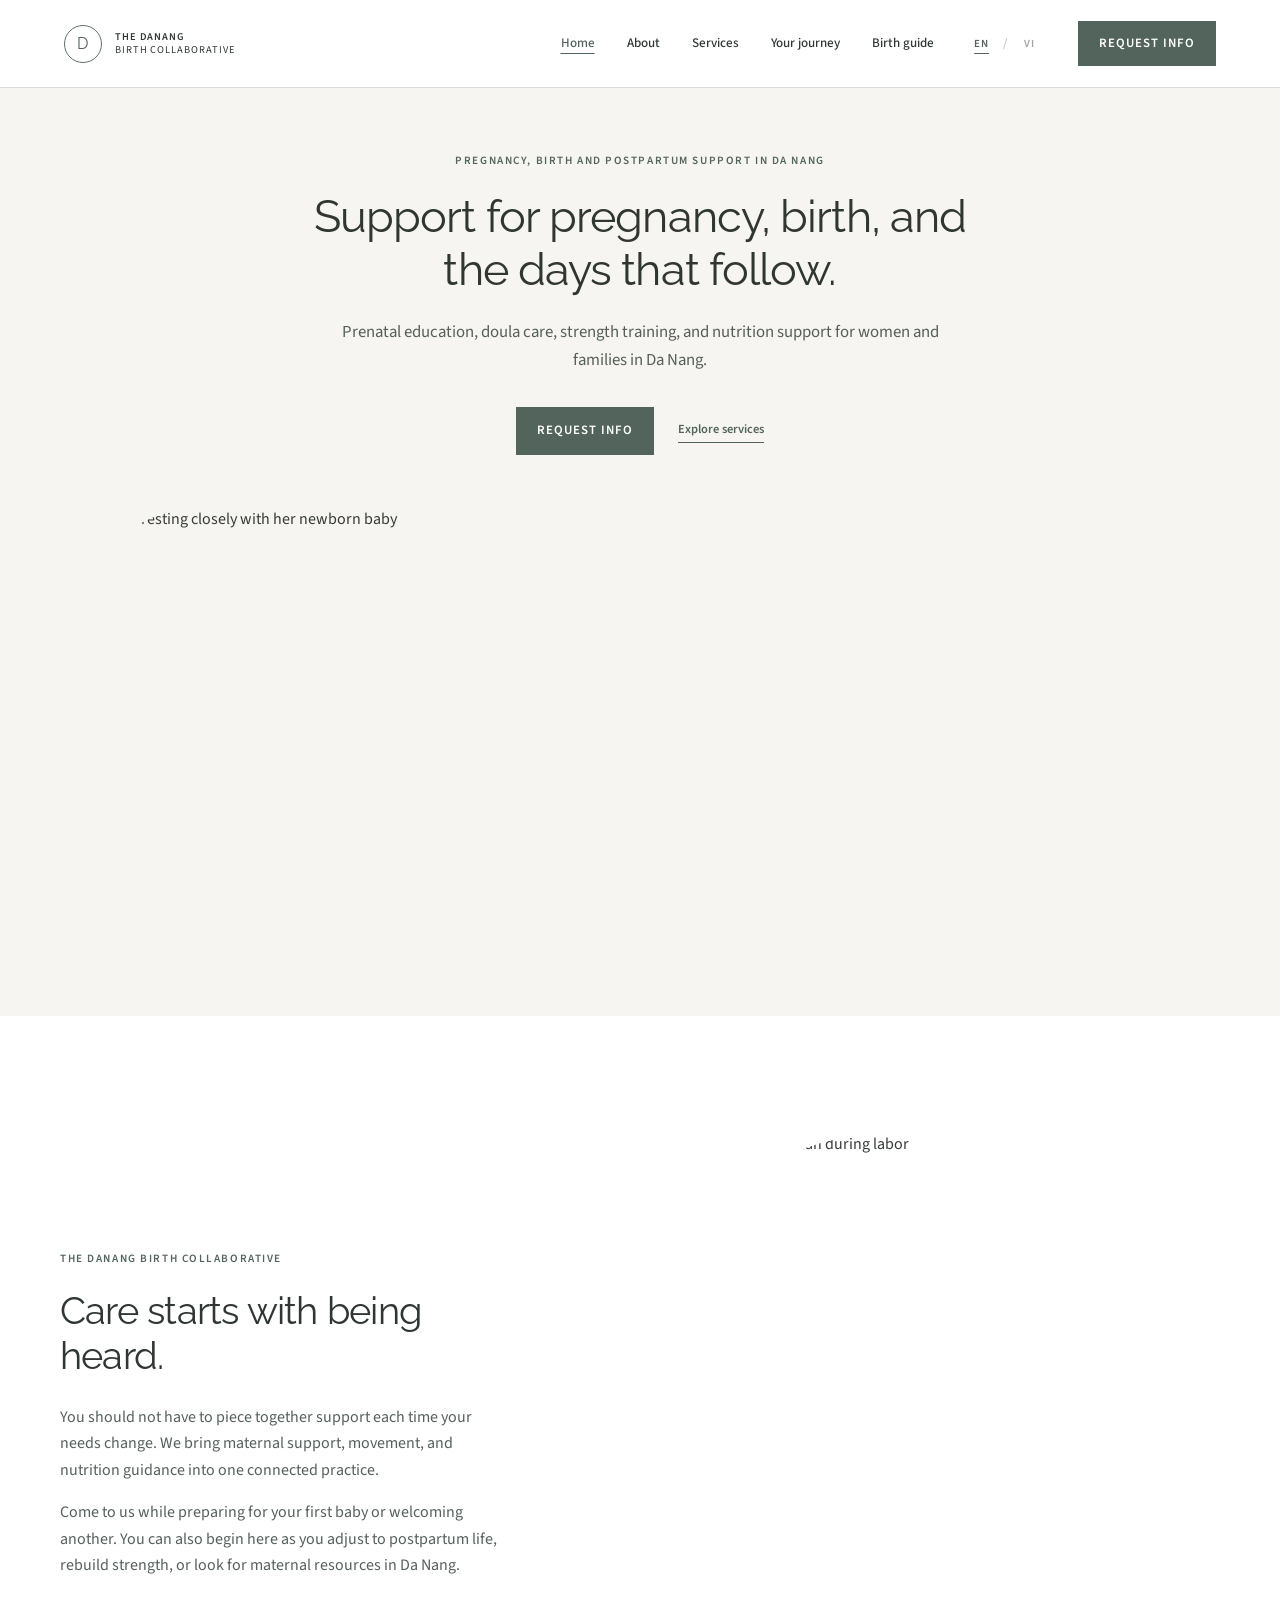
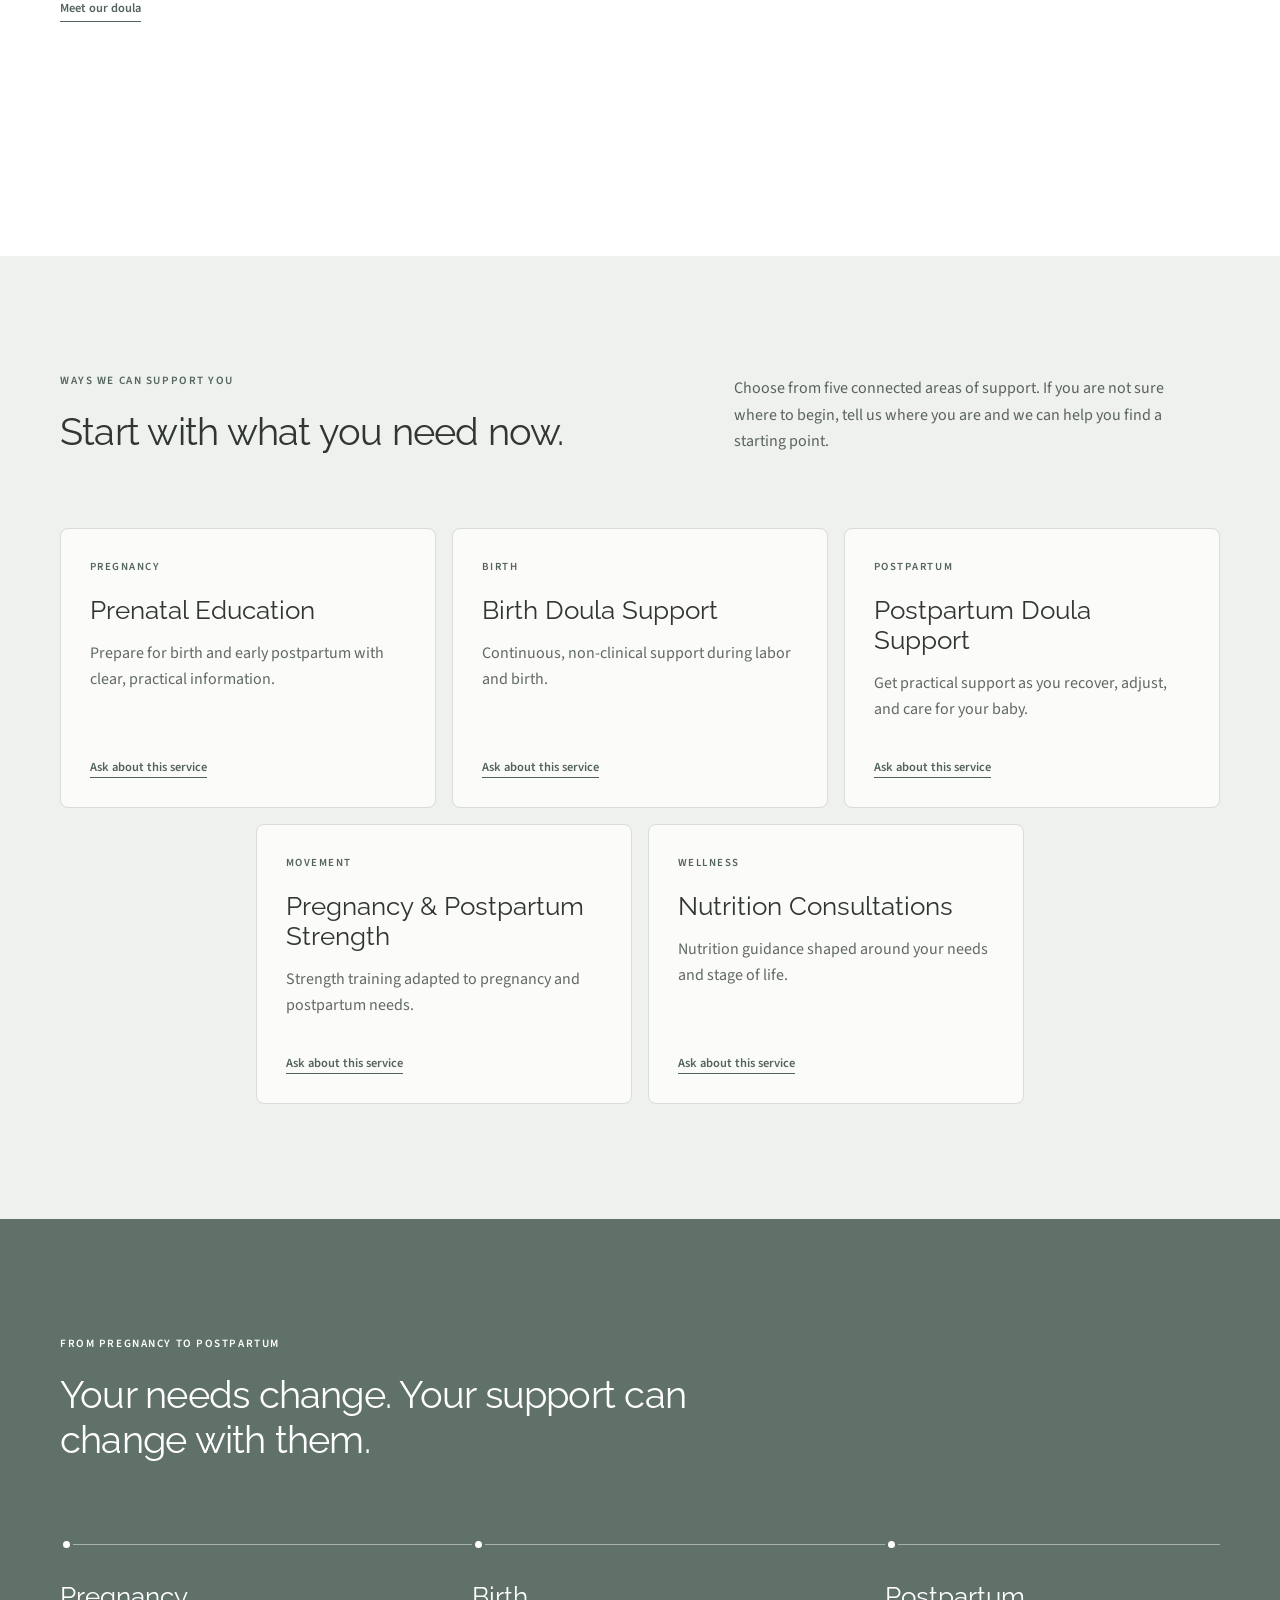
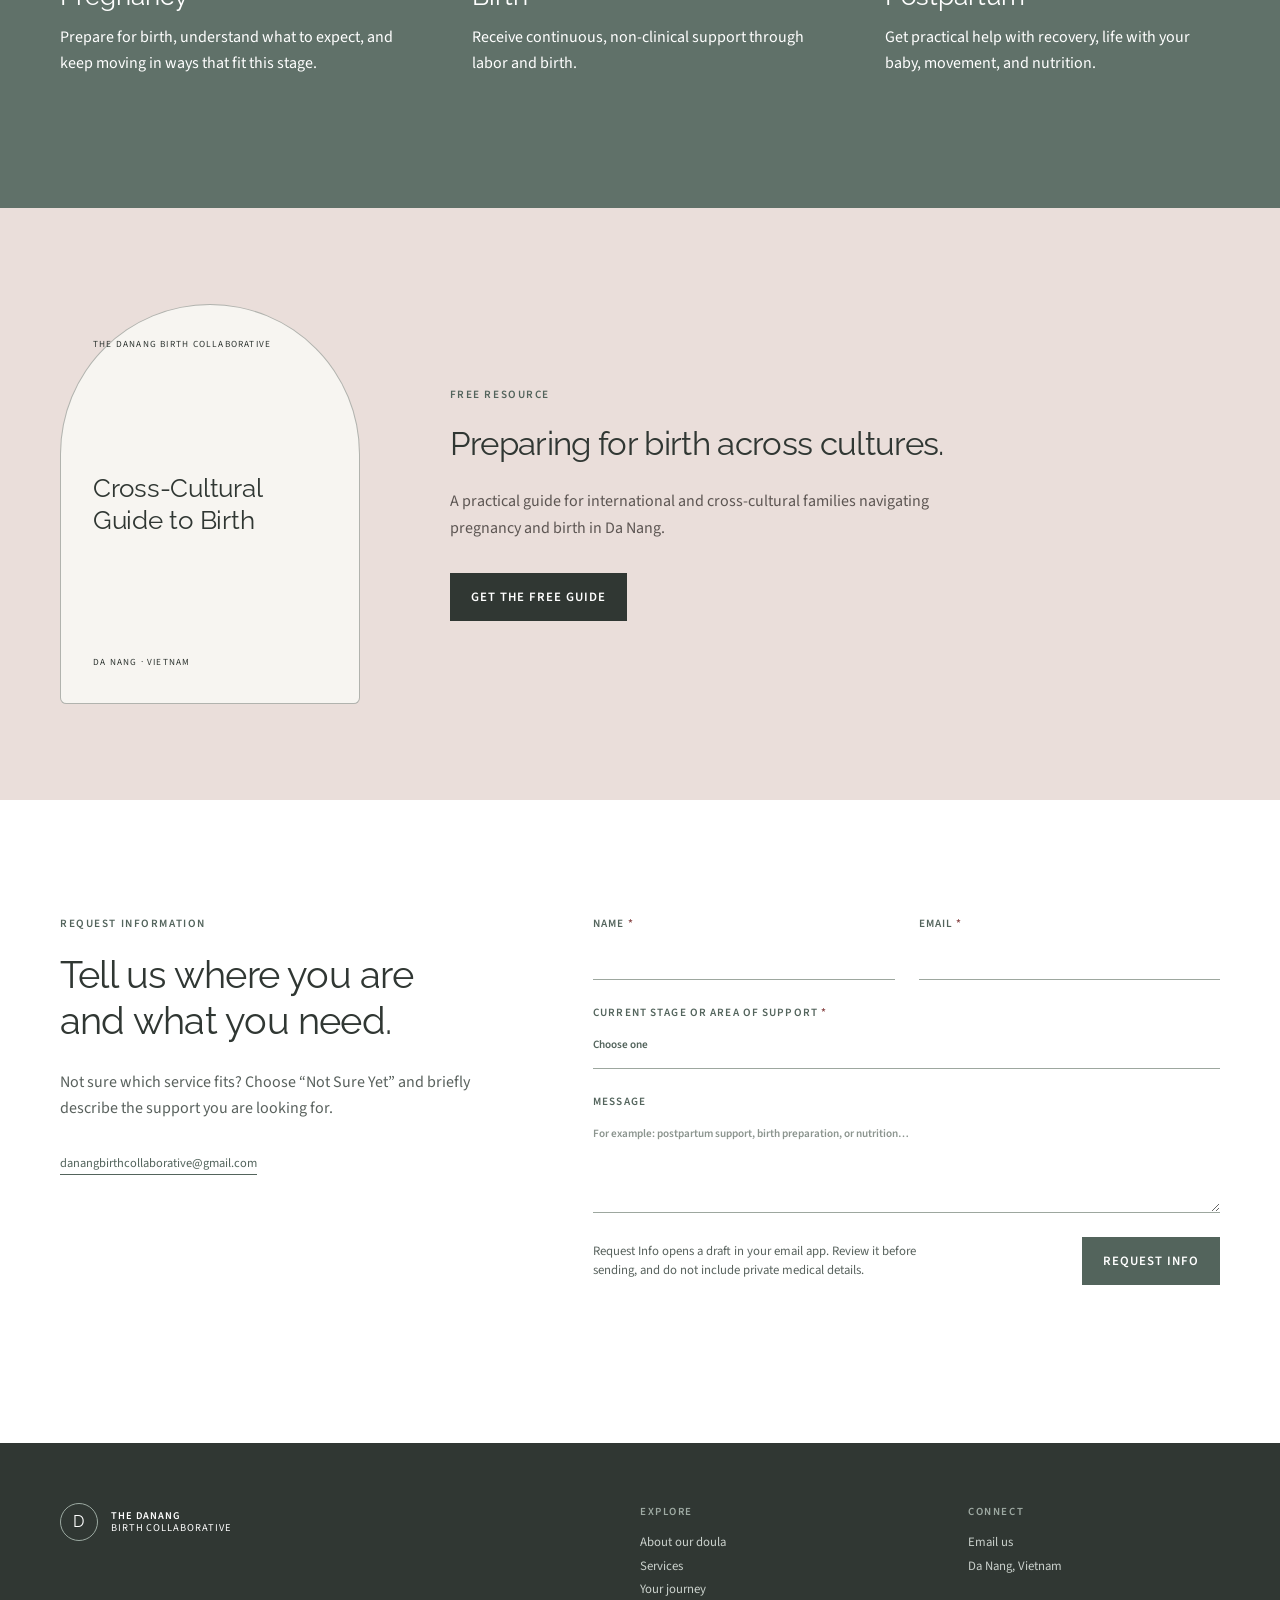
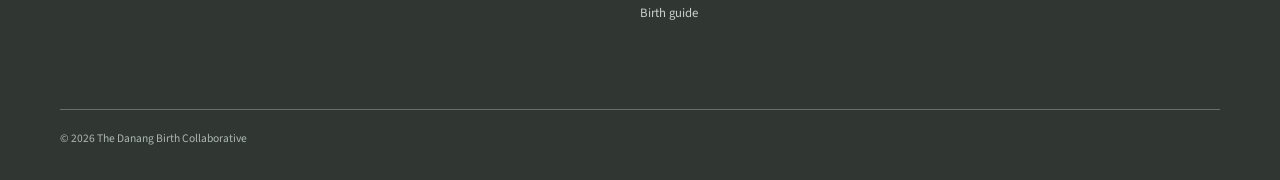
==== commit 48d6a9fd: "Refine typography scale across both demos" ====
--- a/demo-2/index.html
+++ b/demo-2/index.html
@@ -10,7 +10,7 @@
   <link rel="preconnect" href="https://fonts.googleapis.com">
   <link rel="preconnect" href="https://fonts.gstatic.com" crossorigin>
   <link href="https://fonts.googleapis.com/css2?family=Raleway:wght@400;500;600&amp;family=Source+Sans+3:wght@400;500;600&amp;display=swap" rel="stylesheet">
-  <link rel="stylesheet" href="styles.css?v=20260722-2">
+  <link rel="stylesheet" href="styles.css?v=20260722-3">
 </head>
 <body>
   <a class="skip-link" href="#main">Skip to content</a>
--- a/demo-2/styles.css
+++ b/demo-2/styles.css
@@ -96,7 +96,7 @@
   display: flex;
   align-items: center;
   gap: clamp(1rem, 2.5vw, 2.6rem);
-  font-size: 0.76rem;
+  font-size: 0.82rem;
   font-weight: 500;
 }
 .site-header nav > a:not(.nav-cta):hover {
@@ -112,7 +112,7 @@
   border: 1px solid var(--sage-dark);
   background: var(--sage-dark);
   color: #fff;
-  font-size: 0.7rem;
+  font-size: 0.8rem;
   font-weight: 600;
   letter-spacing: 0.08em;
   text-transform: uppercase;
@@ -141,7 +141,7 @@
 .eyebrow {
   margin: 0 0 1.2rem;
   color: var(--sage-dark);
-  font-size: 0.65rem;
+  font-size: 0.7rem;
   font-weight: 600;
   letter-spacing: 0.14em;
   text-transform: uppercase;
@@ -265,7 +265,7 @@
 }
 .service-grid article > span {
   color: var(--sage-dark);
-  font-size: 0.62rem;
+  font-size: 0.68rem;
   font-weight: 600;
   letter-spacing: 0.14em;
   text-transform: uppercase;
@@ -281,7 +281,7 @@
   margin-top: auto;
   align-self: flex-start;
   color: var(--sage-dark);
-  font-size: 0.72rem;
+  font-size: 0.78rem;
   font-weight: 600;
   border-bottom: 1px solid;
 }
@@ -410,7 +410,7 @@
   display: flex;
   flex-direction: column;
   color: var(--sage-dark);
-  font-size: 0.65rem;
+  font-size: 0.7rem;
   font-weight: 600;
   letter-spacing: 0.1em;
   text-transform: uppercase;
@@ -455,7 +455,7 @@
   max-width: 350px;
   margin: 0;
   color: #59635e;
-  font-size: 0.75rem;
+  font-size: 0.8rem;
   font-weight: 400;
   line-height: 1.55;
   letter-spacing: 0;
@@ -482,7 +482,7 @@
   align-items: flex-start;
   gap: 0.15rem;
   color: #cad1cc;
-  font-size: 0.75rem;
+  font-size: 0.8rem;
 }
 footer > div > p:not(.footer-label) {
   margin-bottom: 0;
@@ -490,7 +490,7 @@
 .footer-label {
   margin: 0 0 0.55rem;
   color: #9eaaa3;
-  font-size: 0.58rem;
+  font-size: 0.68rem;
   font-weight: 600;
   letter-spacing: 0.14em;
   text-transform: uppercase;
@@ -501,7 +501,7 @@
   padding-top: 1.2rem;
   border-top: 1px solid #65706a;
   color: #aeb8b1;
-  font-size: 0.65rem;
+  font-size: 0.72rem;
 }
 .reveal {
   transition:
@@ -887,7 +887,7 @@
 }
 .soft-contact-details span {
   color: #e4eae6;
-  font-size: 0.62rem;
+  font-size: 0.7rem;
   letter-spacing: 0.12em;
   text-transform: uppercase;
 }
@@ -909,7 +909,7 @@
   display: flex;
   flex-direction: column;
   color: var(--sage-dark);
-  font-size: 0.65rem;
+  font-size: 0.7rem;
   font-weight: 600;
   letter-spacing: 0.1em;
   text-transform: uppercase;
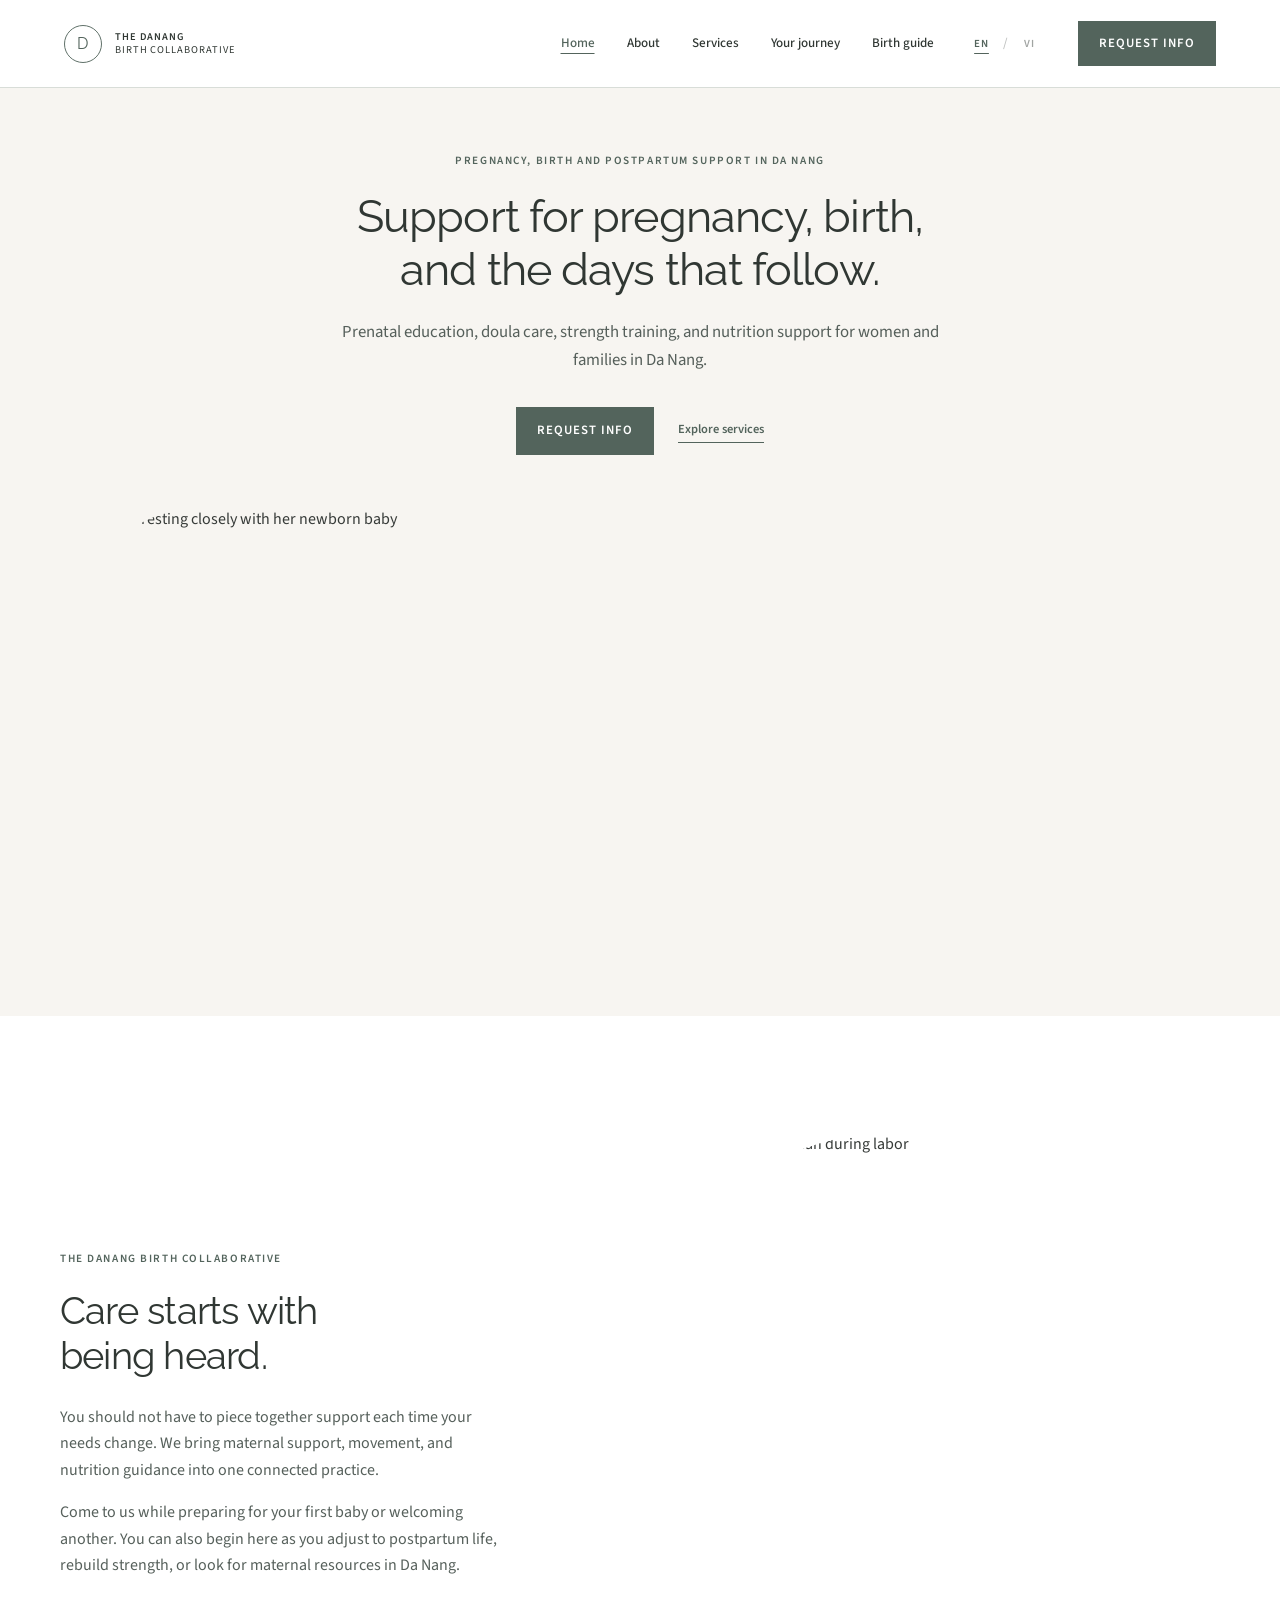
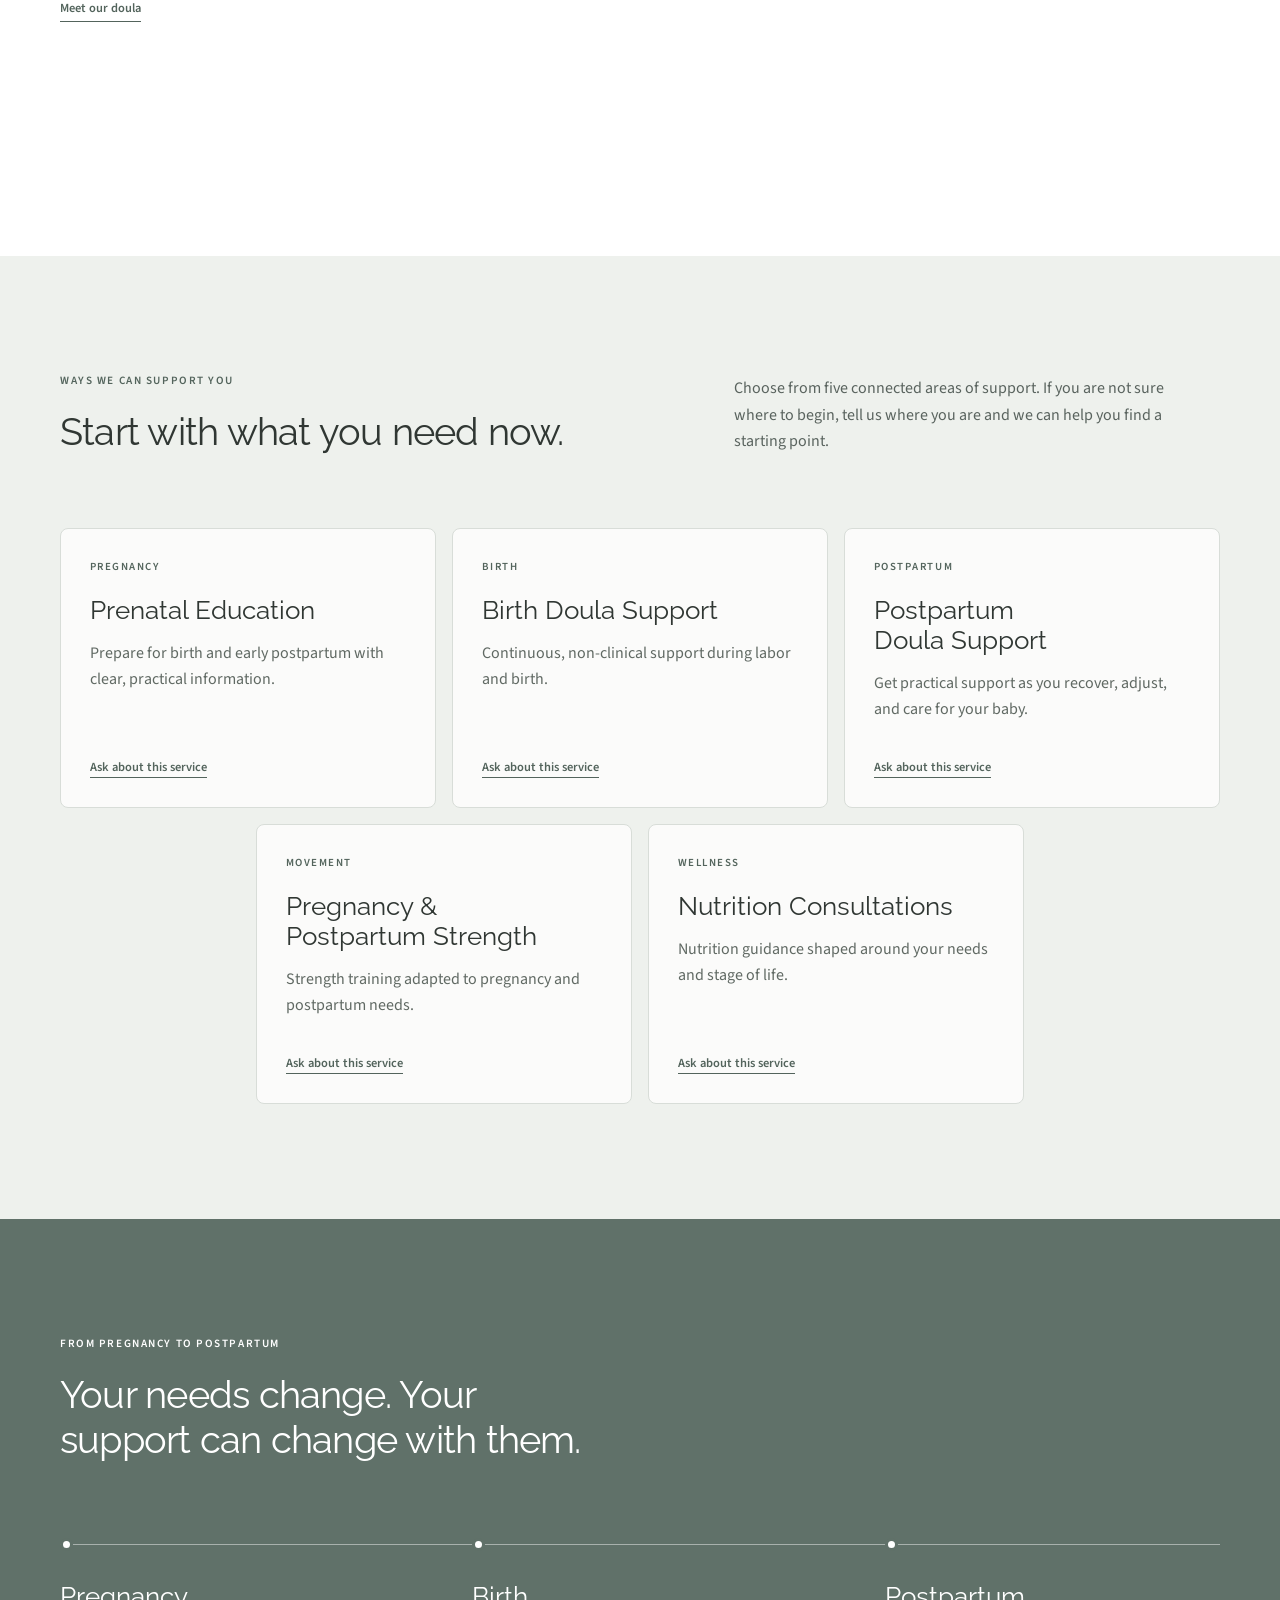
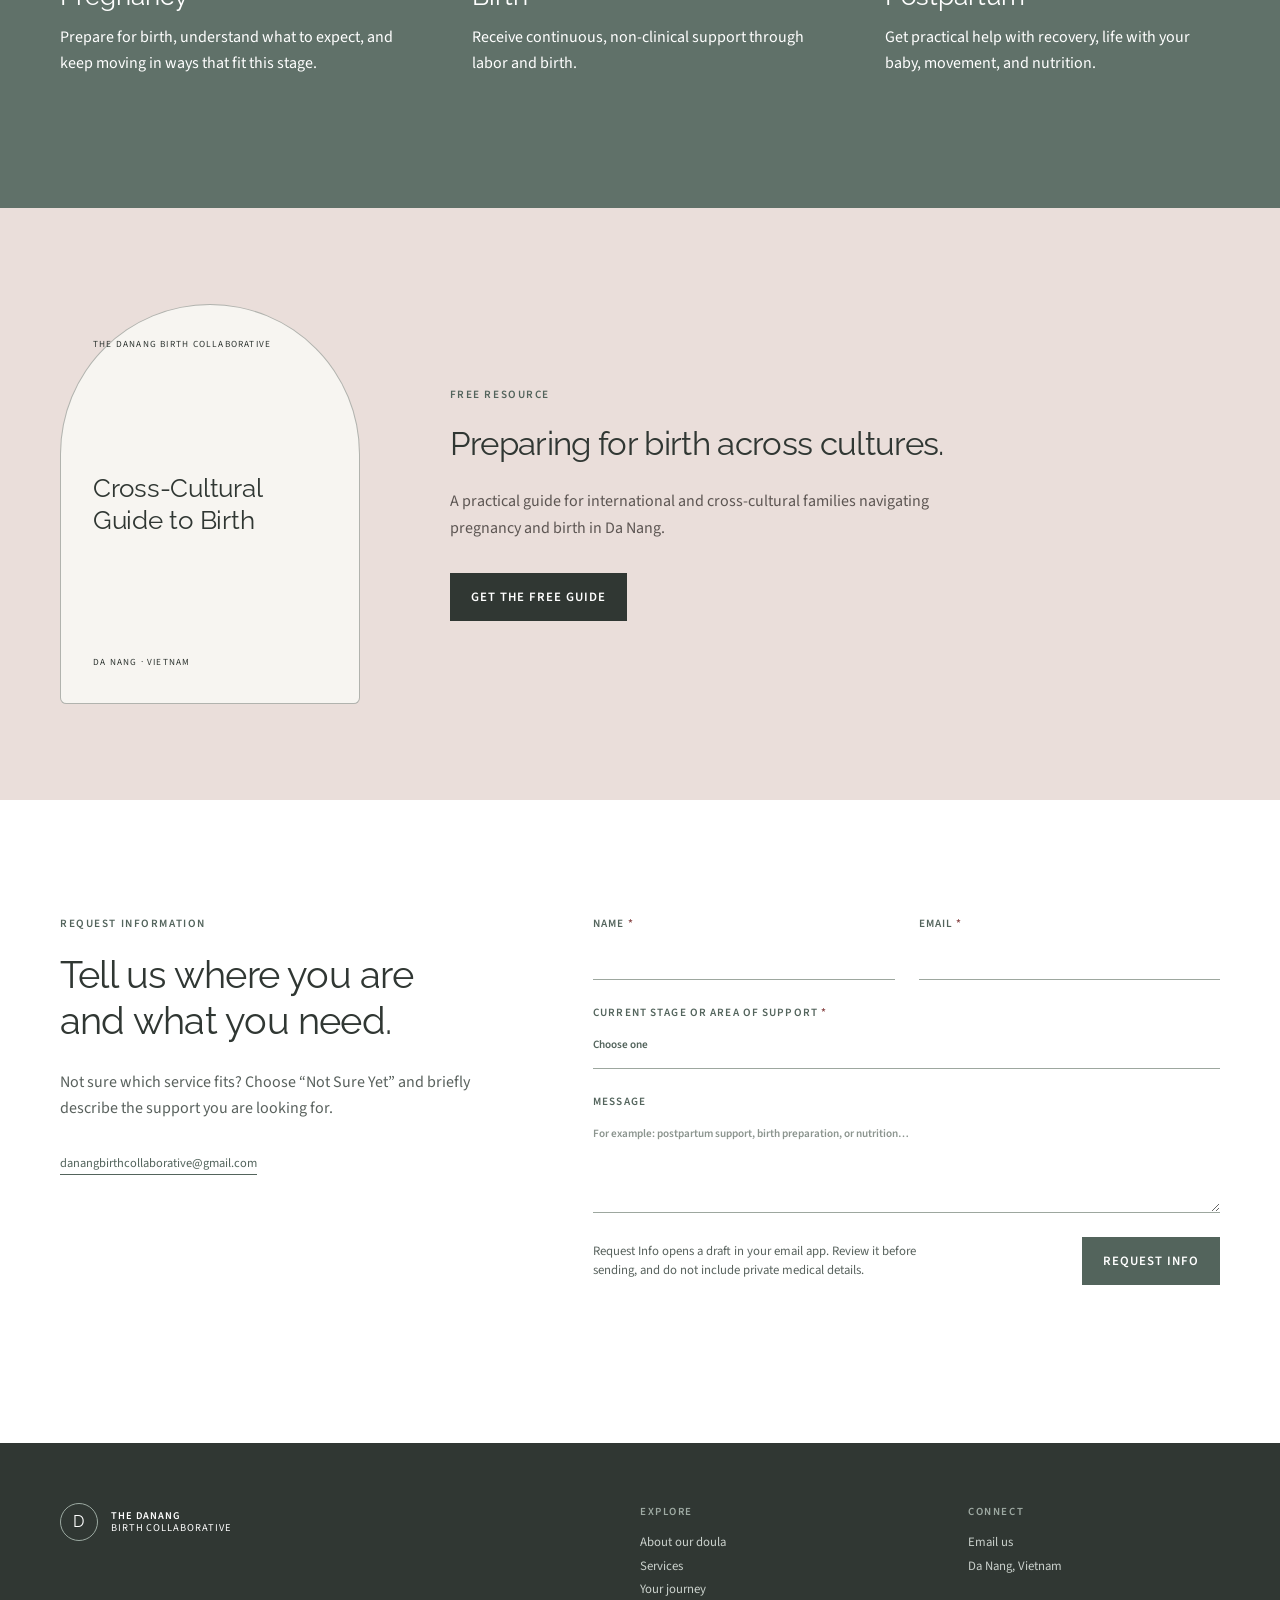
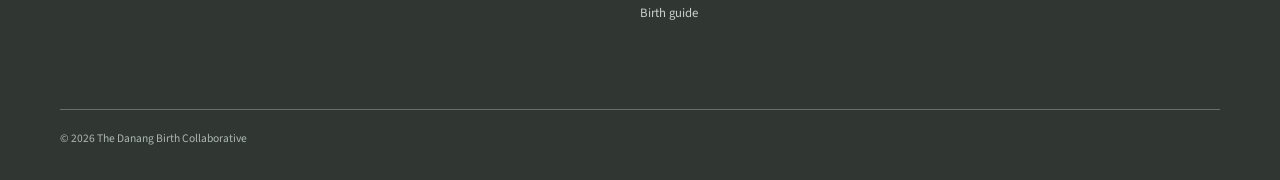
==== commit 794a506d: "Improve typography readability across demos" ====
--- a/demo-2/index.html
+++ b/demo-2/index.html
@@ -10,7 +10,7 @@
   <link rel="preconnect" href="https://fonts.googleapis.com">
   <link rel="preconnect" href="https://fonts.gstatic.com" crossorigin>
   <link href="https://fonts.googleapis.com/css2?family=Raleway:wght@400;500;600&amp;family=Source+Sans+3:wght@400;500;600&amp;display=swap" rel="stylesheet">
-  <link rel="stylesheet" href="styles.css?v=20260722-3">
+  <link rel="stylesheet" href="styles.css?v=20260722-4">
 </head>
 <body>
   <a class="skip-link" href="#main">Skip to content</a>
--- a/demo-2/styles.css
+++ b/demo-2/styles.css
@@ -158,6 +158,7 @@
   font-family: var(--display);
   font-weight: 400;
   line-height: 1.18;
+  text-wrap: balance;
 }
 h1 {
   max-width: 720px;
@@ -216,6 +217,7 @@
   letter-spacing: -0.02em;
 }
 .about-copy > p:not(.eyebrow) {
+  max-width: 62ch;
   color: #56605b;
 }
 .about-photo {
@@ -814,6 +816,7 @@
   letter-spacing: -0.02em;
 }
 .soft-story > div:last-child {
+  max-width: 62ch;
   padding-top: 1rem;
   color: #5d665f;
 }
@@ -821,7 +824,7 @@
   background: var(--mist);
 }
 .soft-values > header {
-  max-width: 720px;
+  max-width: 62ch;
   margin-bottom: 3.5rem;
 }
 .soft-value-grid {
@@ -1088,7 +1091,7 @@
   font-size: clamp(2.25rem, 3.2vw, 3rem);
 }
 .soft-practitioner > header > p:last-child {
-  max-width: 620px;
+  max-width: 62ch;
   color: #606963;
 }
 .soft-practitioner-card {
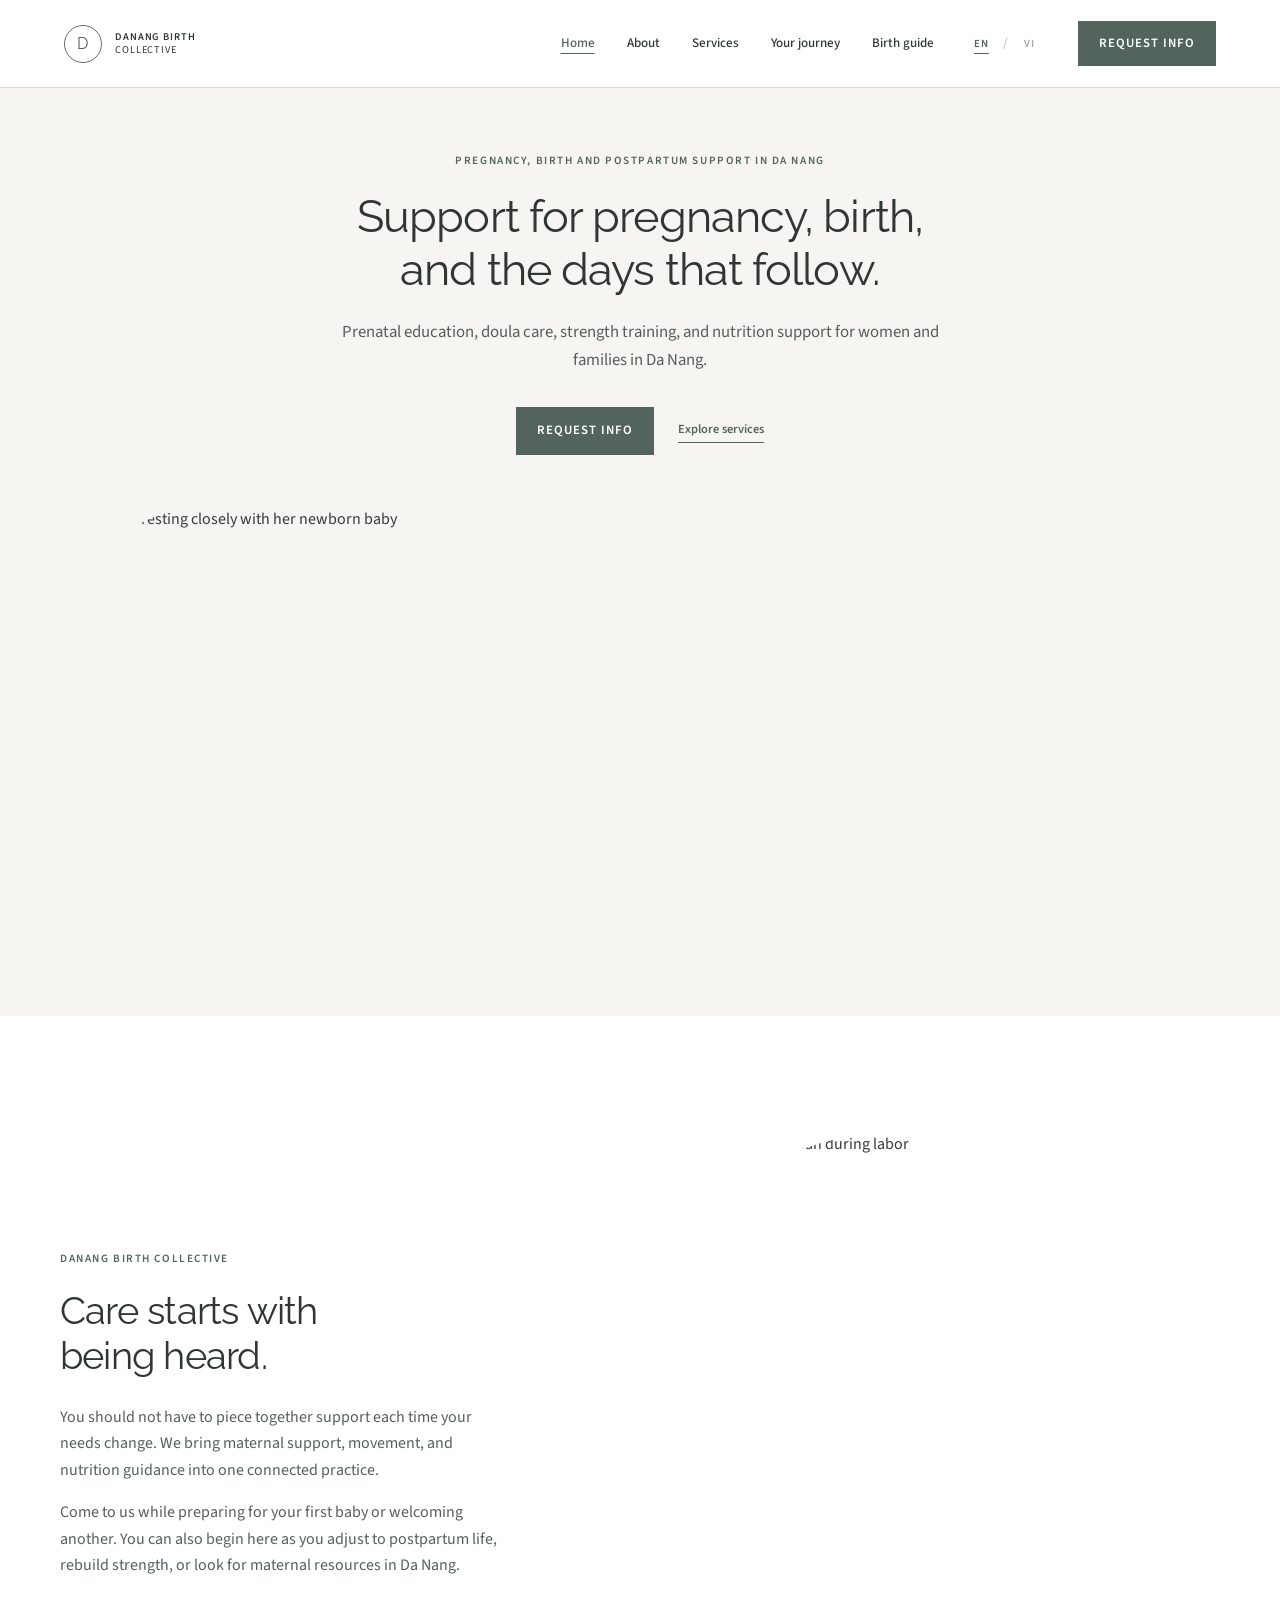
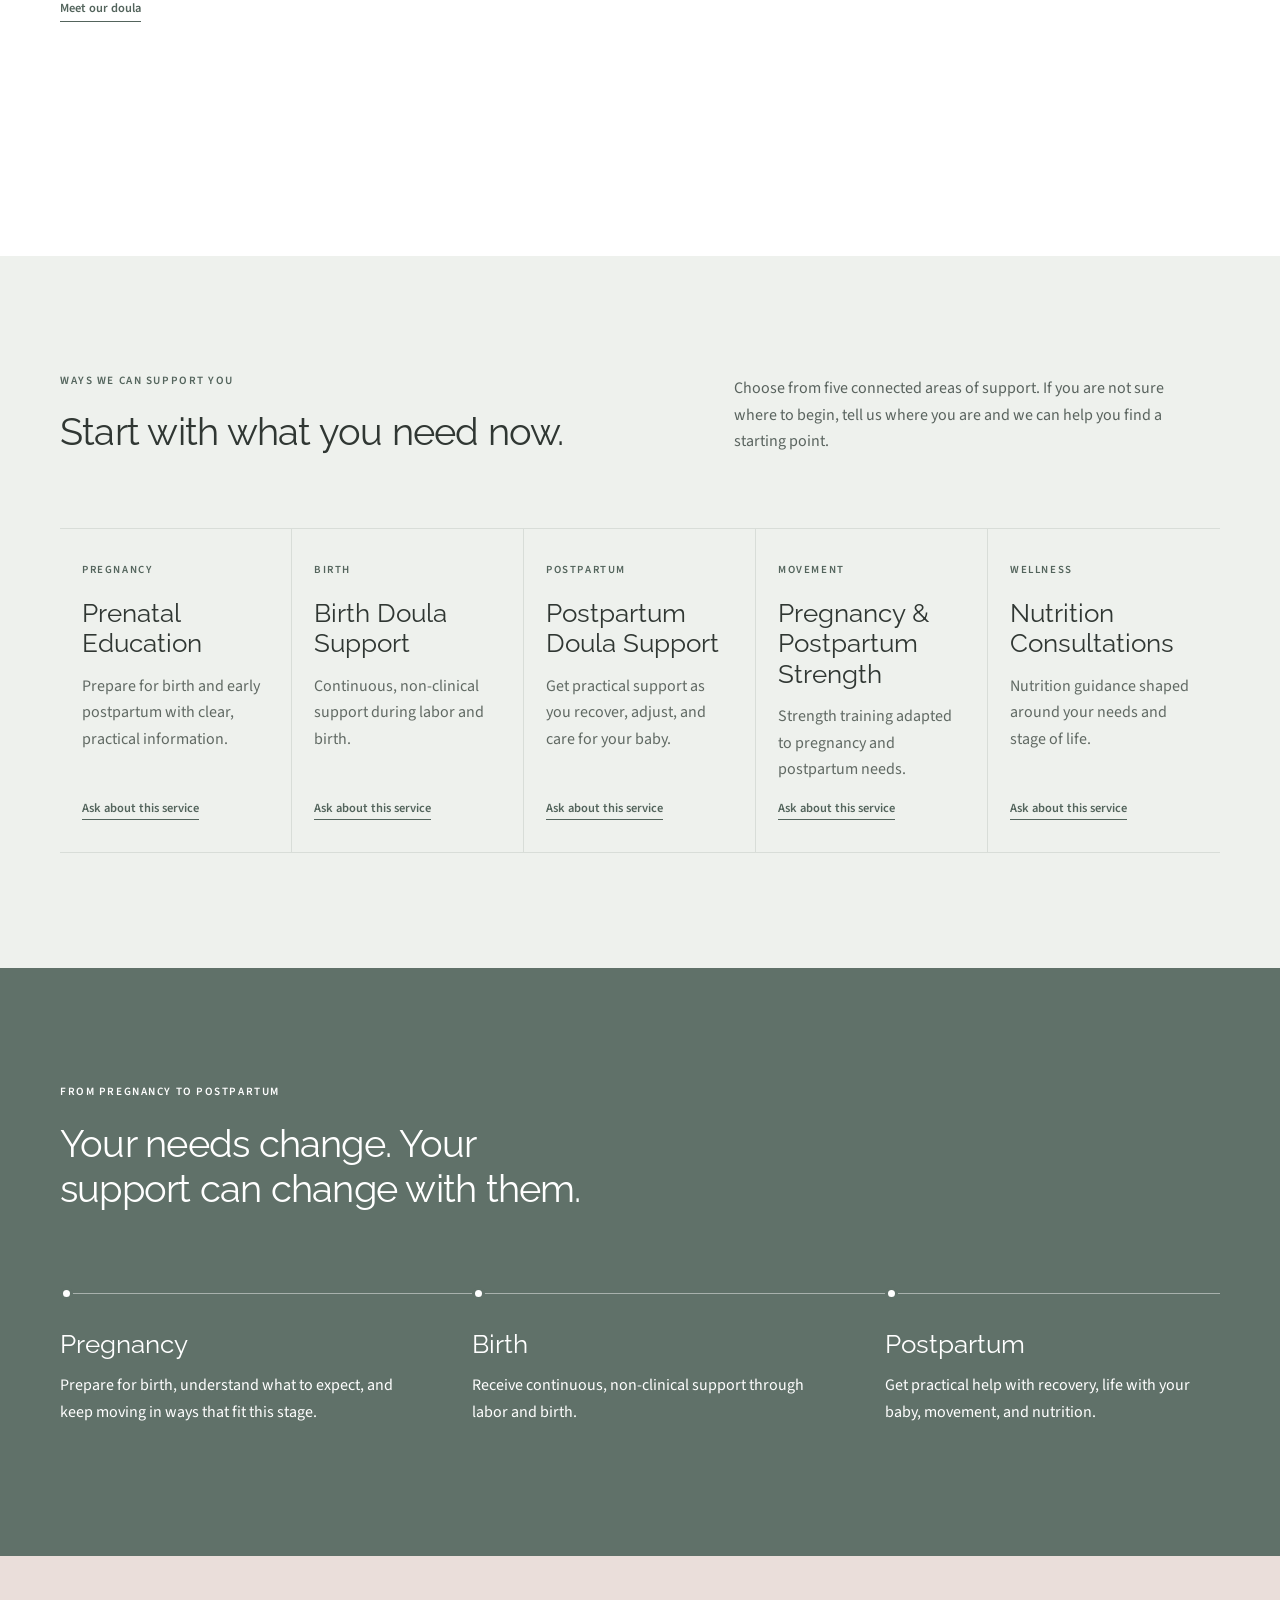
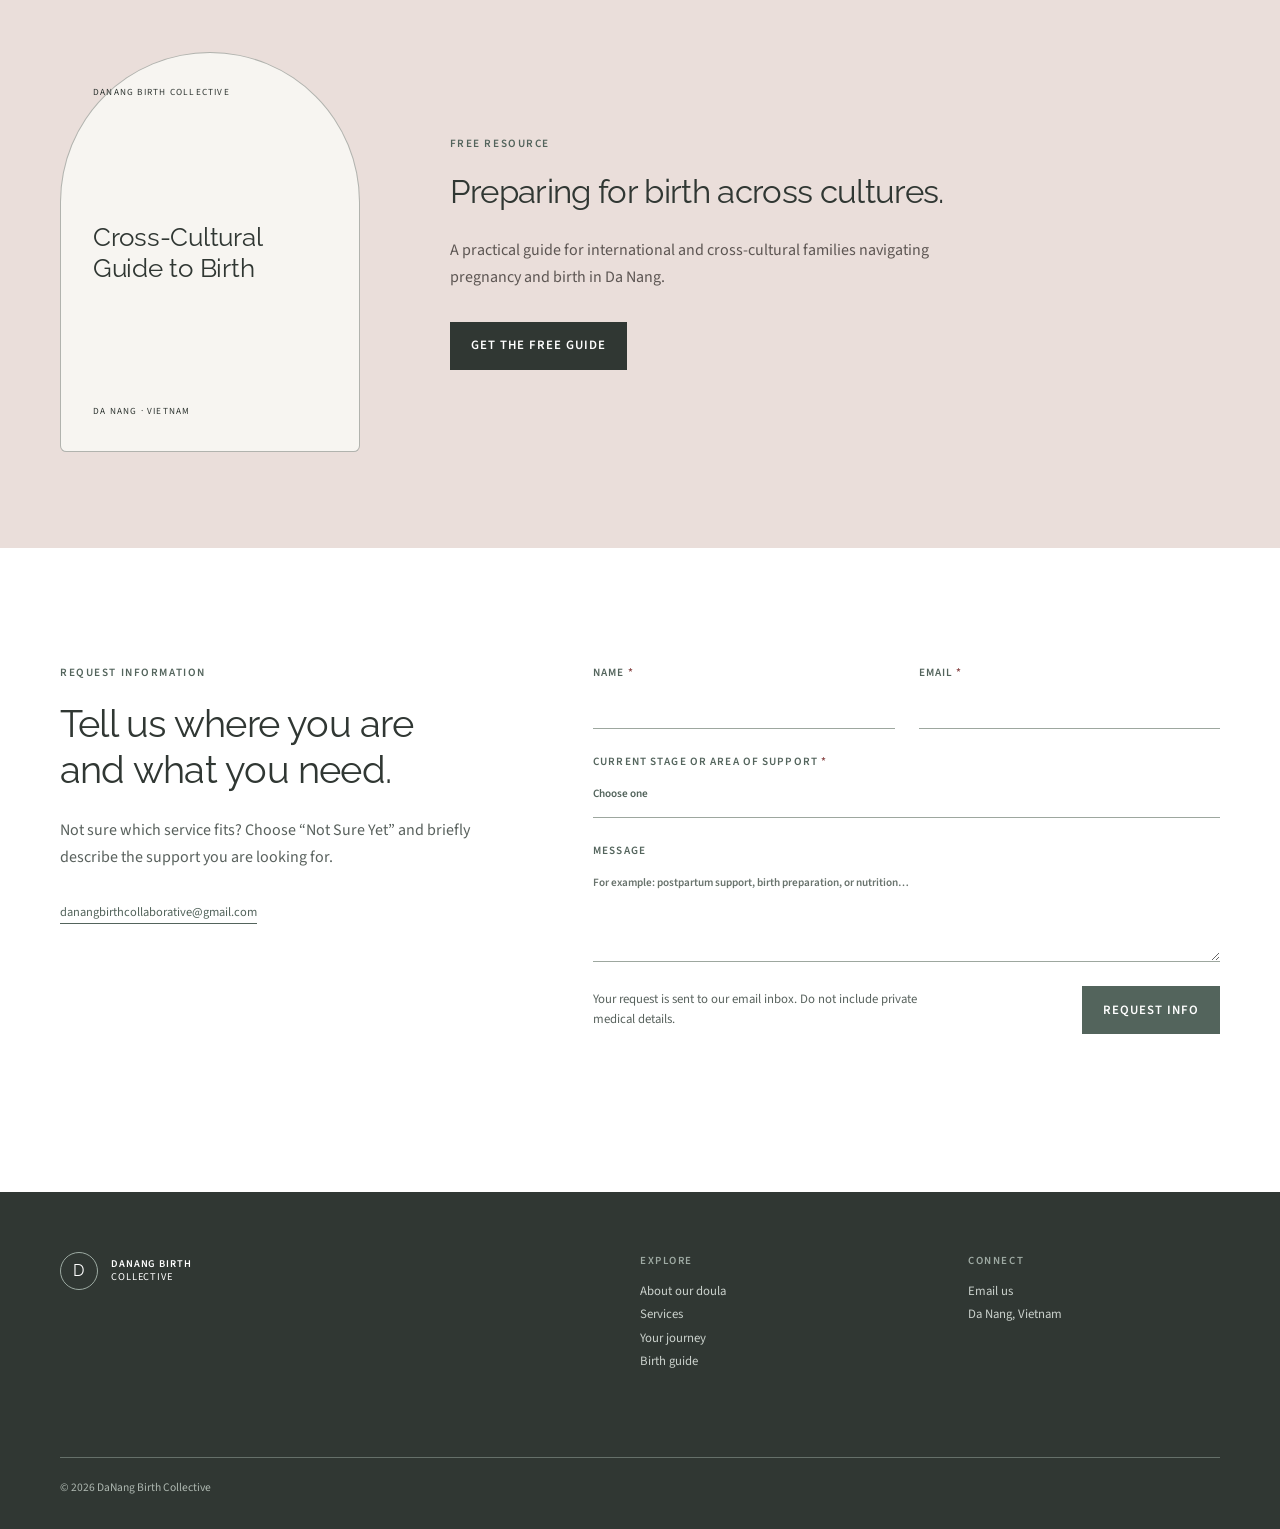
==== commit 98e43838: "Refine Demo 2 and update brand name" ====
--- a/demo-2/index.html
+++ b/demo-2/index.html
@@ -1,133 +1,439 @@
 <!doctype html>
 <html lang="en">
-<head>
-  <meta charset="utf-8">
-  <meta name="viewport" content="width=device-width, initial-scale=1">
-  <meta name="description" content="Prenatal education, birth and postpartum doula care, strength training, and nutrition support for women and families in Da Nang, Vietnam.">
-  <meta name="theme-color" content="#ffffff">
-  <title>The Danang Birth Collaborative | Doula Care in Da Nang</title>
-  <link rel="icon" href="../favicon.svg" type="image/svg+xml">
-  <link rel="preconnect" href="https://fonts.googleapis.com">
-  <link rel="preconnect" href="https://fonts.gstatic.com" crossorigin>
-  <link href="https://fonts.googleapis.com/css2?family=Raleway:wght@400;500;600&amp;family=Source+Sans+3:wght@400;500;600&amp;display=swap" rel="stylesheet">
-  <link rel="stylesheet" href="styles.css?v=20260722-4">
-</head>
-<body>
-  <a class="skip-link" href="#main">Skip to content</a>
-  <header class="site-header" id="top">
-    <a class="brand" href="#top" aria-label="The Danang Birth Collaborative home">
-      <span class="brand-mark" aria-hidden="true">D</span>
-      <span><strong>The Danang</strong>Birth Collaborative</span>
-    </a>
-    <div class="language-switcher mobile-language-switcher" role="group" aria-label="Language"><button type="button" data-lang="en" aria-pressed="true">EN</button><span aria-hidden="true">/</span><button type="button" data-lang="vi" aria-pressed="false">VI</button></div>
-    <button class="menu-button" type="button" aria-expanded="false" aria-controls="nav"><span>Menu</span><i aria-hidden="true"></i></button>
-    <nav id="nav" aria-label="Main navigation">
-      <a href="index.html" aria-current="page">Home</a>
-      <a href="about.html">About</a>
-      <a href="#services">Services</a>
-      <a href="#journey">Your journey</a>
-      <a href="#guide">Birth guide</a>
-      <div class="language-switcher desktop-language-switcher" role="group" aria-label="Language"><button type="button" data-lang="en" aria-pressed="true">EN</button><span aria-hidden="true">/</span><button type="button" data-lang="vi" aria-pressed="false">VI</button></div>
-      <a class="nav-cta" href="contact.html">Request Info</a>
-    </nav>
-  </header>
-
-  <main id="main">
-    <section class="hero">
-      <div class="hero-copy reveal">
-        <p class="eyebrow">Pregnancy, birth and postpartum support in Da Nang</p>
-        <h1>Support for pregnancy, birth, and the days that follow.</h1>
-        <p>Prenatal education, doula care, strength training, and nutrition support for women and families in Da Nang.</p>
-        <div class="hero-actions"><a class="button" href="contact.html">Request Info</a><a class="text-link" href="#services">Explore services</a></div>
+  <head>
+    <meta charset="utf-8" />
+    <meta name="viewport" content="width=device-width, initial-scale=1" />
+    <meta
+      name="description"
+      content="Prenatal education, birth and postpartum doula care, strength training, and nutrition support for women and families in Da Nang, Vietnam."
+    />
+    <meta name="theme-color" content="#ffffff" />
+    <title>DaNang Birth Collective | Doula Care in Da Nang</title>
+    <link rel="icon" href="../favicon.svg" type="image/svg+xml" />
+    <link rel="preconnect" href="https://fonts.googleapis.com" />
+    <link rel="preconnect" href="https://fonts.gstatic.com" crossorigin />
+    <link
+      href="https://fonts.googleapis.com/css2?family=Raleway:wght@400;500;600&amp;family=Source+Sans+3:wght@400;500;600&amp;display=swap"
+      rel="stylesheet"
+    />
+    <link rel="stylesheet" href="styles.css?v=20260723-1" />
+  </head>
+  <body>
+    <a class="skip-link" href="#main">Skip to content</a>
+    <header class="site-header" id="top">
+      <a class="brand" href="#top" aria-label="DaNang Birth Collective home">
+        <span class="brand-mark" aria-hidden="true">D</span>
+        <span><strong>DaNang Birth</strong>Collective</span>
+      </a>
+      <div
+        class="language-switcher mobile-language-switcher"
+        role="group"
+        aria-label="Language"
+      >
+        <button type="button" data-lang="en" aria-pressed="true">EN</button
+        ><span aria-hidden="true">/</span
+        ><button type="button" data-lang="vi" aria-pressed="false">VI</button>
       </div>
-      <figure class="hero-photo reveal"><img src="https://images.unsplash.com/photo-1544126592-807ade215a0b?auto=format&amp;fit=crop&amp;w=2000&amp;q=85" alt="A mother resting closely with her newborn baby" width="2000" height="1333" fetchpriority="high"></figure>
-    </section>
-
-    <section class="about section" id="about">
-      <div class="about-copy reveal">
-        <p class="eyebrow">The Danang Birth Collaborative</p>
-        <h2>Care starts with being heard.</h2>
-        <p>You should not have to piece together support each time your needs change. We bring maternal support, movement, and nutrition guidance into one connected practice.</p>
-        <p>Come to us while preparing for your first baby or welcoming another. You can also begin here as you adjust to postpartum life, rebuild strength, or look for maternal resources in Da Nang.</p>
-        <a class="text-link" href="about.html">Meet our doula</a>
+      <button
+        class="menu-button"
+        type="button"
+        aria-expanded="false"
+        aria-controls="nav"
+      >
+        <span>Menu</span><i aria-hidden="true"></i>
+      </button>
+      <nav id="nav" aria-label="Main navigation">
+        <a href="index.html" aria-current="page">Home</a>
+        <a href="about.html">About</a>
+        <a href="#services">Services</a>
+        <a href="#journey">Your journey</a>
+        <a href="#guide">Birth guide</a>
+        <div
+          class="language-switcher desktop-language-switcher"
+          role="group"
+          aria-label="Language"
+        >
+          <button type="button" data-lang="en" aria-pressed="true">EN</button
+          ><span aria-hidden="true">/</span
+          ><button type="button" data-lang="vi" aria-pressed="false">VI</button>
+        </div>
+        <a class="nav-cta" href="contact.html">Request Info</a>
+      </nav>
+    </header>
+
+    <main id="main">
+      <section class="hero">
+        <div class="hero-copy reveal">
+          <p class="eyebrow">
+            Pregnancy, birth and postpartum support in Da Nang
+          </p>
+          <h1>Support for pregnancy, birth, and the days that follow.</h1>
+          <p>
+            Prenatal education, doula care, strength training, and nutrition
+            support for women and families in Da Nang.
+          </p>
+          <div class="hero-actions">
+            <a class="button" href="contact.html">Request Info</a
+            ><a class="text-link" href="#services">Explore services</a>
+          </div>
+        </div>
+        <figure class="hero-photo reveal">
+          <img
+            src="https://images.unsplash.com/photo-1544126592-807ade215a0b?auto=format&amp;fit=crop&amp;w=2000&amp;q=85"
+            alt="A mother resting closely with her newborn baby"
+            width="2000"
+            height="1333"
+            fetchpriority="high"
+          />
+        </figure>
+      </section>
+
+      <section class="about section" id="about">
+        <div class="about-copy reveal">
+          <p class="eyebrow">DaNang Birth Collective</p>
+          <h2>Care starts with being heard.</h2>
+          <p>
+            You should not have to piece together support each time your needs
+            change. We bring maternal support, movement, and nutrition guidance
+            into one connected practice.
+          </p>
+          <p>
+            Come to us while preparing for your first baby or welcoming another.
+            You can also begin here as you adjust to postpartum life, rebuild
+            strength, or look for maternal resources in Da Nang.
+          </p>
+          <a class="text-link" href="about.html">Meet our doula</a>
+        </div>
+        <figure class="about-photo reveal">
+          <a href="about.html" aria-label="Learn about our doula"
+            ><img
+              src="https://images.unsplash.com/photo-1633611609075-24f7677c49b8?auto=format&amp;fit=crop&amp;w=1600&amp;q=85"
+              alt="A doula comforting a woman during labor"
+              width="1600"
+              height="1060"
+              loading="lazy"
+          /></a>
+        </figure>
+      </section>
+
+      <section class="services section" id="services">
+        <header class="section-heading reveal">
+          <div>
+            <p class="eyebrow">Ways we can support you</p>
+            <h2>Start with what you need now.</h2>
+          </div>
+          <p>
+            Choose from five connected areas of support. If you are not sure
+            where to begin, tell us where you are and we can help you find a
+            starting point.
+          </p>
+        </header>
+        <div class="service-grid">
+          <article class="reveal">
+            <span>Pregnancy</span>
+            <h3>Prenatal Education</h3>
+            <p>
+              Prepare for birth and early postpartum with clear, practical
+              information.
+            </p>
+            <a href="contact.html" aria-label="Ask about Prenatal Education"
+              >Ask about this service</a
+            >
+          </article>
+          <article class="reveal">
+            <span>Birth</span>
+            <h3>Birth Doula Support</h3>
+            <p>Continuous, non-clinical support during labor and birth.</p>
+            <a href="contact.html" aria-label="Ask about Birth Doula Support"
+              >Ask about this service</a
+            >
+          </article>
+          <article class="reveal">
+            <span>Postpartum</span>
+            <h3>Postpartum Doula Support</h3>
+            <p>
+              Get practical support as you recover, adjust, and care for your
+              baby.
+            </p>
+            <a
+              href="contact.html"
+              aria-label="Ask about Postpartum Doula Support"
+              >Ask about this service</a
+            >
+          </article>
+          <article class="reveal">
+            <span>Movement</span>
+            <h3>Pregnancy &amp; Postpartum Strength</h3>
+            <p>Strength training adapted to pregnancy and postpartum needs.</p>
+            <a href="contact.html" aria-label="Ask about strength training"
+              >Ask about this service</a
+            >
+          </article>
+          <article class="reveal">
+            <span>Wellness</span>
+            <h3>Nutrition Consultations</h3>
+            <p>
+              Nutrition guidance shaped around your needs and stage of life.
+            </p>
+            <a
+              href="contact.html"
+              aria-label="Ask about Nutrition Consultations"
+              >Ask about this service</a
+            >
+          </article>
+        </div>
+      </section>
+
+      <section class="journey section" id="journey">
+        <div class="journey-heading reveal">
+          <p class="eyebrow">From pregnancy to postpartum</p>
+          <h2>Your needs change. Your support can change with them.</h2>
+        </div>
+        <div class="care-ribbon">
+          <article class="reveal">
+            <i aria-hidden="true"></i>
+            <h3>Pregnancy</h3>
+            <p>
+              Prepare for birth, understand what to expect, and keep moving in
+              ways that fit this stage.
+            </p>
+          </article>
+          <article class="reveal">
+            <i aria-hidden="true"></i>
+            <h3>Birth</h3>
+            <p>
+              Receive continuous, non-clinical support through labor and birth.
+            </p>
+          </article>
+          <article class="reveal">
+            <i aria-hidden="true"></i>
+            <h3>Postpartum</h3>
+            <p>
+              Get practical help with recovery, life with your baby, movement,
+              and nutrition.
+            </p>
+          </article>
+        </div>
+      </section>
+
+      <section class="guide section" id="guide">
+        <a
+          class="guide-card reveal"
+          href="../output/pdf/cross-cultural-guide-to-birth.pdf"
+          data-guide-trigger
+          aria-haspopup="dialog"
+          aria-label="Get the free Cross-Cultural Guide to Birth"
+          ><small>DANANG BIRTH COLLECTIVE</small
+          ><strong>Cross-Cultural<br />Guide to Birth</strong
+          ><span>DA NANG · VIETNAM</span></a
+        >
+        <div class="guide-copy reveal">
+          <p class="eyebrow">Free resource</p>
+          <h2>Preparing for birth across cultures.</h2>
+          <p>
+            A practical guide for international and cross-cultural families
+            navigating pregnancy and birth in Da Nang.
+          </p>
+          <a
+            class="button button-light"
+            href="../output/pdf/cross-cultural-guide-to-birth.pdf"
+            data-guide-trigger
+            aria-haspopup="dialog"
+            >Get the free guide</a
+          >
+        </div>
+      </section>
+
+      <section class="contact section" id="contact">
+        <div class="contact-copy reveal">
+          <p class="eyebrow">Request information</p>
+          <h2>Tell us where you are and what you need.</h2>
+          <p>
+            Not sure which service fits? Choose “Not Sure Yet” and briefly
+            describe the support you are looking for.
+          </p>
+          <a href="mailto:danangbirthcollaborative@gmail.com"
+            >danangbirthcollaborative@gmail.com</a
+          >
+        </div>
+        <form
+          id="contact-form"
+          class="reveal"
+          action="https://formsubmit.co/danangbirthcollaborative@gmail.com"
+          method="post"
+        >
+          <input
+            type="hidden"
+            name="_subject"
+            value="New website inquiry - DaNang Birth Collective"
+          />
+          <input type="hidden" name="_template" value="table" />
+          <input type="hidden" name="_captcha" value="false" />
+          <input
+            type="hidden"
+            name="_next"
+            value="https://nguyenvuong789.github.io/danang-birth-collaborative-demo/demo-2/?request=sent#contact"
+          />
+          <label
+            ><span class="label-text"
+              >Name <span aria-hidden="true">*</span></span
+            ><input
+              id="name"
+              name="name"
+              type="text"
+              autocomplete="name"
+              required
+          /></label>
+          <label
+            ><span class="label-text"
+              >Email <span aria-hidden="true">*</span></span
+            ><input
+              id="email"
+              name="email"
+              type="email"
+              autocomplete="email"
+              spellcheck="false"
+              required
+          /></label>
+          <label class="full"
+            ><span class="label-text"
+              >Current stage or area of support
+              <span aria-hidden="true">*</span></span
+            ><select id="stage" name="stage" required>
+              <option value="">Choose one</option>
+              <option>Pregnancy</option>
+              <option>Preparing for Birth</option>
+              <option>Postpartum</option>
+              <option>Fitness and Strength</option>
+              <option>Nutrition</option>
+              <option>Other Support</option>
+              <option>Not Sure Yet</option>
+            </select></label
+          >
+          <label class="full"
+            >Message<textarea
+              id="message"
+              name="message"
+              rows="4"
+              placeholder="For example: postpartum support, birth preparation, or nutrition…"
+            ></textarea>
+          </label>
+          <div class="form-footer full">
+            <p>
+              Your request is sent to our email inbox. Do not include private
+              medical details.
+            </p>
+            <button class="button" type="submit">Request Info</button>
+          </div>
+          <p class="form-message full" role="status" aria-live="polite"></p>
+        </form>
+      </section>
+    </main>
+
+    <footer id="footer">
+      <a class="brand" href="#top"
+        ><span class="brand-mark" aria-hidden="true">D</span
+        ><span><strong>DaNang Birth</strong>Collective</span></a
+      >
+      <div>
+        <p class="footer-label">Explore</p>
+        <a href="about.html">About our doula</a><a href="#services">Services</a
+        ><a href="#journey">Your journey</a><a href="#guide">Birth guide</a>
       </div>
-      <figure class="about-photo reveal"><a href="about.html" aria-label="Learn about our doula"><img src="https://images.unsplash.com/photo-1633611609075-24f7677c49b8?auto=format&amp;fit=crop&amp;w=1600&amp;q=85" alt="A doula comforting a woman during labor" width="1600" height="1060" loading="lazy"></a></figure>
-    </section>
-
-    <section class="services section" id="services">
-      <header class="section-heading reveal">
-        <div><p class="eyebrow">Ways we can support you</p><h2>Start with what you need now.</h2></div>
-        <p>Choose from five connected areas of support. If you are not sure where to begin, tell us where you are and we can help you find a starting point.</p>
-      </header>
-      <div class="service-grid">
-        <article class="reveal"><span>Pregnancy</span><h3>Prenatal Education</h3><p>Prepare for birth and early postpartum with clear, practical information.</p><a href="contact.html" aria-label="Ask about Prenatal Education">Ask about this service</a></article>
-        <article class="reveal"><span>Birth</span><h3>Birth Doula Support</h3><p>Continuous, non-clinical support during labor and birth.</p><a href="contact.html" aria-label="Ask about Birth Doula Support">Ask about this service</a></article>
-        <article class="reveal"><span>Postpartum</span><h3>Postpartum Doula Support</h3><p>Get practical support as you recover, adjust, and care for your baby.</p><a href="contact.html" aria-label="Ask about Postpartum Doula Support">Ask about this service</a></article>
-        <article class="reveal"><span>Movement</span><h3>Pregnancy &amp; Postpartum Strength</h3><p>Strength training adapted to pregnancy and postpartum needs.</p><a href="contact.html" aria-label="Ask about strength training">Ask about this service</a></article>
-        <article class="reveal"><span>Wellness</span><h3>Nutrition Consultations</h3><p>Nutrition guidance shaped around your needs and stage of life.</p><a href="contact.html" aria-label="Ask about Nutrition Consultations">Ask about this service</a></article>
+      <div>
+        <p class="footer-label">Connect</p>
+        <a href="mailto:danangbirthcollaborative@gmail.com">Email us</a>
+        <p>Da Nang, Vietnam</p>
       </div>
-    </section>
-
-    <section class="journey section" id="journey">
-      <div class="journey-heading reveal"><p class="eyebrow">From pregnancy to postpartum</p><h2>Your needs change. Your support can change with them.</h2></div>
-      <div class="care-ribbon">
-        <article class="reveal"><i aria-hidden="true"></i><h3>Pregnancy</h3><p>Prepare for birth, understand what to expect, and keep moving in ways that fit this stage.</p></article>
-        <article class="reveal"><i aria-hidden="true"></i><h3>Birth</h3><p>Receive continuous, non-clinical support through labor and birth.</p></article>
-        <article class="reveal"><i aria-hidden="true"></i><h3>Postpartum</h3><p>Get practical help with recovery, life with your baby, movement, and nutrition.</p></article>
-      </div>
-    </section>
-
-    <section class="guide section" id="guide">
-      <a class="guide-card reveal" href="../output/pdf/cross-cultural-guide-to-birth.pdf" data-guide-trigger aria-haspopup="dialog" aria-label="Get the free Cross-Cultural Guide to Birth"><small>THE DANANG BIRTH COLLABORATIVE</small><strong>Cross-Cultural<br>Guide to Birth</strong><span>DA NANG · VIETNAM</span></a>
-      <div class="guide-copy reveal"><p class="eyebrow">Free resource</p><h2>Preparing for birth across cultures.</h2><p>A practical guide for international and cross-cultural families navigating pregnancy and birth in Da Nang.</p><a class="button button-light" href="../output/pdf/cross-cultural-guide-to-birth.pdf" data-guide-trigger aria-haspopup="dialog">Get the free guide</a></div>
-    </section>
-
-    <section class="contact section" id="contact">
-      <div class="contact-copy reveal"><p class="eyebrow">Request information</p><h2>Tell us where you are and what you need.</h2><p>Not sure which service fits? Choose “Not Sure Yet” and briefly describe the support you are looking for.</p><a href="mailto:danangbirthcollaborative@gmail.com">danangbirthcollaborative@gmail.com</a></div>
-      <form id="contact-form" class="reveal">
-        <label><span class="label-text">Name <span aria-hidden="true">*</span></span><input id="name" name="name" type="text" autocomplete="name" required></label>
-        <label><span class="label-text">Email <span aria-hidden="true">*</span></span><input id="email" name="email" type="email" autocomplete="email" required></label>
-        <label class="full"><span class="label-text">Current stage or area of support <span aria-hidden="true">*</span></span><select id="stage" name="stage" required><option value="">Choose one</option><option>Pregnancy</option><option>Preparing for Birth</option><option>Postpartum</option><option>Fitness and Strength</option><option>Nutrition</option><option>Other Support</option><option>Not Sure Yet</option></select></label>
-        <label class="full">Message<textarea id="message" name="message" rows="4" placeholder="For example: postpartum support, birth preparation, or nutrition…"></textarea></label>
-        <div class="form-footer full"><p>Request Info opens a draft in your email app. Review it before sending, and do not include private medical details.</p><button class="button" type="submit">Request Info</button></div>
-        <p class="form-message full" role="status" aria-live="polite"></p>
-      </form>
-    </section>
-  </main>
-
-  <footer id="footer">
-    <a class="brand" href="#top"><span class="brand-mark" aria-hidden="true">D</span><span><strong>The Danang</strong>Birth Collaborative</span></a>
-    <div><p class="footer-label">Explore</p><a href="about.html">About our doula</a><a href="#services">Services</a><a href="#journey">Your journey</a><a href="#guide">Birth guide</a></div>
-    <div><p class="footer-label">Connect</p><a href="mailto:danangbirthcollaborative@gmail.com">Email us</a><p>Da Nang, Vietnam</p></div>
-    <p class="copyright">© <span id="year"></span> The Danang Birth Collaborative</p>
-  </footer>
-
-  <div class="lead-modal" id="guide-modal" hidden>
-    <div class="lead-modal-backdrop" data-guide-close></div>
-    <section class="lead-modal-panel" role="dialog" aria-modal="true" aria-labelledby="guide-modal-title" tabindex="-1">
-      <button class="lead-modal-close" type="button" data-guide-close aria-label="Close guide form"><span aria-hidden="true">&#215;</span></button>
-      <div class="lead-modal-intro">
-        <p class="eyebrow">Free birth resource</p>
-        <h2 id="guide-modal-title">Receive the guide by email.</h2>
-        <p>Share your details to access our practical guide for international and cross-cultural families preparing for birth in Da Nang.</p>
-      </div>
-      <form class="lead-modal-form" action="https://formsubmit.co/danangbirthcollaborative@gmail.com" method="POST">
-        <input type="hidden" name="_subject" value="New Cross-Cultural Birth Guide lead">
-        <input type="hidden" name="_template" value="table">
-        <input type="hidden" name="_captcha" value="false">
-        <input type="hidden" name="_next" value="https://nguyenvuong789.github.io/danang-birth-collaborative-demo/output/pdf/cross-cultural-guide-to-birth.pdf">
-        <input type="hidden" name="_autoresponse" value="Thank you for requesting our Cross-Cultural Guide to Birth. You can access it here: https://nguyenvuong789.github.io/danang-birth-collaborative-demo/output/pdf/cross-cultural-guide-to-birth.pdf">
-        <input class="lead-honeypot" type="text" name="_honey" tabindex="-1" autocomplete="off">
-        <label><span class="label-text">Name <span aria-hidden="true">*</span></span><input id="guide-name" name="name" type="text" autocomplete="name" required></label>
-        <label><span class="label-text">Email <span aria-hidden="true">*</span></span><input id="guide-email" name="email" type="email" autocomplete="email" required></label>
-        <p class="lead-privacy">We’ll use these details to send the guide and relevant updates. You can unsubscribe at any time.</p>
-        <button class="button" type="submit">Send me the guide</button>
-        <p class="lead-modal-status" role="status" aria-live="polite"></p>
-      </form>
-    </section>
-  </div>
-
-  <script src="../i18n.js?v=20260722-1"></script>
-  <script src="../script.js?v=20260722-1"></script>
-</body>
+      <p class="copyright">© <span id="year"></span> DaNang Birth Collective</p>
+    </footer>
+
+    <div class="lead-modal" id="guide-modal" hidden>
+      <div class="lead-modal-backdrop" data-guide-close></div>
+      <section
+        class="lead-modal-panel"
+        role="dialog"
+        aria-modal="true"
+        aria-labelledby="guide-modal-title"
+        tabindex="-1"
+      >
+        <button
+          class="lead-modal-close"
+          type="button"
+          data-guide-close
+          aria-label="Close guide form"
+        >
+          <span aria-hidden="true">&#215;</span>
+        </button>
+        <div class="lead-modal-intro">
+          <p class="eyebrow">Free birth resource</p>
+          <h2 id="guide-modal-title">Receive the guide by email.</h2>
+          <p>
+            Share your details to access our practical guide for international
+            and cross-cultural families preparing for birth in Da Nang.
+          </p>
+        </div>
+        <form
+          class="lead-modal-form"
+          action="https://formsubmit.co/danangbirthcollaborative@gmail.com"
+          method="POST"
+        >
+          <input
+            type="hidden"
+            name="_subject"
+            value="New Cross-Cultural Birth Guide lead"
+          />
+          <input type="hidden" name="_template" value="table" />
+          <input type="hidden" name="_captcha" value="false" />
+          <input
+            type="hidden"
+            name="_next"
+            value="https://nguyenvuong789.github.io/danang-birth-collaborative-demo/output/pdf/cross-cultural-guide-to-birth.pdf"
+          />
+          <input
+            type="hidden"
+            name="_autoresponse"
+            value="Thank you for requesting our Cross-Cultural Guide to Birth. You can access it here: https://nguyenvuong789.github.io/danang-birth-collaborative-demo/output/pdf/cross-cultural-guide-to-birth.pdf"
+          />
+          <input
+            class="lead-honeypot"
+            type="text"
+            name="_honey"
+            tabindex="-1"
+            autocomplete="off"
+          />
+          <label
+            ><span class="label-text"
+              >Name <span aria-hidden="true">*</span></span
+            ><input
+              id="guide-name"
+              name="name"
+              type="text"
+              autocomplete="name"
+              required
+          /></label>
+          <label
+            ><span class="label-text"
+              >Email <span aria-hidden="true">*</span></span
+            ><input
+              id="guide-email"
+              name="email"
+              type="email"
+              autocomplete="email"
+              spellcheck="false"
+              required
+          /></label>
+          <p class="lead-privacy">
+            We’ll use these details to send the guide and relevant updates. You
+            can unsubscribe at any time.
+          </p>
+          <button class="button" type="submit">Send me the guide</button>
+          <p class="lead-modal-status" role="status" aria-live="polite"></p>
+        </form>
+      </section>
+    </div>
+
+    <script src="../i18n.js?v=20260723-1"></script>
+    <script src="../script.js?v=20260723-1"></script>
+  </body>
 </html>
--- a/demo-2/styles.css
+++ b/demo-2/styles.css
@@ -16,6 +16,9 @@
 html {
   scroll-behavior: smooth;
 }
+[id] {
+  scroll-margin-top: 6.5rem;
+}
 body {
   margin: 0;
   overflow-x: hidden;
@@ -34,6 +37,10 @@
 a {
   color: inherit;
   text-decoration: none;
+}
+a,
+button {
+  touch-action: manipulation;
 }
 button,
 input,
@@ -246,24 +253,20 @@
 }
 .service-grid {
   display: grid;
-  grid-template-columns: repeat(6, 1fr);
-  gap: 1rem;
+  grid-template-columns: repeat(5, 1fr);
+  border-top: 1px solid var(--line);
+  border-bottom: 1px solid var(--line);
 }
 .service-grid article {
-  grid-column: span 2;
-  min-height: 280px;
-  padding: 1.8rem;
+  min-width: 0;
+  min-height: 310px;
+  padding: 2rem 1.4rem;
   display: flex;
   flex-direction: column;
-  border: 1px solid var(--line);
-  border-radius: 8px;
-  background: rgba(255, 255, 255, 0.76);
-}
-.service-grid article:nth-child(4) {
-  grid-column: 2 / span 2;
-}
-.service-grid article:nth-child(5) {
-  grid-column: 4 / span 2;
+  border-right: 1px solid var(--line);
+}
+.service-grid article:last-child {
+  border-right: 0;
 }
 .service-grid article > span {
   color: var(--sage-dark);
@@ -445,7 +448,7 @@
   box-shadow: 0 1px var(--sage-dark);
 }
 .contact textarea::placeholder {
-  color: #8c958f;
+  color: #69736d;
 }
 .form-footer {
   display: flex;
@@ -622,11 +625,17 @@
   }
   .service-grid {
     grid-template-columns: repeat(2, 1fr);
+    border-bottom: 0;
   }
   .service-grid article,
   .service-grid article:nth-child(4),
   .service-grid article:nth-child(5) {
     grid-column: auto;
+    border-right: 1px solid var(--line);
+    border-bottom: 1px solid var(--line);
+  }
+  .service-grid article:nth-child(even) {
+    border-right: 0;
   }
   .guide,
   .contact {
@@ -694,6 +703,7 @@
   }
   .service-grid article {
     min-height: 235px;
+    border-right: 0;
   }
   .care-ribbon {
     grid-template-columns: 1fr;
@@ -808,6 +818,8 @@
   display: grid;
   grid-template-columns: 1.1fr 0.9fr;
   gap: clamp(3rem, 8vw, 8rem);
+  padding-top: clamp(4.5rem, 6vw, 6rem);
+  padding-bottom: clamp(4.5rem, 6vw, 6rem);
 }
 .soft-story h2,
 .soft-values h2,
@@ -830,14 +842,16 @@
 .soft-value-grid {
   display: grid;
   grid-template-columns: repeat(3, 1fr);
-  gap: 1rem;
+  border-top: 1px solid var(--line);
+  border-bottom: 1px solid var(--line);
 }
 .soft-value-grid article {
-  min-height: 240px;
-  padding: 2rem;
-  border: 1px solid var(--line);
-  border-radius: 8px;
-  background: rgba(255, 255, 255, 0.72);
+  min-height: 210px;
+  padding: 2rem clamp(1.5rem, 3vw, 2.5rem);
+  border-right: 1px solid var(--line);
+}
+.soft-value-grid article:last-child {
+  border-right: 0;
 }
 .soft-value-grid h3 {
   font-size: 1.65rem;
@@ -858,14 +872,17 @@
 }
 .soft-contact-page {
   display: grid;
-  grid-template-columns: 0.85fr 1.15fr;
-  min-height: calc(100svh - 88px);
+  grid-template-columns: 0.9fr 1.1fr;
+  gap: 1rem;
+  padding: clamp(1rem, 3vw, 2.5rem);
+  background: var(--sand);
 }
 .soft-contact-intro,
 .soft-contact-form {
-  padding: clamp(3.5rem, 6vw, 6rem) clamp(1.5rem, 7vw, 7rem);
+  padding: clamp(3.5rem, 6vw, 6rem) clamp(1.5rem, 6vw, 5.5rem);
 }
 .soft-contact-intro {
+  border-radius: 90px 12px 12px 12px;
   background: var(--sage);
   color: #fff;
 }
@@ -889,7 +906,7 @@
   gap: 1rem;
 }
 .soft-contact-details span {
-  color: #e4eae6;
+  color: #fff;
   font-size: 0.7rem;
   letter-spacing: 0.12em;
   text-transform: uppercase;
@@ -900,7 +917,9 @@
 .soft-contact-form {
   display: flex;
   align-items: center;
-  background: var(--sand);
+  border: 1px solid var(--line);
+  border-radius: 12px;
+  background: var(--white);
 }
 .soft-contact-form form {
   width: 100%;
@@ -938,6 +957,9 @@
 .soft-contact-form textarea {
   resize: vertical;
 }
+.soft-contact-form textarea::placeholder {
+  color: #69736d;
+}
 .soft-contact-form input:focus,
 .soft-contact-form select:focus,
 .soft-contact-form textarea:focus {
@@ -960,6 +982,14 @@
   .soft-value-grid {
     grid-template-columns: 1fr;
   }
+  .soft-value-grid article {
+    min-height: 0;
+    border-right: 0;
+    border-bottom: 1px solid var(--line);
+  }
+  .soft-value-grid article:last-child {
+    border-bottom: 0;
+  }
   .soft-cta {
     align-items: flex-start;
     flex-direction: column;
@@ -968,6 +998,9 @@
   .soft-contact-form {
     padding: 5rem clamp(1.25rem, 7vw, 4rem);
   }
+  .soft-contact-page {
+    gap: 0.75rem;
+  }
 }
 @media (max-width: 580px) {
   .soft-about-hero {
@@ -989,6 +1022,9 @@
   .soft-contact-form label,
   .soft-contact-form .full {
     grid-column: 1;
+  }
+  .soft-contact-intro {
+    border-radius: 56px 8px 8px 8px;
   }
   .soft-contact-details div {
     grid-template-columns: 1fr;
@@ -1094,32 +1130,31 @@
   max-width: 62ch;
   color: #606963;
 }
-.soft-practitioner-card {
-  padding: clamp(3rem, 6vw, 5.5rem) clamp(2rem, 5vw, 4.5rem);
-  border: 1px solid var(--line);
+.soft-practitioner-portrait {
+  position: relative;
+  min-height: 520px;
+  margin: 0;
+  overflow: hidden;
   border-radius: 150px 150px 12px 12px;
   background: var(--mist);
 }
-.soft-practitioner-card blockquote {
-  margin: 0 0 2.5rem;
-  font-family: var(--display);
-  font-size: clamp(1.75rem, 2.6vw, 2.5rem);
-  font-weight: 400;
-  line-height: 1.25;
-}
-.soft-practice-areas {
-  margin-bottom: 2.2rem;
-  display: flex;
-  flex-wrap: wrap;
-  gap: 0.6rem;
-}
-.soft-practice-areas span {
-  padding: 0.55rem 0.8rem;
-  border: 1px solid #c5cec7;
-  border-radius: 999px;
-  background: rgba(255, 255, 255, 0.55);
-  font-size: 0.7rem;
-  color: var(--sage-dark);
+.soft-practitioner-portrait img {
+  position: absolute;
+  inset: 0;
+  filter: saturate(0.72) contrast(0.94);
+}
+.soft-practitioner-portrait figcaption {
+  position: absolute;
+  right: 1rem;
+  bottom: 1rem;
+  left: 1rem;
+  padding: 1.5rem;
+  border-radius: 8px;
+  background: rgba(255, 255, 255, 0.92);
+}
+.soft-practitioner-portrait figcaption p:not(.eyebrow) {
+  max-width: 42ch;
+  margin-bottom: 1rem;
 }
 .soft-qualifications {
   display: grid;
@@ -1148,8 +1183,8 @@
   .soft-practitioner {
     gap: 2.5rem;
   }
-  .soft-practitioner-card {
-    padding: 3.5rem 1.6rem;
+  .soft-practitioner-portrait {
+    min-height: 460px;
     border-radius: 70px 70px 8px 8px;
   }
   .soft-qualifications {
